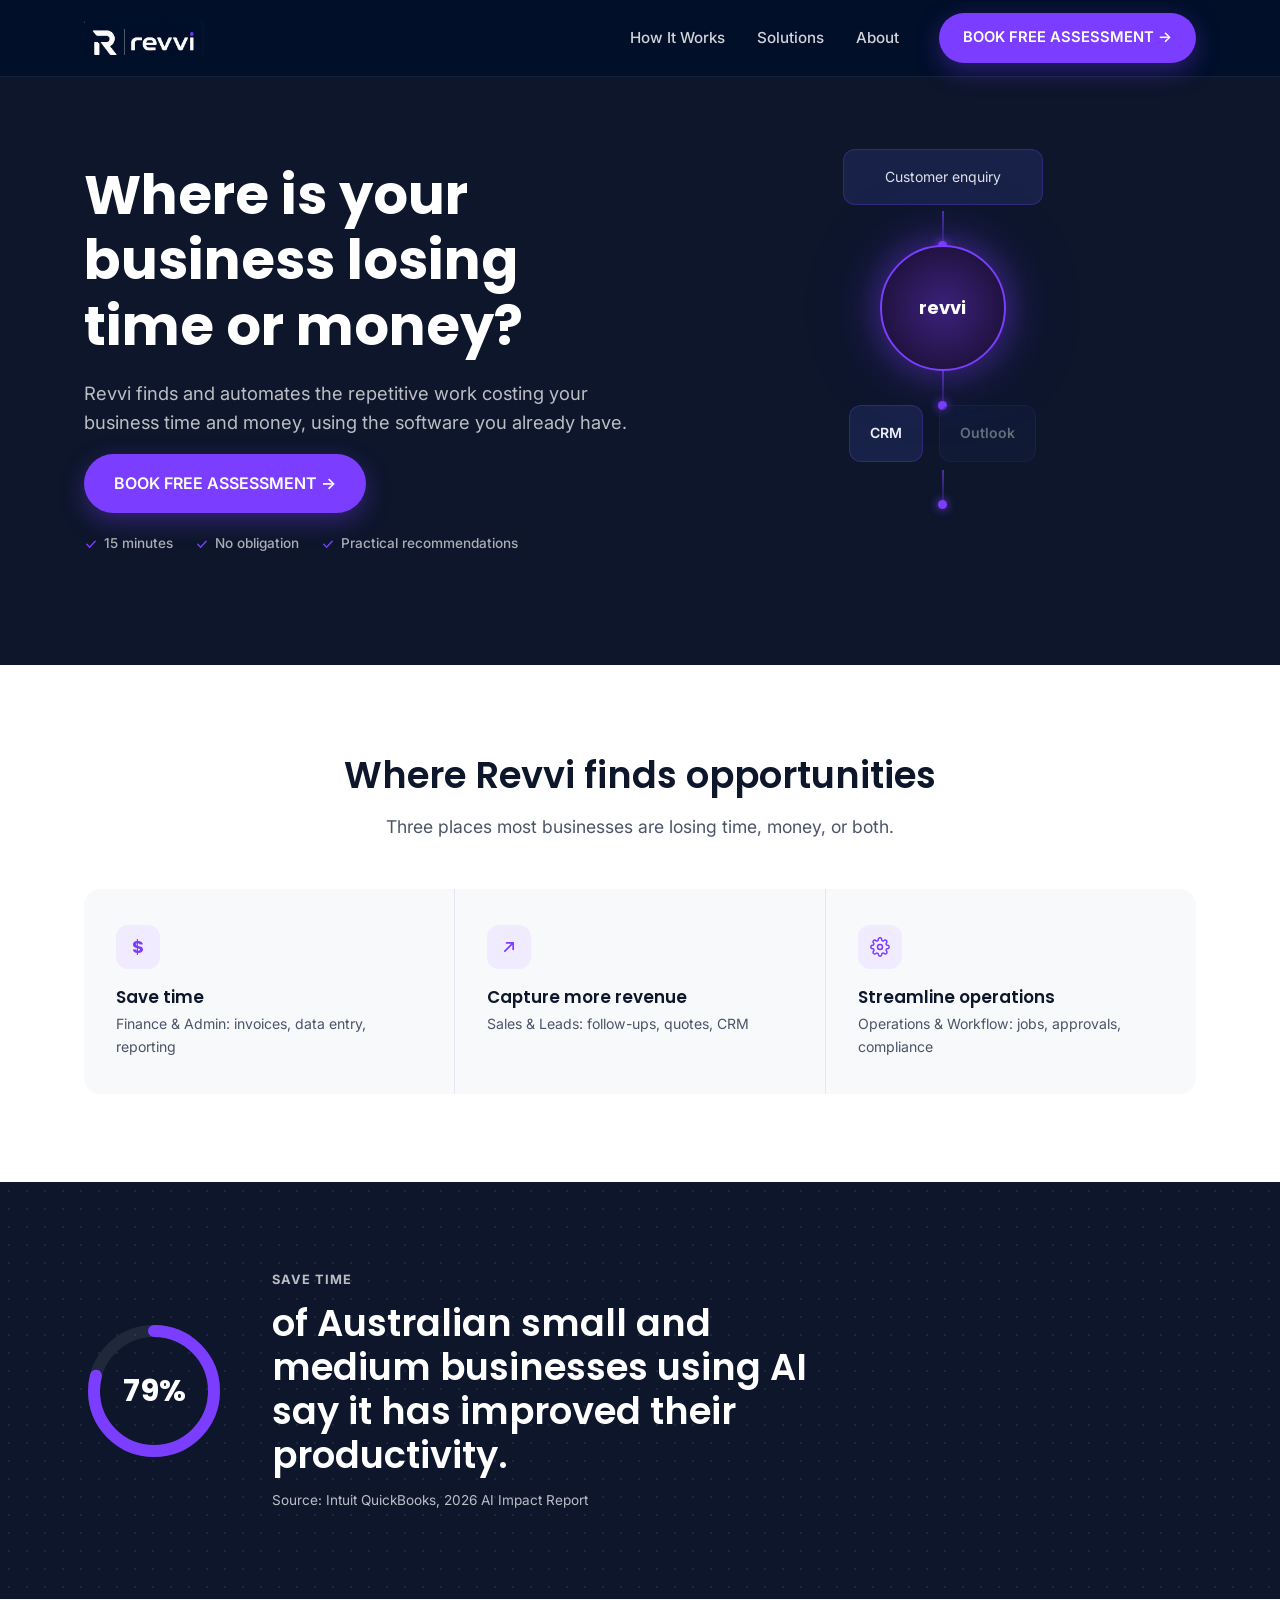
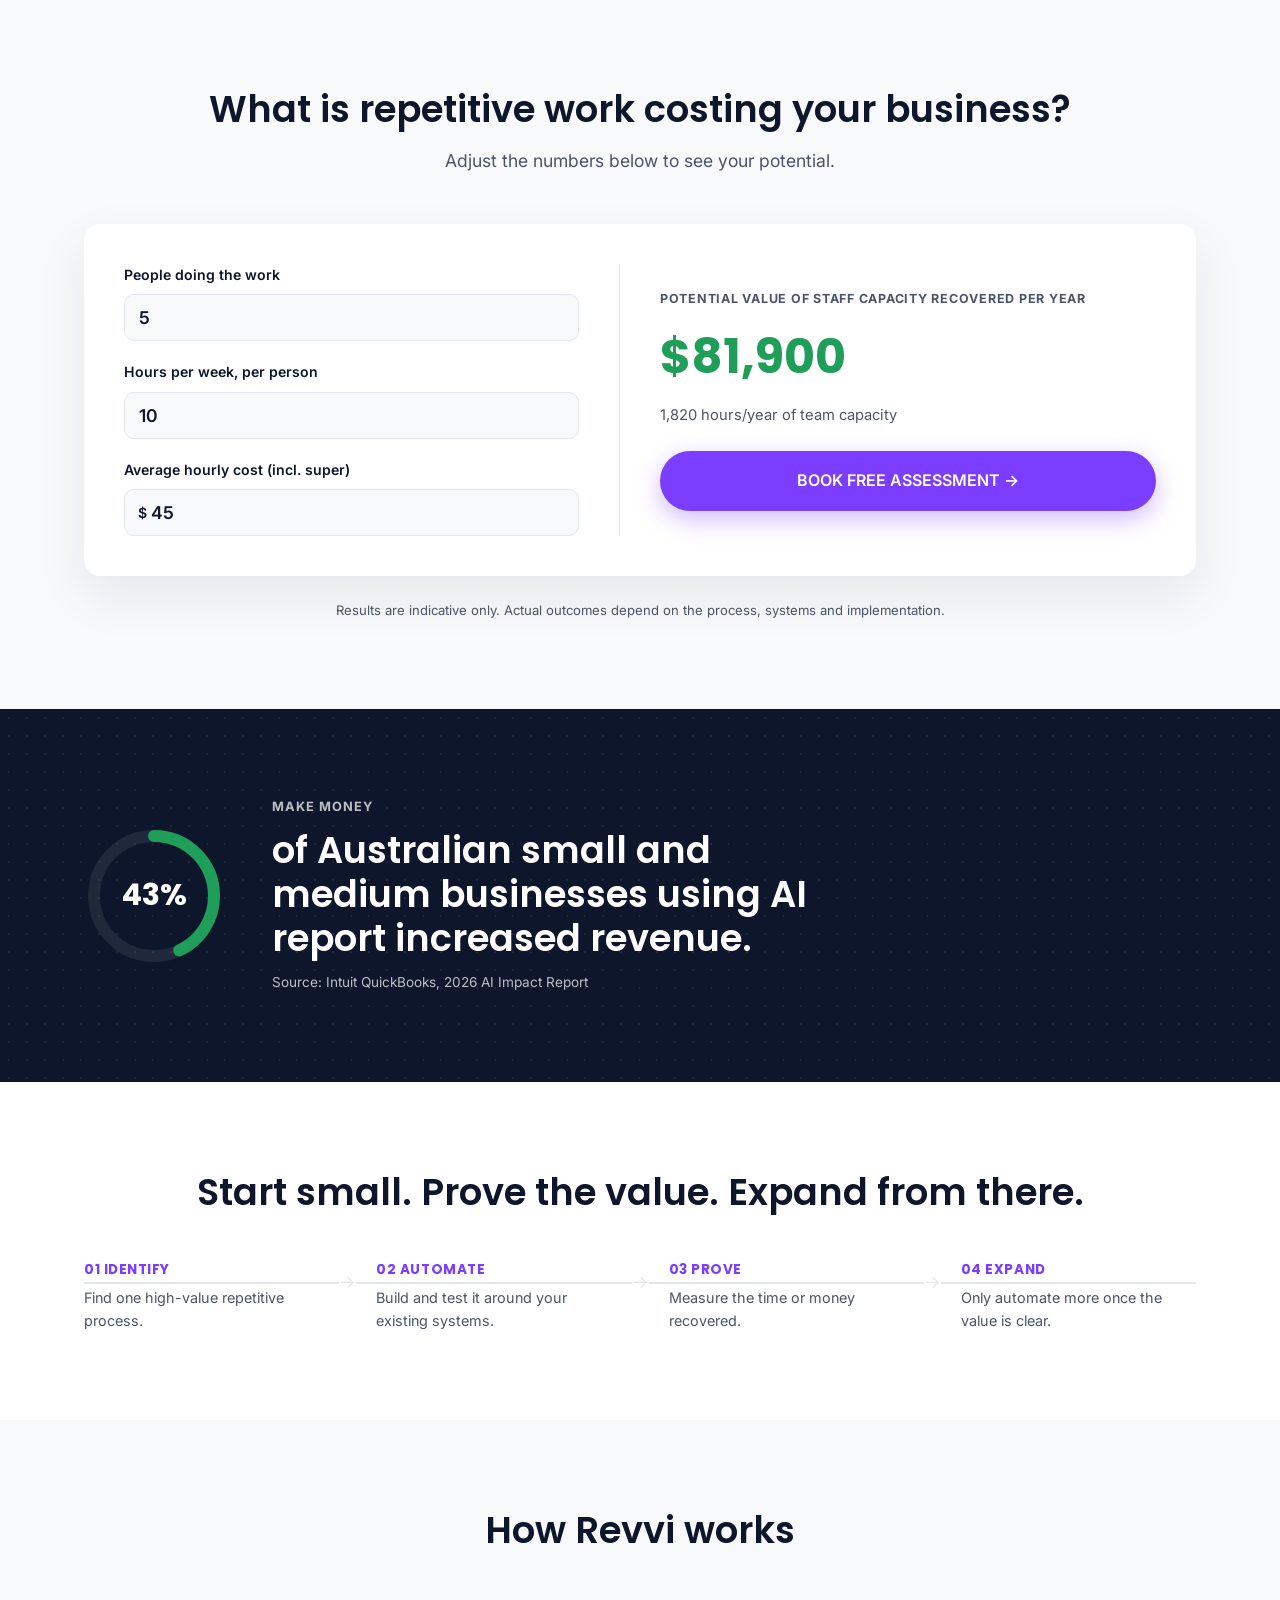
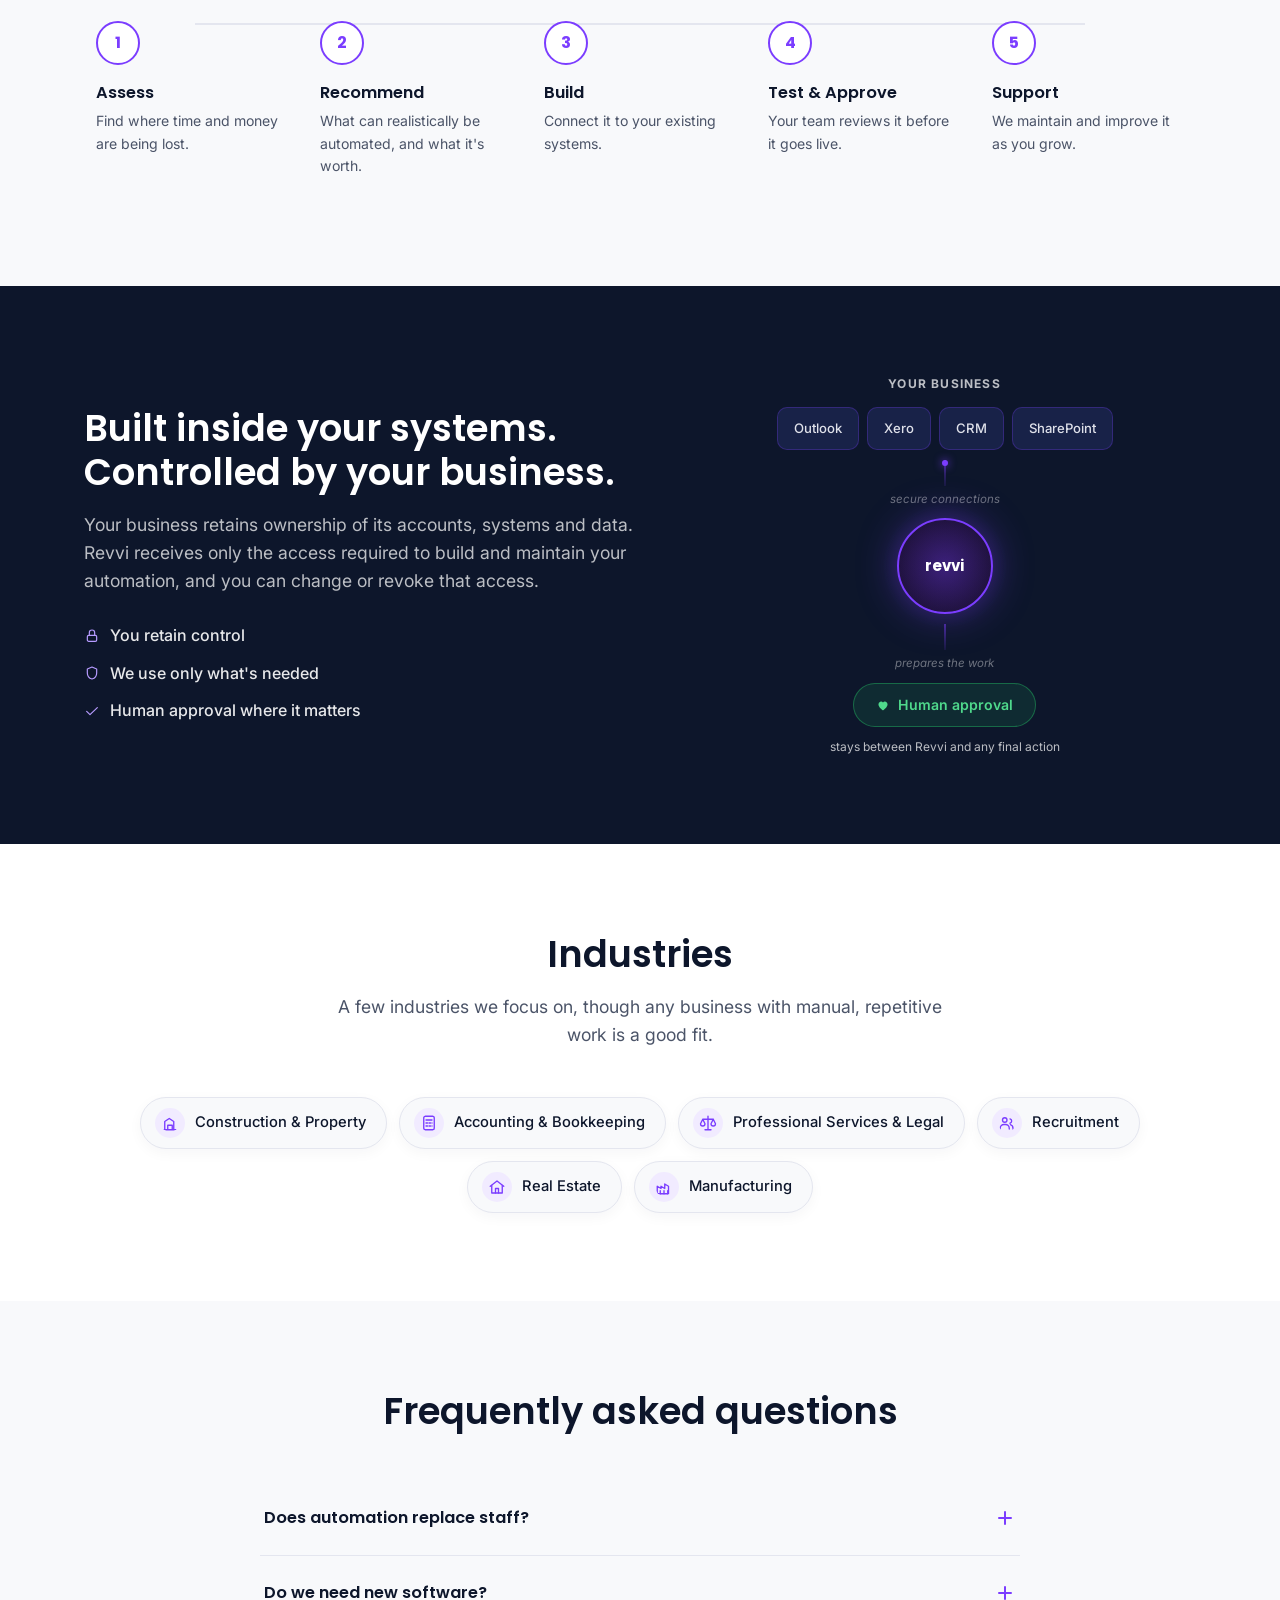
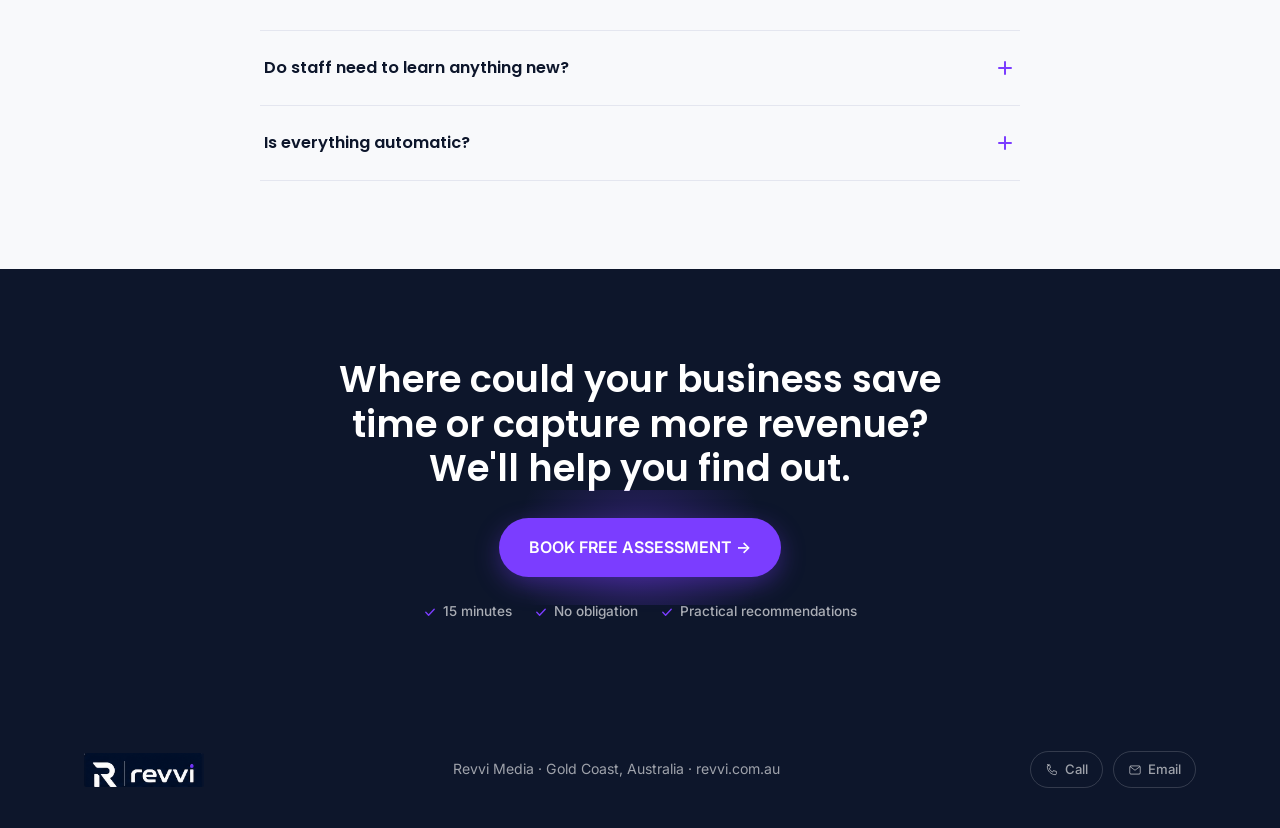
==== index.html @ f78f7e62 "Build Revvi marketing site: Home, How It Works, Solutions, About Establishes the shared design syste" ====
<!DOCTYPE html>
<html lang="en">
<head>
<meta charset="UTF-8">
<meta name="viewport" content="width=device-width, initial-scale=1.0">
<title>Revvi | Where is your business losing time or money?</title>
<meta name="description" content="Revvi finds and automates the repetitive work costing your business time and money, using the software you already have.">
<link rel="icon" type="image/png" href="assets/logo/revvi-icon-purple-on-white.png">
<link rel="preconnect" href="https://fonts.googleapis.com">
<link rel="preconnect" href="https://fonts.gstatic.com" crossorigin>
<link href="https://fonts.googleapis.com/css2?family=Poppins:wght@600;700&family=Inter:wght@400;500;600&display=swap" rel="stylesheet">
<link rel="stylesheet" href="styles.css">
<link rel="stylesheet" href="reveal.css">
</head>
<body>

<header class="site-header" id="siteNav">
  <div class="container">
    <a href="index.html" class="site-logo">
      <img src="assets/logo/revvi-logo-lockup-dark-bg.png" alt="Revvi">
    </a>
    <nav class="site-nav">
      <ul class="site-nav-links">
        <li><a href="how-it-works.html">How It Works</a></li>
        <li><a href="solutions.html">Solutions</a></li>
        <li><a href="about.html">About</a></li>
      </ul>
      <a href="free-assessment.html" class="btn btn-primary nav-cta">BOOK FREE ASSESSMENT &rarr;</a>
    </nav>
    <button class="nav-toggle" aria-label="Toggle menu" aria-expanded="false">
      <span></span>
      <span></span>
      <span></span>
    </button>
  </div>
</header>

<main>

  <!-- ============ 1. HERO ============ -->
  <section class="hero bg-navy">
    <div class="container hero-grid">
      <div class="hero-content">
        <h1>Where is your business losing time or money?</h1>
        <p class="hero-sub">Revvi finds and automates the repetitive work costing your business time and money, using the software you already have.</p>
        <a href="free-assessment.html" class="btn btn-primary">BOOK FREE ASSESSMENT &rarr;</a>
        <ul class="trust-row">
          <li><svg width="14" height="14" viewBox="0 0 20 20" fill="none" xmlns="http://www.w3.org/2000/svg"><path d="M4 10.5L8 14.5L16 6" stroke="currentColor" stroke-width="2" stroke-linecap="round" stroke-linejoin="round"/></svg> 15 minutes</li>
          <li><svg width="14" height="14" viewBox="0 0 20 20" fill="none" xmlns="http://www.w3.org/2000/svg"><path d="M4 10.5L8 14.5L16 6" stroke="currentColor" stroke-width="2" stroke-linecap="round" stroke-linejoin="round"/></svg> No obligation</li>
          <li><svg width="14" height="14" viewBox="0 0 20 20" fill="none" xmlns="http://www.w3.org/2000/svg"><path d="M4 10.5L8 14.5L16 6" stroke="currentColor" stroke-width="2" stroke-linecap="round" stroke-linejoin="round"/></svg> Practical recommendations</li>
        </ul>
      </div>
      <div class="hero-visual">
        <div class="diagram" id="diagram">
          <div class="node n-start" id="nodeStart"></div>
          <div class="line" id="line1"><div class="packet" id="packet1"></div></div>

          <div class="core" id="core">revvi</div>
          <div class="line" id="line2"><div class="packet" id="packet2"></div></div>

          <div class="systems">
            <div class="node" id="sys1"></div>
            <div class="node" id="sys2"></div>
          </div>
          <div class="line" id="line3"><div class="packet" id="packet3"></div></div>

          <div class="result" id="result"><span id="resultText"></span></div>
        </div>
      </div>
    </div>
  </section>

  <!-- ============ 2. WHERE REVVI FINDS OPPORTUNITIES ============
       FLAGGED DEVIATION (brief item 1): renamed from "Three Areas We Focus On",
       outcome-led headlines. Not yet confirmed by Mark. ============ -->
  <section class="opportunities bg-white">
    <div class="container">
      <div class="section-header center">
        <h2>Where Revvi finds opportunities</h2>
        <p class="section-sub">Three places most businesses are losing time, money, or both.</p>
      </div>
      <div class="opportunity-row">
        <div class="opportunity-item">
          <div class="opportunity-icon">$</div>
          <h3>Save time</h3>
          <p>Finance &amp; Admin: invoices, data entry, reporting</p>
        </div>
        <div class="opportunity-item">
          <div class="opportunity-icon">
            <svg width="20" height="20" viewBox="0 0 24 24" fill="none" xmlns="http://www.w3.org/2000/svg"><path d="M7 17L17 7M17 7H9M17 7V15" stroke="currentColor" stroke-width="2" stroke-linecap="round" stroke-linejoin="round"/></svg>
          </div>
          <h3>Capture more revenue</h3>
          <p>Sales &amp; Leads: follow-ups, quotes, CRM</p>
        </div>
        <div class="opportunity-item">
          <div class="opportunity-icon">
            <svg width="20" height="20" viewBox="0 0 24 24" fill="none" xmlns="http://www.w3.org/2000/svg"><circle cx="12" cy="12" r="3" stroke="currentColor" stroke-width="1.8"/><path d="M19.4 15a1.65 1.65 0 00.33 1.82l.06.06a2 2 0 11-2.83 2.83l-.06-.06a1.65 1.65 0 00-1.82-.33 1.65 1.65 0 00-1 1.51V21a2 2 0 01-4 0v-.09A1.65 1.65 0 009 19.4a1.65 1.65 0 00-1.82.33l-.06.06a2 2 0 11-2.83-2.83l.06-.06A1.65 1.65 0 004.68 15a1.65 1.65 0 00-1.51-1H3a2 2 0 010-4h.09A1.65 1.65 0 004.6 9a1.65 1.65 0 00-.33-1.82l-.06-.06a2 2 0 112.83-2.83l.06.06A1.65 1.65 0 009 4.6a1.65 1.65 0 001-1.51V3a2 2 0 014 0v.09a1.65 1.65 0 001 1.51 1.65 1.65 0 001.82-.33l.06-.06a2 2 0 112.83 2.83l-.06.06A1.65 1.65 0 0019.4 9a1.65 1.65 0 001.51 1H21a2 2 0 010 4h-.09a1.65 1.65 0 00-1.51 1z" stroke="currentColor" stroke-width="1.8" stroke-linecap="round" stroke-linejoin="round"/></svg>
          </div>
          <h3>Streamline operations</h3>
          <p>Operations &amp; Workflow: jobs, approvals, compliance</p>
        </div>
      </div>
    </div>
  </section>

  <!-- ============ 3. STAT 1 — SAVE TIME ============ -->
  <section class="stat-section bg-navy">
    <div class="container stat-grid">
      <div class="stat-ring-wrap" data-ring-target="79" data-ring-offset="79.17">
        <svg class="stat-ring" width="140" height="140" viewBox="0 0 140 140">
          <circle cx="70" cy="70" r="60" fill="none" stroke="rgba(255,255,255,0.08)" stroke-width="12"/>
          <circle class="stat-ring-fill stat-ring-purple" cx="70" cy="70" r="60" fill="none" stroke-width="12" stroke-linecap="round" stroke-dasharray="376.99" stroke-dashoffset="376.99" transform="rotate(-90 70 70)"/>
        </svg>
        <span class="stat-ring-value">0%</span>
      </div>
      <div class="stat-copy">
        <p class="stat-label stat-label-purple">Save time</p>
        <h2>of Australian small and medium businesses using AI say it has improved their productivity.</h2>
        <p class="stat-source">Source: Intuit QuickBooks, 2026 AI Impact Report</p>
      </div>
    </div>
  </section>

  <!-- ============ 4. SAVINGS CALCULATOR ============ -->
  <section class="calculator bg-grey" id="calculator">
    <div class="container">
      <div class="section-header center">
        <h2>What is repetitive work costing your business?</h2>
        <p class="section-sub">Adjust the numbers below to see your potential.</p>
      </div>
      <div class="calculator-card">
        <div class="calc-inputs">
          <label for="calc-people">People doing the work
            <input type="number" id="calc-people" value="5" min="0" step="1">
          </label>
          <label for="calc-hours">Hours per week, per person
            <input type="number" id="calc-hours" value="10" min="0" step="1">
          </label>
          <label for="calc-rate">Average hourly cost (incl. super)
            <span class="calc-input-prefix">
              <span class="calc-prefix-symbol">$</span>
              <input type="number" id="calc-rate" value="45" min="0" step="1">
            </span>
          </label>
        </div>
        <div class="calc-results">
          <p class="calc-results-label">Potential value of staff capacity recovered per year</p>
          <p class="calc-results-value" id="calc-annual">$81,900</p>
          <p class="calc-results-sub"><span id="calc-hours-year">1,820</span> hours/year of team capacity</p>
          <a href="free-assessment.html" class="btn btn-primary">BOOK FREE ASSESSMENT &rarr;</a>
        </div>
      </div>
      <p class="calc-disclaimer">Results are indicative only. Actual outcomes depend on the process, systems and implementation.</p>
    </div>
  </section>

  <!-- ============ 5. STAT 2 — MAKE MONEY ============ -->
  <section class="stat-section bg-navy">
    <div class="container stat-grid">
      <div class="stat-ring-wrap" data-ring-target="43" data-ring-offset="214.88">
        <svg class="stat-ring" width="140" height="140" viewBox="0 0 140 140">
          <circle cx="70" cy="70" r="60" fill="none" stroke="rgba(255,255,255,0.08)" stroke-width="12"/>
          <circle class="stat-ring-fill stat-ring-green" cx="70" cy="70" r="60" fill="none" stroke-width="12" stroke-linecap="round" stroke-dasharray="376.99" stroke-dashoffset="376.99" transform="rotate(-90 70 70)"/>
        </svg>
        <span class="stat-ring-value">0%</span>
      </div>
      <div class="stat-copy">
        <p class="stat-label stat-label-green">Make money</p>
        <h2>of Australian small and medium businesses using AI report increased revenue.</h2>
        <p class="stat-source">Source: Intuit QuickBooks, 2026 AI Impact Report</p>
      </div>
    </div>
  </section>

  <!-- ============ 7. START SMALL ============
       FLAGGED DEVIATION (brief item 2): 4-step Identify/Automate/Prove/Expand,
       replaces Mark's confirmed 3-step Start/Prove/Expand. Not yet confirmed. ============ -->
  <section class="start-small bg-white">
    <div class="container">
      <div class="section-header center">
        <h2>Start small. Prove the value. Expand from there.</h2>
      </div>
      <div class="start-steps reveal">
        <div class="start-step">
          <p class="start-step-label">01 Identify</p>
          <p class="start-step-desc">Find one high-value repetitive process.</p>
        </div>
        <div class="start-step-arrow" aria-hidden="true">&rarr;</div>
        <div class="start-step">
          <p class="start-step-label">02 Automate</p>
          <p class="start-step-desc">Build and test it around your existing systems.</p>
        </div>
        <div class="start-step-arrow" aria-hidden="true">&rarr;</div>
        <div class="start-step">
          <p class="start-step-label">03 Prove</p>
          <p class="start-step-desc">Measure the time or money recovered.</p>
        </div>
        <div class="start-step-arrow" aria-hidden="true">&rarr;</div>
        <div class="start-step">
          <p class="start-step-label">04 Expand</p>
          <p class="start-step-desc">Only automate more once the value is clear.</p>
        </div>
      </div>
      <!-- Photo placeholder: brief specifies /docs/team_final_v2.jpg (fixed 380x280px,
           object-fit: cover) but that file was not included in the assets provided.
           Omitted until supplied rather than substituting a placeholder image. -->
    </div>
  </section>

  <!-- ============ 8. HOW REVVI WORKS ============ -->
  <section class="process bg-grey">
    <div class="container">
      <div class="section-header center">
        <h2>How Revvi works</h2>
      </div>
      <ol class="timeline">
        <li class="timeline-step reveal" data-delay="1">
          <span class="timeline-num">1</span>
          <div class="timeline-step-content">
            <h3>Assess</h3>
            <p>Find where time and money are being lost.</p>
          </div>
        </li>
        <li class="timeline-step reveal" data-delay="2">
          <span class="timeline-num">2</span>
          <div class="timeline-step-content">
            <h3>Recommend</h3>
            <p>What can realistically be automated, and what it's worth.</p>
          </div>
        </li>
        <li class="timeline-step reveal" data-delay="3">
          <span class="timeline-num">3</span>
          <div class="timeline-step-content">
            <h3>Build</h3>
            <p>Connect it to your existing systems.</p>
          </div>
        </li>
        <li class="timeline-step reveal" data-delay="4">
          <span class="timeline-num">4</span>
          <div class="timeline-step-content">
            <h3>Test &amp; Approve</h3>
            <p>Your team reviews it before it goes live.</p>
          </div>
        </li>
        <li class="timeline-step reveal" data-delay="5">
          <span class="timeline-num">5</span>
          <div class="timeline-step-content">
            <h3>Support</h3>
            <p>We maintain and improve it as you grow.</p>
          </div>
        </li>
      </ol>
    </div>
  </section>

  <!-- ============ 9. SECURITY & CONTROL ============
       FLAGGED DEVIATION (brief item 3): moved to position 9 of 12. Mark had
       explicitly asked for this higher up the page. Not yet confirmed. ============ -->
  <section class="security bg-navy">
    <div class="container security-layout">
      <div class="security-copy">
        <h2>Built inside your systems. Controlled by your business.</h2>
        <p class="section-sub">Your business retains ownership of its accounts, systems and data. Revvi receives only the access required to build and maintain your automation, and you can change or revoke that access.</p>
        <ul class="trust-points">
          <li>
            <svg width="16" height="16" viewBox="0 0 24 24" fill="none" xmlns="http://www.w3.org/2000/svg"><rect x="5" y="11" width="14" height="9" rx="2" stroke="currentColor" stroke-width="1.8"/><path d="M8 11V7a4 4 0 018 0v4" stroke="currentColor" stroke-width="1.8" stroke-linecap="round"/></svg>
            You retain control
          </li>
          <li>
            <svg width="16" height="16" viewBox="0 0 24 24" fill="none" xmlns="http://www.w3.org/2000/svg"><path d="M12 3l7 3v6c0 4.5-3 8-7 9-4-1-7-4.5-7-9V6l7-3z" stroke="currentColor" stroke-width="1.8" stroke-linejoin="round"/></svg>
            We use only what's needed
          </li>
          <li>
            <svg width="16" height="16" viewBox="0 0 24 24" fill="none" xmlns="http://www.w3.org/2000/svg"><path d="M4 12.5l5 5L20 7" stroke="currentColor" stroke-width="1.8" stroke-linecap="round" stroke-linejoin="round"/></svg>
            Human approval where it matters
          </li>
        </ul>
      </div>
      <div class="security-diagram">
        <p class="security-diagram-label">Your business</p>
        <div class="security-nodes">
          <div class="security-node">Outlook</div>
          <div class="security-node">Xero</div>
          <div class="security-node">CRM</div>
          <div class="security-node">SharePoint</div>
        </div>
        <div class="security-connector">
          <span class="security-connector-line security-connector-line-pulse"></span>
          <span class="security-connector-caption">secure connections</span>
        </div>
        <div class="security-core">revvi</div>
        <div class="security-connector">
          <span class="security-connector-line"></span>
          <span class="security-connector-caption">prepares the work</span>
        </div>
        <div class="security-approval">
          <svg width="14" height="14" viewBox="0 0 20 20" fill="none" xmlns="http://www.w3.org/2000/svg"><path d="M10 17.5s-6.5-4.06-6.5-8.75A3.75 3.75 0 0110 6.4a3.75 3.75 0 016.5 2.35c0 4.69-6.5 8.75-6.5 8.75z" fill="currentColor"/></svg>
          Human approval
        </div>
        <p class="security-diagram-caption">stays between Revvi and any final action</p>
      </div>
    </div>
  </section>

  <!-- ============ 10. INDUSTRIES ============ -->
  <section class="industries bg-white">
    <div class="container">
      <div class="section-header center">
        <h2>Industries</h2>
        <p class="section-sub">A few industries we focus on, though any business with manual, repetitive work is a good fit.</p>
      </div>
      <div class="industry-list">
        <span class="industry-chip">
          <svg class="industry-chip-icon" width="16" height="16" viewBox="0 0 24 24" fill="none" xmlns="http://www.w3.org/2000/svg"><path d="M3 21h18M5 21V10l6-4 6 4v11M9 21v-6h6v6" stroke="currentColor" stroke-width="1.8" stroke-linecap="round" stroke-linejoin="round"/></svg>
          Construction &amp; Property
        </span>
        <span class="industry-chip">
          <svg class="industry-chip-icon" width="16" height="16" viewBox="0 0 24 24" fill="none" xmlns="http://www.w3.org/2000/svg"><rect x="5" y="3" width="14" height="18" rx="2" stroke="currentColor" stroke-width="1.8"/><path d="M8 8h8M8 12h2M12 12h2M16 12h0M8 16h2M12 16h2M16 16h0" stroke="currentColor" stroke-width="1.8" stroke-linecap="round"/></svg>
          Accounting &amp; Bookkeeping
        </span>
        <span class="industry-chip">
          <svg class="industry-chip-icon" width="16" height="16" viewBox="0 0 24 24" fill="none" xmlns="http://www.w3.org/2000/svg"><path d="M12 3v18M5 7l-3 6a3 3 0 006 0l-3-6zM19 7l-3 6a3 3 0 006 0l-3-6zM5 7h14M8 21h8" stroke="currentColor" stroke-width="1.8" stroke-linecap="round" stroke-linejoin="round"/></svg>
          Professional Services &amp; Legal
        </span>
        <span class="industry-chip">
          <svg class="industry-chip-icon" width="16" height="16" viewBox="0 0 24 24" fill="none" xmlns="http://www.w3.org/2000/svg"><circle cx="9" cy="8" r="3" stroke="currentColor" stroke-width="1.8"/><path d="M3 20v-1a5 5 0 015-5h2a5 5 0 015 5v1M16 6.5a3 3 0 010 5.8M20 20v-1a5 5 0 00-3.5-4.8" stroke="currentColor" stroke-width="1.8" stroke-linecap="round"/></svg>
          Recruitment
        </span>
        <span class="industry-chip">
          <svg class="industry-chip-icon" width="16" height="16" viewBox="0 0 24 24" fill="none" xmlns="http://www.w3.org/2000/svg"><path d="M3 11l9-7 9 7" stroke="currentColor" stroke-width="1.8" stroke-linecap="round" stroke-linejoin="round"/><path d="M5 10v10h14V10" stroke="currentColor" stroke-width="1.8" stroke-linecap="round" stroke-linejoin="round"/><path d="M10 20v-6h4v6" stroke="currentColor" stroke-width="1.8" stroke-linecap="round" stroke-linejoin="round"/></svg>
          Real Estate
        </span>
        <span class="industry-chip">
          <svg class="industry-chip-icon" width="16" height="16" viewBox="0 0 24 24" fill="none" xmlns="http://www.w3.org/2000/svg"><path d="M3 21V11l5 3V11l5 3V8l5 3v10H3z" stroke="currentColor" stroke-width="1.8" stroke-linejoin="round"/><path d="M7 21v-4M12 21v-4M17 21v-4" stroke="currentColor" stroke-width="1.8" stroke-linecap="round"/></svg>
          Manufacturing
        </span>
      </div>
    </div>
  </section>

  <!-- ============ 11. FAQ ============ -->
  <section class="faq bg-grey">
    <div class="container">
      <div class="section-header center">
        <h2>Frequently asked questions</h2>
      </div>
      <div class="faq-list">
        <details class="faq-item" name="faq">
          <summary>Does automation replace staff?
            <span class="faq-icon">
              <svg width="16" height="16" viewBox="0 0 16 16" fill="none" xmlns="http://www.w3.org/2000/svg"><path d="M8 2v12M2 8h12" stroke="currentColor" stroke-width="2" stroke-linecap="round"/></svg>
            </span>
          </summary>
          <p>No. It removes repetitive work so your team can focus on higher-value tasks.</p>
        </details>
        <details class="faq-item" name="faq">
          <summary>Do we need new software?
            <span class="faq-icon">
              <svg width="16" height="16" viewBox="0 0 16 16" fill="none" xmlns="http://www.w3.org/2000/svg"><path d="M8 2v12M2 8h12" stroke="currentColor" stroke-width="2" stroke-linecap="round"/></svg>
            </span>
          </summary>
          <p>Not necessarily. Revvi is designed to work with the systems you already use wherever practical.</p>
        </details>
        <details class="faq-item" name="faq">
          <summary>Do staff need to learn anything new?
            <span class="faq-icon">
              <svg width="16" height="16" viewBox="0 0 16 16" fill="none" xmlns="http://www.w3.org/2000/svg"><path d="M8 2v12M2 8h12" stroke="currentColor" stroke-width="2" stroke-linecap="round"/></svg>
            </span>
          </summary>
          <p>Most automations run in the background. Your team can keep using their existing systems and simply review and approve work where required.</p>
        </details>
        <details class="faq-item" name="faq">
          <summary>Is everything automatic?
            <span class="faq-icon">
              <svg width="16" height="16" viewBox="0 0 16 16" fill="none" xmlns="http://www.w3.org/2000/svg"><path d="M8 2v12M2 8h12" stroke="currentColor" stroke-width="2" stroke-linecap="round"/></svg>
            </span>
          </summary>
          <p>Only if you want it to be. Many clients choose a review-and-approve workflow for anything important.</p>
        </details>
      </div>
    </div>
  </section>

  <!-- ============ 12. FINAL CTA ============
       FLAGGED DEVIATION (brief item 4): single-CTA-only, no form. This is the
       second reversal on this question. Not yet confirmed. ============ -->
  <section class="final-cta bg-navy">
    <div class="container">
      <h2>Where could your business save time or capture more revenue? We'll help you find out.</h2>
      <a href="free-assessment.html" class="btn btn-primary">BOOK FREE ASSESSMENT &rarr;</a>
      <ul class="trust-row center">
        <li><svg width="14" height="14" viewBox="0 0 20 20" fill="none" xmlns="http://www.w3.org/2000/svg"><path d="M4 10.5L8 14.5L16 6" stroke="currentColor" stroke-width="2" stroke-linecap="round" stroke-linejoin="round"/></svg> 15 minutes</li>
        <li><svg width="14" height="14" viewBox="0 0 20 20" fill="none" xmlns="http://www.w3.org/2000/svg"><path d="M4 10.5L8 14.5L16 6" stroke="currentColor" stroke-width="2" stroke-linecap="round" stroke-linejoin="round"/></svg> No obligation</li>
        <li><svg width="14" height="14" viewBox="0 0 20 20" fill="none" xmlns="http://www.w3.org/2000/svg"><path d="M4 10.5L8 14.5L16 6" stroke="currentColor" stroke-width="2" stroke-linecap="round" stroke-linejoin="round"/></svg> Practical recommendations</li>
      </ul>
    </div>
  </section>

</main>

<footer class="site-footer bg-navy">
  <div class="container">
    <a href="index.html" class="site-logo">
      <img src="assets/logo/revvi-logo-lockup-dark-bg.png" alt="Revvi">
    </a>
    <p>Revvi Media · Gold Coast, Australia · revvi.com.au</p>
    <div class="footer-contact">
      <a href="tel:0400000000" class="footer-contact-link">
        <svg width="14" height="14" viewBox="0 0 24 24" fill="none" xmlns="http://www.w3.org/2000/svg"><path d="M4.5 3h3.5l1.5 5-2.5 1.5a13 13 0 006 6l1.5-2.5 5 1.5v3.5a2 2 0 01-2 2C10.5 20 4 13.5 4 6.5a2 2 0 012-2z" stroke="currentColor" stroke-width="1.6" stroke-linecap="round" stroke-linejoin="round"/></svg>
        Call
      </a>
      <a href="mailto:hello@revvi.com.au" class="footer-contact-link">
        <svg width="14" height="14" viewBox="0 0 24 24" fill="none" xmlns="http://www.w3.org/2000/svg"><rect x="3" y="5" width="18" height="14" rx="2" stroke="currentColor" stroke-width="1.6"/><path d="M4 6.5l8 6 8-6" stroke="currentColor" stroke-width="1.6" stroke-linecap="round" stroke-linejoin="round"/></svg>
        Email
      </a>
    </div>
  </div>
</footer>

<script src="script.js"></script>
<script>
  var stories = [
    { start: "Customer enquiry", sys1: "CRM", sys2: "Outlook", end: "Follow-up ready" },
    { start: "Supplier invoice", sys1: "Xero", sys2: "Approver", end: "Ready for approval" },
    { start: "New job", sys1: "CRM", sys2: "Project system", end: "Team notified" }
  ];

  var storyIndex = 0;
  var cycleTimers = [];

  var el = {
    start: document.getElementById('nodeStart'),
    core: document.getElementById('core'),
    sys1: document.getElementById('sys1'),
    sys2: document.getElementById('sys2'),
    result: document.getElementById('result'),
    resultText: document.getElementById('resultText'),
    line1: document.getElementById('line1'),
    line2: document.getElementById('line2'),
    line3: document.getElementById('line3'),
    packet1: document.getElementById('packet1'),
    packet2: document.getElementById('packet2'),
    packet3: document.getElementById('packet3')
  };

  function clearTimers() {
    cycleTimers.forEach(function(t) { clearTimeout(t); });
    cycleTimers = [];
  }

  function schedule(fn, delay) {
    cycleTimers.push(setTimeout(fn, delay));
  }

  function resetDiagram() {
    [el.start, el.sys1, el.sys2, el.result].forEach(function(n) { n.classList.remove('show'); });
    el.sys1.classList.remove('dim');
    el.sys2.classList.remove('dim');
    el.core.classList.remove('pulse');
    el.line1.classList.remove('active');
    el.line2.classList.remove('active');
    el.line3.classList.remove('active');
    el.packet1.classList.remove('travel');
    el.packet2.classList.remove('travel');
    el.packet3.classList.remove('travel');
  }

  function runStory() {
    var s = stories[storyIndex];
    resetDiagram();

    el.start.textContent = s.start;
    el.sys1.textContent = s.sys1;
    el.sys2.textContent = s.sys2;
    el.resultText.textContent = '✓ ' + s.end;

    schedule(function() {
      el.start.classList.add('show');
    }, 100);

    schedule(function() {
      el.line1.classList.add('active');
      el.packet1.classList.add('travel');
    }, 500);

    schedule(function() {
      el.core.classList.add('pulse');
    }, 1000);

    schedule(function() {
      el.core.classList.remove('pulse');
      el.line2.classList.add('active');
      el.packet2.classList.add('travel');
    }, 1400);

    schedule(function() {
      el.sys1.classList.add('show');
    }, 1900);

    schedule(function() {
      el.sys2.classList.add('show', 'dim');
    }, 2300);

    schedule(function() {
      el.line3.classList.add('active');
      el.packet3.classList.add('travel');
    }, 2700);

    schedule(function() {
      el.result.classList.add('show');
    }, 3100);

    schedule(function() {
      storyIndex = (storyIndex + 1) % stories.length;
      runStory();
    }, 6000);
  }

  runStory();
</script>
<script src="reveal.js" defer></script>
</body>
</html>
---- styles.css ----
/* ==========================================================================
   Revvi — shared stylesheet (base for every page)
   ========================================================================== */

:root {
  --navy: #0D162B;
  --navy-soft: #16213d;
  --purple: #7B3DFF;
  --purple-dark: #6529e6;
  --purple-light: #B69BFF;
  --green: #1F9E5A;
  --green-light: #4FD98C;
  --navy-card: #182248;
  --navy-card-border: rgba(123, 61, 255, 0.27);
  --off-white: #F8F9FB;
  --lavender: #F1EBFF;
  --white: #FFFFFF;
  --ink: #0D162B;
  --ink-soft: #4B5468;
  --border-soft: #E4E6EF;

  --font-heading: 'Poppins', sans-serif;
  --font-body: 'Inter', sans-serif;

  --container-width: 1160px;
  --radius: 16px;
  --radius-sm: 10px;
}

* {
  box-sizing: border-box;
}

html {
  scroll-behavior: smooth;
}

body {
  margin: 0;
  font-family: var(--font-body);
  color: var(--ink);
  background: var(--white);
  line-height: 1.6;
  -webkit-font-smoothing: antialiased;
}

img {
  max-width: 100%;
  display: block;
}

h1, h2, h3, h4 {
  font-family: var(--font-heading);
  color: var(--ink);
  line-height: 1.2;
  margin: 0 0 16px;
  font-weight: 600;
}

h1 { font-size: clamp(2.1rem, 4.5vw, 3.4rem); font-weight: 700; }
h2 { font-size: clamp(1.7rem, 3vw, 2.3rem); }
h3 { font-size: 1.15rem; }

p {
  margin: 0 0 16px;
  color: var(--ink-soft);
}

a {
  color: inherit;
  text-decoration: none;
}

ul, ol {
  margin: 0;
  padding: 0;
  list-style: none;
}

.container {
  width: 100%;
  max-width: var(--container-width);
  margin: 0 auto;
  padding: 0 24px;
}

section {
  padding: 88px 0;
}

.section-sub {
  font-size: 1.1rem;
  max-width: 620px;
}

.section-header {
  margin-bottom: 48px;
}

.section-header.center {
  text-align: center;
  margin-left: auto;
  margin-right: auto;
}

.section-header.center .section-sub {
  margin-left: auto;
  margin-right: auto;
}

/* Section background helpers */
.bg-navy { background: var(--navy); color: var(--white); }
.bg-navy h1, .bg-navy h2, .bg-navy h3 { color: var(--white); }
.bg-navy p { color: rgba(255,255,255,0.72); }

.bg-white { background: var(--white); }
.bg-grey { background: var(--off-white); }
.bg-lavender { background: var(--lavender); }

/* Inline checkmark trust row (hero + final CTA) */
.trust-row {
  display: flex;
  flex-wrap: wrap;
  gap: 8px 22px;
  margin-top: 20px;
}

.trust-row.center {
  justify-content: center;
  margin-top: 24px;
}

.trust-row li {
  display: flex;
  align-items: center;
  gap: 6px;
  font-size: 0.85rem;
  font-weight: 500;
  color: rgba(255,255,255,0.65);
}

.trust-row svg {
  flex-shrink: 0;
  color: var(--purple);
}

/* ==========================================================================
   Buttons
   ========================================================================== */

.btn {
  display: inline-flex;
  align-items: center;
  justify-content: center;
  gap: 8px;
  font-family: var(--font-body);
  font-weight: 600;
  font-size: 1rem;
  padding: 15px 28px;
  border-radius: 999px;
  border: 2px solid transparent;
  cursor: pointer;
  transition: transform 0.2s ease, box-shadow 0.2s ease, background 0.2s ease, border-color 0.2s ease;
  white-space: nowrap;
}

.btn-primary {
  background: var(--purple);
  color: var(--white);
  box-shadow: 0 8px 24px rgba(123, 61, 255, 0.35);
}

.btn-primary:hover {
  background: var(--purple-dark);
  transform: translateY(-1px);
  box-shadow: 0 10px 28px rgba(123, 61, 255, 0.45);
}

/* ==========================================================================
   Site header / nav
   ========================================================================== */

.site-header {
  position: sticky;
  top: 0;
  z-index: 100;
  /* Matches the exact fill colour baked into revvi-logo-lockup-dark-bg.png
     (not --navy) so the logo's card edge doesn't show a seam against the header. */
  background: #010F29;
  border-bottom: 1px solid rgba(255,255,255,0.08);
}

.site-header .container {
  display: flex;
  align-items: center;
  justify-content: space-between;
  height: 76px;
}

.site-logo {
  position: relative;
  display: inline-flex;
}

.site-logo img {
  height: 34px;
  width: auto;
}

/* The "R | revvi" divider is drawn here in CSS rather than baked into the PNG:
   at this element's small rendered size, the source line was only ~1px wide
   at native resolution, and downscaling it ~3.4x produced a blurred/doubled
   line. A CSS line stays crisp at any scale or DPI. */
.site-logo::after {
  content: '';
  position: absolute;
  left: 33.6%;
  top: 24%;
  bottom: 1%;
  width: 1px;
  background: rgba(255, 255, 255, 0.3);
}

.site-nav {
  display: flex;
  align-items: center;
  gap: 40px;
}

.site-nav-links {
  display: flex;
  align-items: center;
  gap: 32px;
}

.site-nav-links a {
  font-size: 0.95rem;
  font-weight: 500;
  color: rgba(255,255,255,0.82);
  transition: color 0.2s ease;
}

.site-nav-links a:hover,
.site-nav-links a.is-active {
  color: var(--white);
}

.nav-cta {
  padding: 11px 22px;
  font-size: 0.92rem;
}

.nav-toggle {
  display: none;
  flex-direction: column;
  justify-content: center;
  gap: 5px;
  width: 40px;
  height: 40px;
  background: transparent;
  border: none;
  cursor: pointer;
  padding: 0;
}

.nav-toggle span {
  display: block;
  width: 22px;
  height: 2px;
  background: var(--white);
  transition: transform 0.2s ease, opacity 0.2s ease;
}

/* ==========================================================================
   1. Hero
   ========================================================================== */

.hero {
  padding: 72px 0 96px;
  overflow: hidden;
}

.hero-grid {
  display: grid;
  grid-template-columns: 1.1fr 1fr;
  gap: 48px;
  align-items: center;
}

.hero-content {
  min-width: 0;
}

.hero-content h1 {
  margin-bottom: 20px;
}

.hero-sub {
  font-size: 1.15rem;
  max-width: 560px;
}

.hero-visual {
  position: relative;
  min-height: 340px;
  min-width: 0;
  border-radius: var(--radius);
}

/* Hero animation diagram (Sales/Finance/Operations rotating workflow) */
.diagram {
  position: relative;
  min-height: 420px;
}

.node {
  border-radius: 12px;
  background: var(--navy-card);
  border: 1.5px solid var(--navy-card-border);
  padding: 16px 26px;
  text-align: center;
  font-size: 14px;
  color: #dfe1ea;
  opacity: 0;
  transform: translateY(-6px);
  transition: opacity 0.5s ease, transform 0.5s ease;
}

.node.show {
  opacity: 1;
  transform: translateY(0);
}

.node.dim {
  opacity: 0.4;
}

.n-start {
  width: 200px;
  margin: 0 auto 6px;
  position: relative;
  z-index: 2;
}

.line {
  width: 2px;
  height: 34px;
  margin: 0 auto;
  position: relative;
  background: linear-gradient(180deg, transparent, transparent);
  transition: background 0.3s ease;
}

.line.active {
  background: linear-gradient(180deg, rgba(123, 61, 255, 0.6), rgba(123, 61, 255, 0.13));
}

.packet {
  width: 9px;
  height: 9px;
  border-radius: 50%;
  background: var(--purple);
  box-shadow: 0 0 10px var(--purple);
  position: absolute;
  left: -3.5px;
  top: -10px;
  opacity: 0;
}

.packet.travel {
  animation: travelDown 0.5s ease forwards;
}

@keyframes travelDown {
  0% { opacity: 1; top: -10px; }
  100% { opacity: 1; top: calc(100% - 4px); }
}

.core {
  width: 126px;
  height: 126px;
  border-radius: 50%;
  background: radial-gradient(circle, #2A1856 0%, #1B1035 70%);
  border: 2.5px solid var(--purple);
  box-shadow: 0 0 44px rgba(123, 61, 255, 0.4), 0 0 90px rgba(123, 61, 255, 0.15);
  margin: 0 auto;
  display: flex;
  align-items: center;
  justify-content: center;
  position: relative;
  z-index: 2;
  font-family: var(--font-heading);
  font-weight: 700;
  color: #fff;
  font-size: 18px;
  transition: box-shadow 0.4s ease, transform 0.4s ease;
}

.core.pulse {
  box-shadow: 0 0 65px rgba(123, 61, 255, 0.6), 0 0 130px rgba(123, 61, 255, 0.25);
  transform: scale(1.03);
}

/* Ambient breathing glow, independent of the packet-arrival .pulse state above
   (a ::before layer so it never fights the JS-toggled box-shadow on .core itself) */
.core::before {
  content: '';
  position: absolute;
  inset: -22px;
  border-radius: 50%;
  background: radial-gradient(circle, rgba(123, 61, 255, 0.55) 0%, rgba(123, 61, 255, 0) 72%);
  opacity: 0.4;
  z-index: -1;
  pointer-events: none;
  animation: heroGlowBreathe 3s ease-in-out infinite;
}

@keyframes heroGlowBreathe {
  0%, 100% { opacity: 0.4; }
  50% { opacity: 0.6; }
}

@media (prefers-reduced-motion: reduce) {
  .core::before,
  .security-core::before {
    animation: none;
    opacity: 0.5;
  }
}

.systems {
  display: flex;
  justify-content: center;
  gap: 16px;
  margin-bottom: 8px;
}

.systems .node {
  padding: 16px 20px;
  width: auto;
  margin: 0;
  font-weight: 600;
  color: #eef0f8;
}

.result {
  border-radius: 12px;
  background: rgba(31, 158, 90, 0.16);
  border: 1.5px solid rgba(31, 158, 90, 0.55);
  padding: 16px 24px;
  text-align: center;
  margin: 0 auto;
  width: 210px;
  opacity: 0;
  transform: scale(0.9);
  transition: opacity 0.5s ease, transform 0.5s ease;
}

.result.show {
  opacity: 1;
  transform: scale(1);
}

.result span {
  font-size: 14px;
  color: var(--green-light);
  font-weight: 600;
}

/* ==========================================================================
   2. Where Revvi finds opportunities
   ========================================================================== */

.opportunity-row {
  display: flex;
  background: var(--off-white);
  border-radius: var(--radius);
  overflow: hidden;
}

.opportunity-item {
  flex: 1;
  min-width: 0;
  padding: 36px 32px;
  border-left: 1px solid var(--border-soft);
}

.opportunity-item:first-child {
  border-left: none;
}

.opportunity-icon {
  width: 44px;
  height: 44px;
  border-radius: 12px;
  background: var(--lavender);
  color: var(--purple);
  display: flex;
  align-items: center;
  justify-content: center;
  margin-bottom: 18px;
  font-family: var(--font-heading);
  font-weight: 700;
  font-size: 1.1rem;
  transition: transform 0.2s ease, box-shadow 0.2s ease;
}

.opportunity-item:hover .opportunity-icon {
  transform: translateY(-3px);
  box-shadow: 0 8px 18px rgba(123, 61, 255, 0.25);
}

.opportunity-item h3 {
  font-size: 1.05rem;
  margin-bottom: 6px;
}

.opportunity-item p {
  font-size: 0.88rem;
  margin: 0;
}

/* ==========================================================================
   3 & 5. Stat sections
   ========================================================================== */

.stat-section {
  position: relative;
  background-image: radial-gradient(rgba(255,255,255,0.07) 1px, transparent 1px);
  background-size: 18px 18px;
}

.stat-grid {
  display: flex;
  align-items: center;
  gap: 48px;
}

.stat-ring-wrap {
  position: relative;
  flex-shrink: 0;
  width: 140px;
  height: 140px;
  display: flex;
  align-items: center;
  justify-content: center;
}

.stat-ring {
  position: absolute;
  top: 0;
  left: 0;
}

.stat-ring-fill {
  transition: stroke-dashoffset 1s ease-out;
}

.stat-ring-purple { stroke: var(--purple); }
.stat-ring-green { stroke: var(--green); }

.stat-ring-value {
  position: relative;
  font-family: var(--font-heading);
  font-weight: 700;
  font-size: 1.9rem;
  color: var(--white);
}

.stat-copy {
  max-width: 600px;
  min-width: 0;
}

.stat-label {
  font-family: var(--font-body);
  font-weight: 700;
  font-size: 0.8rem;
  letter-spacing: 0.08em;
  text-transform: uppercase;
  margin-bottom: 10px;
}

.stat-label-purple { color: var(--purple-light); }
.stat-label-green { color: var(--green-light); }

.stat-copy h2 {
  margin-bottom: 12px;
}

.stat-source {
  font-size: 0.85rem;
  color: rgba(255,255,255,0.5);
  margin: 0;
}

/* ==========================================================================
   4. Savings calculator
   ========================================================================== */

.calculator-card {
  display: grid;
  grid-template-columns: 1fr 1fr;
  gap: 40px;
  background: var(--white);
  border-radius: var(--radius);
  padding: 40px;
  box-shadow: 0 20px 50px rgba(13, 22, 43, 0.08);
}

.calc-inputs {
  display: flex;
  flex-direction: column;
  gap: 20px;
  min-width: 0;
  padding-right: 40px;
  border-right: 1px solid var(--border-soft);
}

.calc-inputs label {
  display: flex;
  flex-direction: column;
  gap: 8px;
  font-size: 0.88rem;
  font-weight: 600;
  color: var(--ink);
}

.calc-inputs input {
  font-family: var(--font-body);
  font-size: 1.1rem;
  font-weight: 600;
  padding: 12px 14px;
  border-radius: var(--radius-sm);
  border: 1.5px solid var(--border-soft);
  color: var(--ink);
  background: var(--off-white);
  width: 100%;
}

.calc-input-prefix {
  position: relative;
  display: block;
}

.calc-prefix-symbol {
  position: absolute;
  left: 14px;
  top: 50%;
  transform: translateY(-50%);
  font-weight: 600;
  color: var(--ink);
  pointer-events: none;
}

.calc-input-prefix input {
  padding-left: 26px;
}

.calc-inputs input:focus {
  outline: none;
  border-color: var(--purple);
  background: var(--white);
}

.calc-results {
  display: flex;
  flex-direction: column;
  justify-content: center;
  min-width: 0;
}

.calc-results-label {
  font-size: 0.78rem;
  font-weight: 700;
  letter-spacing: 0.06em;
  text-transform: uppercase;
  color: var(--ink-soft);
  margin-bottom: 10px;
}

.calc-results-value {
  font-family: var(--font-heading);
  font-weight: 700;
  font-size: clamp(2.2rem, 4vw, 3rem);
  color: var(--green);
  margin: 0 0 8px;
}

.calc-results-sub {
  font-size: 0.92rem;
  color: var(--ink-soft);
  margin-bottom: 24px;
}

.calc-disclaimer {
  font-size: 0.82rem;
  color: var(--ink-soft);
  text-align: center;
  margin: 24px 0 0;
}

/* ==========================================================================
   7. Start small
   ========================================================================== */

.start-steps {
  position: relative;
  display: flex;
  align-items: flex-start;
  gap: 20px;
}

.start-steps::before {
  content: '';
  position: absolute;
  top: 20px;
  left: 0;
  right: 0;
  height: 2px;
  background: var(--border-soft);
  transform: scaleX(0);
  transform-origin: left;
  transition: transform 0.6s ease-out;
  z-index: 0;
}

.start-steps.visible::before {
  transform: scaleX(1);
}

@media (prefers-reduced-motion: reduce) {
  .start-steps::before {
    transform: scaleX(1);
    transition: none;
  }
}

.start-step {
  position: relative;
  z-index: 1;
  flex: 1;
  min-width: 0;
}

.start-step-label {
  font-family: var(--font-heading);
  font-weight: 700;
  font-size: 0.85rem;
  line-height: 1.2;
  letter-spacing: 0.04em;
  text-transform: uppercase;
  color: var(--purple);
  margin: 0 0 8px;
}

.start-step-desc {
  font-size: 0.9rem;
  margin: 0;
}

.start-step-arrow {
  position: relative;
  z-index: 1;
  flex-shrink: 0;
  color: var(--border-soft);
  font-size: 1.1rem;
  line-height: 1;
  padding-top: 11px;
  background: var(--white);
}

/* ==========================================================================
   8. How Revvi works
   ========================================================================== */

.timeline {
  display: grid;
  grid-template-columns: repeat(5, 1fr);
  gap: 8px;
  position: relative;
}

.timeline::before {
  content: '';
  position: absolute;
  top: 22px;
  left: 10%;
  right: 10%;
  height: 2px;
  background: var(--border-soft);
  z-index: 0;
}

.timeline-step {
  position: relative;
  z-index: 1;
  padding: 20px 12px;
  border-radius: var(--radius);
  transition: background 0.2s ease, box-shadow 0.2s ease, transform 0.2s ease;
}

.timeline-num {
  display: flex;
  align-items: center;
  justify-content: center;
  width: 44px;
  height: 44px;
  flex-shrink: 0;
  border-radius: 50%;
  background: var(--white);
  border: 2px solid var(--purple);
  color: var(--purple);
  font-family: var(--font-heading);
  font-weight: 700;
  margin-bottom: 18px;
  transition: background 0.2s ease, color 0.2s ease, box-shadow 0.2s ease;
}

/* One-time glow as each step activates during the sequential scroll reveal */
.timeline-step.reveal.visible .timeline-num {
  animation: timelineNumGlow 0.8s ease-out;
}

@keyframes timelineNumGlow {
  0% { box-shadow: 0 0 0 0 rgba(123, 61, 255, 0); }
  40% { box-shadow: 0 0 0 8px rgba(123, 61, 255, 0.25); }
  100% { box-shadow: 0 0 0 0 rgba(123, 61, 255, 0); }
}

@media (prefers-reduced-motion: reduce) {
  .timeline-step.reveal.visible .timeline-num {
    animation: none;
  }
}

.timeline-step h3 {
  font-size: 1.02rem;
  margin-bottom: 8px;
}

.timeline-step p {
  font-size: 0.88rem;
  margin: 0;
}

.timeline-step:hover,
.timeline-step.is-active {
  background: var(--white);
  box-shadow: 0 20px 44px rgba(13, 22, 43, 0.12);
  transform: translateY(-6px);
}

.timeline-step:hover .timeline-num,
.timeline-step.is-active .timeline-num {
  background: var(--purple);
  color: var(--white);
  box-shadow: 0 0 0 6px rgba(123, 61, 255, 0.15);
}

/* ==========================================================================
   9. Security & control
   ========================================================================== */

.security-layout {
  display: grid;
  grid-template-columns: 1.1fr 1fr;
  gap: 56px;
  align-items: center;
}

.security-copy {
  min-width: 0;
}

.trust-points {
  display: flex;
  flex-direction: column;
  gap: 12px;
  margin-top: 28px;
}

.trust-points li {
  display: flex;
  align-items: center;
  gap: 10px;
  font-weight: 500;
  color: rgba(255,255,255,0.9);
}

.trust-points svg {
  flex-shrink: 0;
  color: var(--purple-light);
}

.security-diagram {
  min-width: 0;
  text-align: center;
}

.security-diagram-label {
  font-size: 0.75rem;
  font-weight: 700;
  letter-spacing: 0.1em;
  text-transform: uppercase;
  color: rgba(255,255,255,0.45);
  margin-bottom: 14px;
}

.security-nodes {
  display: flex;
  justify-content: center;
  gap: 8px;
  flex-wrap: wrap;
}

.security-node {
  background: var(--navy-card);
  border: 1.5px solid var(--navy-card-border);
  border-radius: 10px;
  padding: 10px 16px;
  font-size: 0.82rem;
  font-weight: 500;
  color: #dfe1ea;
}

.security-connector {
  display: flex;
  flex-direction: column;
  align-items: center;
  gap: 4px;
  padding: 10px 0;
}

.security-connector-line {
  position: relative;
  width: 2px;
  height: 26px;
  background: linear-gradient(180deg, rgba(123, 61, 255, 0.5), rgba(123, 61, 255, 0.1));
}

/* Data flows from the 4 system nodes toward Revvi, never the reverse, and never
   toward the Human approval badge below (that connector stays static, on purpose). */
.security-connector-line-pulse::after {
  content: '';
  position: absolute;
  left: 50%;
  top: 0;
  width: 6px;
  height: 6px;
  border-radius: 50%;
  background: var(--purple);
  box-shadow: 0 0 8px var(--purple);
  transform: translateX(-50%);
  animation: securityPulseDown 2.2s ease-in-out infinite;
}

@keyframes securityPulseDown {
  0% { top: 0%; opacity: 0; }
  15% { opacity: 1; }
  85% { opacity: 1; }
  100% { top: 100%; opacity: 0; }
}

@media (prefers-reduced-motion: reduce) {
  .security-connector-line-pulse::after {
    animation: none;
    opacity: 0;
  }
}

.security-connector-caption {
  font-size: 0.72rem;
  font-style: italic;
  color: rgba(255,255,255,0.4);
}

.security-core {
  width: 96px;
  height: 96px;
  border-radius: 50%;
  background: radial-gradient(circle, #2A1856 0%, #1B1035 70%);
  border: 2.5px solid var(--purple);
  box-shadow: 0 0 40px rgba(123, 61, 255, 0.4);
  margin: 0 auto;
  display: flex;
  align-items: center;
  justify-content: center;
  font-family: var(--font-heading);
  font-weight: 700;
  color: #fff;
  font-size: 15px;
  position: relative;
  z-index: 2;
}

/* Same breathing-glow technique as the hero's .core::before, scaled down to
   this node's smaller size, so the Revvi node reads consistently wherever
   it appears on the site. */
.security-core::before {
  content: '';
  position: absolute;
  inset: -16px;
  border-radius: 50%;
  background: radial-gradient(circle, rgba(123, 61, 255, 0.55) 0%, rgba(123, 61, 255, 0) 72%);
  opacity: 0.4;
  z-index: -1;
  pointer-events: none;
  animation: heroGlowBreathe 3s ease-in-out infinite;
}

.security-approval {
  display: inline-flex;
  align-items: center;
  gap: 8px;
  background: rgba(31, 158, 90, 0.16);
  border: 1.5px solid rgba(31, 158, 90, 0.55);
  border-radius: 999px;
  padding: 10px 22px;
  font-weight: 600;
  font-size: 0.88rem;
  color: var(--green-light);
}

.security-diagram-caption {
  font-size: 0.75rem;
  color: rgba(255,255,255,0.4);
  margin: 10px 0 0;
}

/* ==========================================================================
   10. Industries
   ========================================================================== */

.industry-list {
  display: flex;
  flex-wrap: wrap;
  justify-content: center;
  gap: 12px;
  margin-top: 32px;
}

.industry-chip {
  display: flex;
  align-items: center;
  gap: 10px;
  padding: 10px 20px 10px 14px;
  border-radius: 999px;
  background: var(--off-white);
  border: 1px solid var(--border-soft);
  box-shadow: 0 4px 14px rgba(13, 22, 43, 0.04);
  font-size: 0.92rem;
  font-weight: 500;
  transition: border-color 0.2s ease, background 0.2s ease;
}

.industry-chip:hover {
  border-color: var(--purple);
  background: var(--lavender);
}

.industry-chip-icon {
  flex-shrink: 0;
  width: 30px;
  height: 30px;
  padding: 6px;
  border-radius: 50%;
  background: var(--lavender);
  color: var(--purple);
}

/* ==========================================================================
   11. FAQ accordion
   ========================================================================== */

.faq-list {
  max-width: 760px;
  margin: 0 auto;
}

.faq-item {
  border-bottom: 1px solid var(--border-soft);
  padding: 8px 0;
}

.faq-item summary {
  display: flex;
  align-items: center;
  justify-content: space-between;
  gap: 16px;
  padding: 16px 4px;
  cursor: pointer;
  font-family: var(--font-heading);
  font-weight: 600;
  font-size: 1.02rem;
  color: var(--ink);
  list-style: none;
}

.faq-item summary::-webkit-details-marker {
  display: none;
}

.faq-icon {
  flex-shrink: 0;
  width: 22px;
  height: 22px;
  display: flex;
  align-items: center;
  justify-content: center;
  color: var(--purple);
  transition: transform 0.2s ease;
}

.faq-item[open] .faq-icon {
  transform: rotate(45deg);
}

.faq-item p {
  padding: 0 4px 16px;
  margin: 0;
  font-size: 0.95rem;
}

/* ==========================================================================
   12. Final CTA
   ========================================================================== */

.final-cta {
  /* The button glow below bleeds 30px past its own edges; on mobile the
     button is full-width, so the glow can extend past the viewport.
     Clip it here rather than shrinking the glow itself. */
  overflow-x: hidden;
}

.final-cta .container {
  max-width: 680px;
  text-align: center;
}

.final-cta h2 {
  margin-bottom: 28px;
}

.final-cta .btn-primary {
  position: relative;
  z-index: 1;
}

.final-cta .btn-primary::before {
  content: '';
  position: absolute;
  inset: -30px;
  z-index: -1;
  border-radius: 999px;
  background: radial-gradient(circle, rgba(123, 61, 255, 0.55) 0%, rgba(123, 61, 255, 0) 70%);
  opacity: 0.5;
  animation: finalCtaGlow 4.5s ease-in-out infinite;
}

@keyframes finalCtaGlow {
  0%, 100% { opacity: 0.35; transform: scale(0.96); }
  50% { opacity: 0.6; transform: scale(1.06); }
}

@media (prefers-reduced-motion: reduce) {
  .final-cta .btn-primary::before {
    animation: none;
    opacity: 0.45;
  }
}

/* ==========================================================================
   Footer
   ========================================================================== */

.site-footer {
  padding: 40px 0;
}

.site-footer .container {
  display: flex;
  align-items: center;
  justify-content: space-between;
  flex-wrap: wrap;
  gap: 12px;
}

.site-footer p {
  margin: 0;
  font-size: 0.88rem;
  color: rgba(255,255,255,0.6);
}

.footer-contact {
  display: flex;
  align-items: center;
  gap: 10px;
}

.footer-contact-link {
  display: inline-flex;
  align-items: center;
  gap: 6px;
  padding: 7px 14px;
  border-radius: 999px;
  border: 1px solid rgba(255,255,255,0.16);
  font-size: 0.82rem;
  font-weight: 500;
  color: rgba(255,255,255,0.6);
  transition: border-color 0.2s ease, color 0.2s ease;
}

.footer-contact-link svg {
  flex-shrink: 0;
}

.footer-contact-link:hover {
  border-color: rgba(255,255,255,0.35);
  color: rgba(255,255,255,0.85);
}

/* ==========================================================================
   How It Works page: page hero + examples grid
   ========================================================================== */

.hiw-hero {
  padding: 88px 0;
  text-align: center;
}

.hiw-hero .container {
  max-width: 680px;
}

.hiw-hero .hero-sub {
  margin: 0 auto 28px;
}

/* ==========================================================================
   Before / After (invoice example) — standalone component.
   Reuses .node / .core / .line / .packet / .result for visual consistency
   with the hero diagram, but is driven by its own script and its own
   layout classes below, not the hero's runStory().
   ========================================================================== */

.ba-stage {
  position: relative;
  min-height: 560px;
}

.ba-before,
.ba-after {
  position: absolute;
  inset: 0;
  display: flex;
  flex-direction: column;
  align-items: center;
  justify-content: center;
  opacity: 0;
  transition: opacity 0.6s ease-out, transform 0.6s ease-out;
  pointer-events: none;
}

.ba-before.show {
  opacity: 1;
}

.ba-before.collapsing {
  opacity: 0;
  transform: scale(0.85);
  transition: opacity 1.6s ease-out, transform 1.6s ease-out;
}

.ba-after {
  transform: scale(0.94);
}

.ba-after.show {
  opacity: 1;
  transform: scale(1);
}

.ba-label {
  font-size: 0.78rem;
  font-weight: 700;
  letter-spacing: 0.08em;
  text-transform: uppercase;
  color: rgba(255,255,255,0.4);
  margin: 0 0 20px;
}

.ba-label-after {
  color: var(--green-light);
}

.ba-before-steps {
  display: flex;
  flex-direction: column;
  align-items: center;
}

.ba-step {
  width: 100%;
  max-width: 300px;
  margin: 0 auto;
  font-size: 13px;
  padding: 12px 20px;
}

/* Slightly lower opacity than a fully "shown" node, so the manual steps
   read as muted/tedious next to the vivid purple + green automated flow. */
.ba-step.show {
  opacity: 0.72;
}

.ba-step-line {
  width: 2px;
  height: 16px;
  margin: 2px auto;
  background: rgba(255,255,255,0.18);
  opacity: 0;
  transition: opacity 0.4s ease;
}

.ba-step-line.show {
  opacity: 1;
}

.ba-after-flow {
  display: flex;
  flex-direction: row;
  align-items: center;
  gap: 0;
}

.ba-after-flow .node {
  flex-shrink: 0;
}

.ba-after-flow .core {
  flex-shrink: 0;
  margin: 0 6px;
}

.ba-after-flow .result {
  width: auto;
  flex-shrink: 0;
  margin: 0;
}

.ba-after-flow .line {
  width: 34px;
  height: 2px;
  margin: 0;
  background: linear-gradient(90deg, rgba(123, 61, 255, 0.5), rgba(123, 61, 255, 0.13));
}

.ba-after-flow .line.active {
  background: linear-gradient(90deg, rgba(123, 61, 255, 0.6), rgba(123, 61, 255, 0.13));
}

.ba-after-flow .packet {
  top: 50%;
  left: -3.5px;
  transform: translateY(-50%);
}

.ba-after-flow .packet.travel {
  animation: travelRight 0.5s ease forwards;
}

@keyframes travelRight {
  0% { opacity: 1; left: -3.5px; }
  100% { opacity: 1; left: calc(100% - 4px); }
}

.ba-static {
  display: none;
  grid-template-columns: 1fr 1fr;
  gap: 40px;
}

.ba-static-col ol {
  list-style: decimal;
  padding-left: 20px;
}

.ba-static-col li {
  color: rgba(255,255,255,0.72);
  padding: 4px 0;
}

@media (prefers-reduced-motion: reduce) {
  .ba-stage {
    display: none;
  }

  .ba-static {
    display: grid;
  }
}

.example-grid {
  display: grid;
  grid-template-columns: repeat(4, 1fr);
  gap: 20px;
}

.example-card {
  display: flex;
  flex-direction: column;
  align-items: center;
  text-align: center;
  background: var(--off-white);
  border: 1px solid var(--border-soft);
  border-radius: var(--radius);
  padding: 28px 20px;
}

.example-card h3 {
  font-size: 1rem;
  margin: 0 0 8px;
}

.example-card p {
  font-size: 0.88rem;
  margin: 0;
}

/* Compact single-paragraph + flow-line section, deliberately simpler
   than Home's 4-step Start Small component */
.one-process {
  text-align: center;
}

.one-process .container {
  max-width: 640px;
}

.one-process p {
  margin: 0 auto 36px;
}

.one-process-flow {
  display: flex;
  align-items: center;
  justify-content: center;
  flex-wrap: wrap;
  gap: 10px;
}

.one-process-node {
  font-family: var(--font-heading);
  font-weight: 600;
  font-size: 0.95rem;
  color: var(--purple);
  padding: 10px 18px;
  border: 1.5px solid var(--purple);
  border-radius: 999px;
  background: var(--white);
}

.one-process-arrow {
  color: var(--border-soft);
  font-size: 1.1rem;
  flex-shrink: 0;
}

/* ==========================================================================
   Solutions page
   ========================================================================== */

.solutions-hero {
  padding: 96px 0 72px;
  text-align: center;
}

.solutions-hero .container {
  max-width: 720px;
}

.solutions-hero .hero-sub {
  margin: 0 auto 12px;
}

.solutions-disclaimer {
  font-size: 0.85rem;
  color: rgba(255,255,255,0.45);
  margin: 0;
}

.pillar-section h2 {
  margin-bottom: 8px;
}

.pillar-tagline {
  font-size: 1.05rem;
  max-width: 560px;
  margin-bottom: 24px;
}

.pillar-pills {
  display: flex;
  flex-wrap: wrap;
  gap: 10px;
  margin-bottom: 36px;
}

.pillar-pill {
  font-size: 0.85rem;
  font-weight: 500;
  padding: 8px 16px;
  border-radius: 999px;
  background: var(--lavender);
  color: var(--purple-dark);
}

.workflow-bar {
  background: var(--navy);
  border-radius: var(--radius);
  padding: 44px 32px;
  margin-bottom: 36px;
}

.workflow-flow {
  display: flex;
  align-items: center;
  justify-content: center;
  flex-wrap: wrap;
  gap: 0;
}

/* Reuses .node/.core/.line/.packet/.result from the hero diagram, driven by
   the same JS-toggled .show/.pulse/.active/.travel classes (see the
   runWorkflow() script at the bottom of solutions.html), just laid out
   horizontally instead of vertically. */
.workflow-flow .node,
.workflow-flow .result {
  flex-shrink: 0;
}

.workflow-flow .core {
  flex-shrink: 0;
  margin: 0 6px;
}

.workflow-flow .result {
  width: auto;
  margin: 0;
}

.workflow-flow .line {
  width: 34px;
  height: 2px;
  margin: 0;
  background: linear-gradient(90deg, rgba(123, 61, 255, 0.5), rgba(123, 61, 255, 0.13));
}

.workflow-flow .line.active {
  background: linear-gradient(90deg, rgba(123, 61, 255, 0.6), rgba(123, 61, 255, 0.13));
}

.workflow-flow .packet {
  top: 50%;
  left: -3.5px;
  transform: translateY(-50%);
}

.workflow-flow .packet.travel {
  animation: travelRight 0.5s ease forwards;
}

.workflow-group {
  display: flex;
  flex-direction: column;
  gap: 10px;
  flex-shrink: 0;
}

.workflow-group-item {
  border-radius: 12px;
  background: var(--navy-card);
  border: 1.5px solid var(--navy-card-border);
  padding: 12px 20px;
  text-align: center;
  font-size: 13px;
  color: #dfe1ea;
  white-space: nowrap;
  opacity: 0;
  transform: translateX(-6px);
  transition: opacity 0.5s ease, transform 0.5s ease;
}

.workflow-group-item.show {
  opacity: 1;
  transform: translateX(0);
}

@media (prefers-reduced-motion: reduce) {
  .workflow-group-item {
    transition: none;
  }
}

.pillar-bullets {
  display: flex;
  flex-direction: column;
  gap: 10px;
  max-width: 560px;
}

.pillar-bullets li {
  display: flex;
  align-items: flex-start;
  gap: 10px;
  font-size: 0.95rem;
  color: var(--ink-soft);
}

.pillar-bullets svg {
  flex-shrink: 0;
  color: var(--green);
  margin-top: 3px;
}

.tool-pills {
  display: flex;
  flex-wrap: wrap;
  justify-content: center;
  gap: 12px;
  margin-top: 32px;
}

.tool-pill {
  padding: 10px 20px;
  border-radius: 999px;
  background: var(--white);
  border: 1px solid var(--border-soft);
  font-size: 0.92rem;
  font-weight: 500;
}

.tools-note {
  text-align: center;
  margin: 24px 0 0;
  font-size: 0.9rem;
}

.value-row {
  display: flex;
  gap: 24px;
  margin-top: 8px;
}

.value-item {
  flex: 1;
  text-align: center;
  padding: 28px 20px;
  border-radius: var(--radius);
  background: var(--navy-card);
  border: 1px solid var(--navy-card-border);
}

.value-label {
  font-family: var(--font-heading);
  font-weight: 700;
  font-size: 1.15rem;
  margin: 0 0 8px;
}

.value-label-purple { color: var(--purple-light); }
.value-label-green { color: var(--green-light); }

.value-caption {
  font-size: 0.9rem;
  margin: 0;
}

.value-tags {
  display: flex;
  flex-wrap: wrap;
  justify-content: center;
  gap: 10px;
  margin-top: 32px;
}

.value-tag {
  font-size: 0.82rem;
  font-weight: 500;
  padding: 8px 16px;
  border-radius: 999px;
  background: rgba(255,255,255,0.06);
  color: rgba(255,255,255,0.75);
  border: 1px solid rgba(255,255,255,0.12);
}

.built-around-layout {
  max-width: 640px;
  text-align: center;
  margin: 0 auto;
}

.built-around-layout p {
  margin: 0 auto;
}

/* ==========================================================================
   About page
   ========================================================================== */

.about-hero {
  padding: 96px 0 72px;
  text-align: center;
}

.about-hero .container {
  max-width: 720px;
}

.about-hero .hero-sub {
  margin: 0 auto;
}

.founder {
  text-align: center;
}

.founder .container {
  max-width: 640px;
}

.founder-label {
  font-size: 0.8rem;
  font-weight: 700;
  letter-spacing: 0.08em;
  text-transform: uppercase;
  color: var(--purple);
  margin: 0 0 12px;
}

.founder h2 {
  margin-bottom: 20px;
}

.approach-cards {
  display: flex;
  gap: 24px;
}

.approach-card {
  flex: 1;
  background: var(--white);
  border-radius: var(--radius);
  padding: 36px 32px;
  box-shadow: 0 8px 28px rgba(13, 22, 43, 0.06);
}

.approach-label {
  font-size: 0.78rem;
  font-weight: 700;
  letter-spacing: 0.08em;
  text-transform: uppercase;
  margin: 0 0 14px;
}

.approach-label-purple { color: var(--purple); }
.approach-label-green { color: var(--green); }

.approach-card h3 {
  font-size: 1.25rem;
  margin-bottom: 14px;
}

.approach-card p {
  margin: 0;
}

.about-features {
  display: grid;
  grid-template-columns: repeat(4, 1fr);
  gap: 28px;
  text-align: center;
}

.about-feature-icon {
  width: 48px;
  height: 48px;
  margin: 0 auto 16px;
  border-radius: 12px;
  background: var(--lavender);
  color: var(--purple);
  display: flex;
  align-items: center;
  justify-content: center;
}

.about-feature h3 {
  font-size: 1rem;
  margin-bottom: 8px;
}

.about-feature p {
  font-size: 0.88rem;
  margin: 0;
}

.security-trust-points {
  display: flex;
  flex-direction: column;
  gap: 10px;
  margin-top: 24px;
  padding: 0;
}

.security-trust-points li {
  display: flex;
  align-items: center;
  gap: 10px;
  font-size: 0.92rem;
  color: rgba(255,255,255,0.75);
}

.security-trust-points svg {
  flex-shrink: 0;
  color: var(--purple-light);
}

/* About's security visual: a vertical 3-step chain (Revvi -> pending -> approved),
   reusing the Home security diagram's node/connector/approval primitives rather
   than introducing new ones. */
.about-security-visual {
  display: flex;
  flex-direction: column;
  align-items: center;
  text-align: center;
}

.about-security-visual .security-node {
  margin: 0;
}

/* Sequential reveal (revvi pulse -> pending -> approved), gated by the
   IntersectionObserver script at the bottom of about.html. Scoped to this
   component only so Home's static security-node/security-approval usage
   is unaffected. */
.about-security-visual .security-core {
  transition: box-shadow 0.4s ease, transform 0.4s ease;
}

.about-security-visual .security-core.pulse {
  box-shadow: 0 0 60px rgba(123, 61, 255, 0.6);
  transform: scale(1.05);
}

.about-security-visual .security-node,
.about-security-visual .security-approval {
  opacity: 0;
  transform: translateY(8px);
  transition: opacity 0.6s ease, transform 0.6s ease;
}

.about-security-visual .security-node.show,
.about-security-visual .security-approval.show {
  opacity: 1;
  transform: translateY(0);
}

@media (prefers-reduced-motion: reduce) {
  .about-security-visual .security-core,
  .about-security-visual .security-node,
  .about-security-visual .security-approval {
    transition: none;
  }
}

.technical-capability .tool-pills {
  justify-content: flex-start;
}

.technical-capability .tools-note {
  text-align: left;
}

/* ==========================================================================
   Responsive
   Breakpoints per brief: 860px (tablet), 480px (phone), 340px (small phone).
   Multi-column sections get an explicit stacking rule here rather than
   relying on flex-wrap alone.
   ========================================================================== */

@media (max-width: 860px) {
  section {
    padding: 64px 0;
  }

  .site-nav-links,
  .nav-cta {
    display: none;
  }

  .nav-toggle {
    display: flex;
  }

  .site-header.is-open .site-nav {
    position: fixed;
    top: 76px;
    left: 0;
    right: 0;
    bottom: 0;
    background: var(--navy);
    flex-direction: column;
    align-items: stretch;
    padding: 32px 24px;
    gap: 28px;
    overflow-y: auto;
  }

  .site-header.is-open .site-nav-links {
    display: flex;
    flex-direction: column;
    align-items: flex-start;
    gap: 24px;
  }

  .site-header.is-open .site-nav-links a {
    font-size: 1.1rem;
  }

  .site-header.is-open .nav-cta {
    display: inline-flex;
  }

  .nav-toggle.is-active span:nth-child(1) {
    transform: translateY(7px) rotate(45deg);
  }

  .nav-toggle.is-active span:nth-child(2) {
    opacity: 0;
  }

  .nav-toggle.is-active span:nth-child(3) {
    transform: translateY(-7px) rotate(-45deg);
  }

  /* Hero: text first, diagram below (explicit order, not source-order reliant) */
  .hero-grid {
    grid-template-columns: 1fr;
  }

  .hero-content {
    order: 1;
  }

  .hero-visual {
    order: 2;
    min-height: 220px;
  }

  .diagram {
    min-height: 380px;
    margin-top: 30px;
  }

  .core {
    width: 104px;
    height: 104px;
    font-size: 16px;
  }

  .n-start {
    width: 170px;
  }

  .result {
    width: 180px;
  }

  /* Opportunities */
  .opportunity-row {
    flex-direction: column;
  }

  .opportunity-item {
    border-left: none;
    border-top: 1px solid var(--border-soft);
  }

  .opportunity-item:first-child {
    border-top: none;
  }

  /* Stats: ring centered above text */
  .stat-grid {
    flex-direction: column;
    align-items: center;
    text-align: center;
  }

  /* Calculator */
  .calculator-card {
    grid-template-columns: 1fr;
    gap: 28px;
    padding: 28px;
  }

  .calc-inputs {
    padding-right: 0;
    padding-bottom: 28px;
    border-right: none;
    border-bottom: 1px solid var(--border-soft);
  }

  .calc-results {
    text-align: center;
    align-items: center;
  }

  /* Start small */
  .start-steps {
    flex-direction: column;
    gap: 28px;
  }

  .start-step-arrow {
    display: none;
  }

  /* How Revvi works: vertical list with a vertical connecting line
     (not the horizontal desktop layout, and not hidden) */
  .timeline {
    display: flex;
    flex-direction: column;
    grid-template-columns: none;
    gap: 28px;
  }

  .timeline::before {
    top: 22px;
    bottom: 22px;
    left: 22px;
    right: auto;
    width: 2px;
    height: auto;
  }

  .timeline-step {
    display: flex;
    flex-direction: row;
    align-items: flex-start;
    gap: 16px;
    text-align: left;
    padding: 4px;
  }

  .timeline-num {
    margin-bottom: 0;
  }

  .timeline-step.is-active {
    transform: none;
  }

  /* Security: text first, diagram below */
  .security-layout {
    grid-template-columns: 1fr;
  }

  .security-diagram {
    margin-top: 8px;
  }

  /* Footer */
  .site-footer .container {
    flex-direction: column;
    text-align: center;
  }

  /* How It Works: examples grid to 2 columns */
  .example-grid {
    grid-template-columns: repeat(2, 1fr);
  }

  .one-process-flow {
    flex-direction: column;
  }

  .one-process-arrow {
    transform: rotate(90deg);
  }

  /* Before / After: after-flow drops to the same vertical pattern as
     the before-list, instead of a horizontal row */
  .ba-stage {
    min-height: 620px;
  }

  .ba-after-flow {
    flex-direction: column;
  }

  .ba-after-flow .core {
    margin: 6px 0;
  }

  .ba-after-flow .line {
    width: 2px;
    height: 26px;
  }

  .ba-after-flow .packet {
    top: -10px;
    left: 50%;
    transform: translateX(-50%);
  }

  .ba-after-flow .packet.travel {
    animation: travelDown 0.5s ease forwards;
  }

  .ba-static {
    grid-template-columns: 1fr;
    gap: 28px;
  }

  /* Solutions: workflow diagrams drop to vertical, matching the
     before/after horizontal-to-vertical pattern above */
  .workflow-flow {
    flex-direction: column;
  }

  .workflow-flow .core {
    margin: 6px 0;
  }

  .workflow-flow .line {
    width: 2px;
    height: 26px;
  }

  .workflow-flow .packet {
    top: -10px;
    left: 50%;
    transform: translateX(-50%);
  }

  .workflow-flow .packet.travel {
    animation: travelDown 0.5s ease forwards;
  }

  .workflow-group-item.show {
    transform: none;
  }

  .value-row {
    flex-direction: column;
  }

  /* About: two-column cards and 4-column features stack */
  .approach-cards {
    flex-direction: column;
  }

  .about-features {
    grid-template-columns: repeat(2, 1fr);
  }

  .about-security-flow {
    margin-top: 8px;
  }
}

@media (max-width: 480px) {
  .btn {
    width: 100%;
    white-space: normal;
    text-align: center;
  }

  .site-header.is-open .nav-cta {
    width: 100%;
  }

  .diagram {
    min-height: 300px;
  }

  .n-start {
    width: 150px;
    padding: 9px 14px;
  }

  .node {
    font-size: 12px;
    padding: 9px 14px;
  }

  .core {
    width: 76px;
    height: 76px;
    font-size: 13px;
  }

  .systems {
    flex-direction: column;
    align-items: center;
    gap: 7px;
  }

  .systems .node {
    padding: 9px 11px;
    font-size: 12px;
  }

  .result {
    width: 160px;
    padding: 9px 14px;
  }

  .result span {
    font-size: 12px;
  }

  .line {
    height: 20px;
  }

  .stat-ring-wrap {
    width: 110px;
    height: 110px;
  }

  .stat-ring {
    width: 110px;
    height: 110px;
  }

  .stat-ring-value {
    font-size: 1.5rem;
  }

  .stat-copy h2 {
    font-size: 1.4rem;
  }

  .security-nodes {
    flex-direction: column;
    align-items: center;
  }

  /* How It Works: examples grid to 1 column */
  .example-grid {
    grid-template-columns: 1fr;
  }

  .workflow-bar {
    padding: 28px 16px;
  }

  .workflow-group-item {
    font-size: 12px;
    padding: 9px 14px;
  }

  .about-features {
    grid-template-columns: 1fr;
  }

  .technical-capability .tool-pills {
    justify-content: center;
  }

  .technical-capability .tools-note {
    text-align: center;
  }
}

@media (max-width: 340px) {
  .calculator-card {
    padding: 20px;
  }
}
---- reveal.css ----
/* ============================================
   Revvi — Scroll Reveal CSS
   ============================================ */

.reveal {
  opacity: 0;
  transform: translateY(28px);
  transition: opacity 0.7s cubic-bezier(0.16, 1, 0.3, 1),
              transform 0.7s cubic-bezier(0.16, 1, 0.3, 1);
  transition-delay: calc(var(--reveal-delay, 0) * 100ms);
}

.reveal.visible {
  opacity: 1;
  transform: translateY(0);
}

/* Subtler variant for large elements (full sections) —
   less vertical travel so big blocks don't feel like they're
   "dropping in" */
.reveal-fade {
  opacity: 0;
  transition: opacity 0.8s ease;
  transition-delay: calc(var(--reveal-delay, 0) * 100ms);
}
.reveal-fade.visible {
  opacity: 1;
}

/* Nav bar: transparent-over-hero → solid once scrolled.
   Add class="nav" + id="siteNav" to your existing nav element;
   this only adds a background/shadow transition, doesn't change
   your existing layout. */
#siteNav {
  transition: background-color 0.3s ease, box-shadow 0.3s ease;
}
#siteNav.scrolled {
  background-color: #0D162B;
  box-shadow: 0 4px 20px rgba(0, 0, 0, 0.25);
}

/* Respect visitors who've asked for reduced motion at the OS level */
@media (prefers-reduced-motion: reduce) {
  .reveal,
  .reveal-fade {
    opacity: 1;
    transform: none;
    transition: none;
  }
}
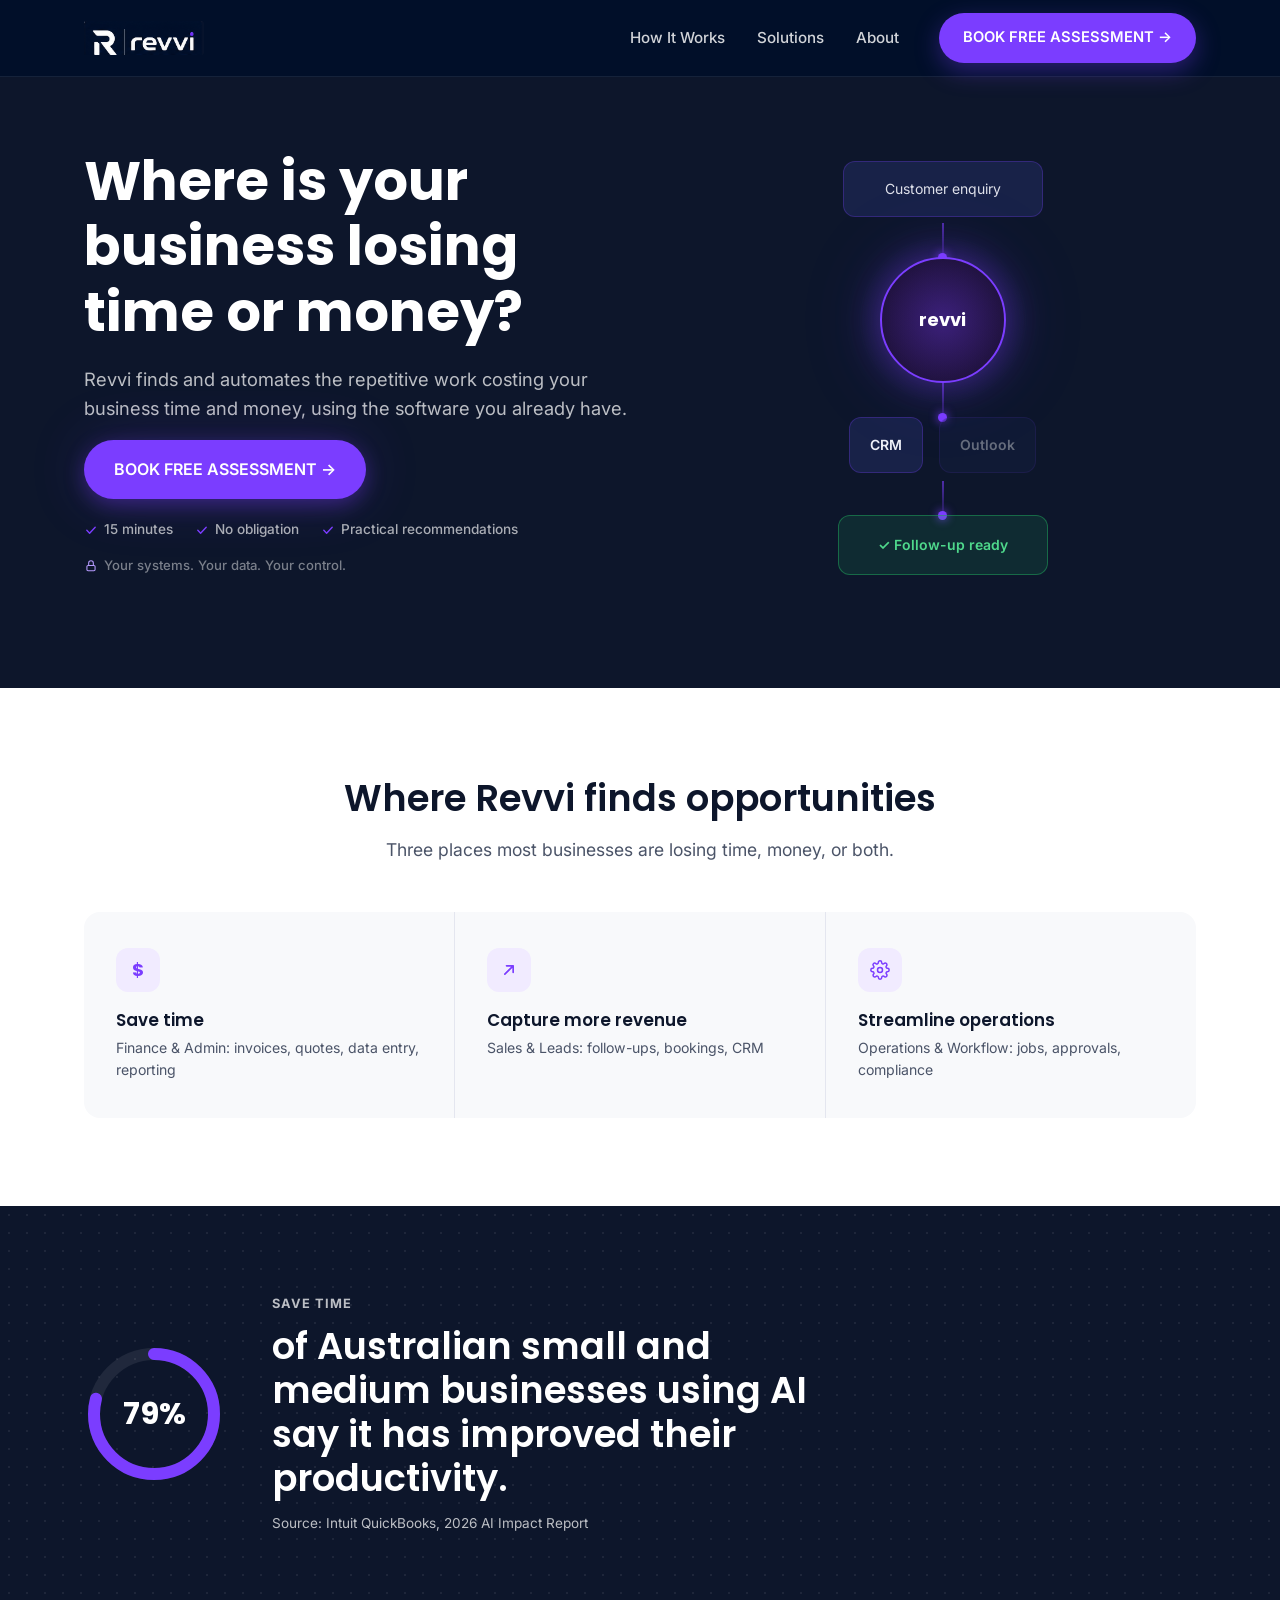
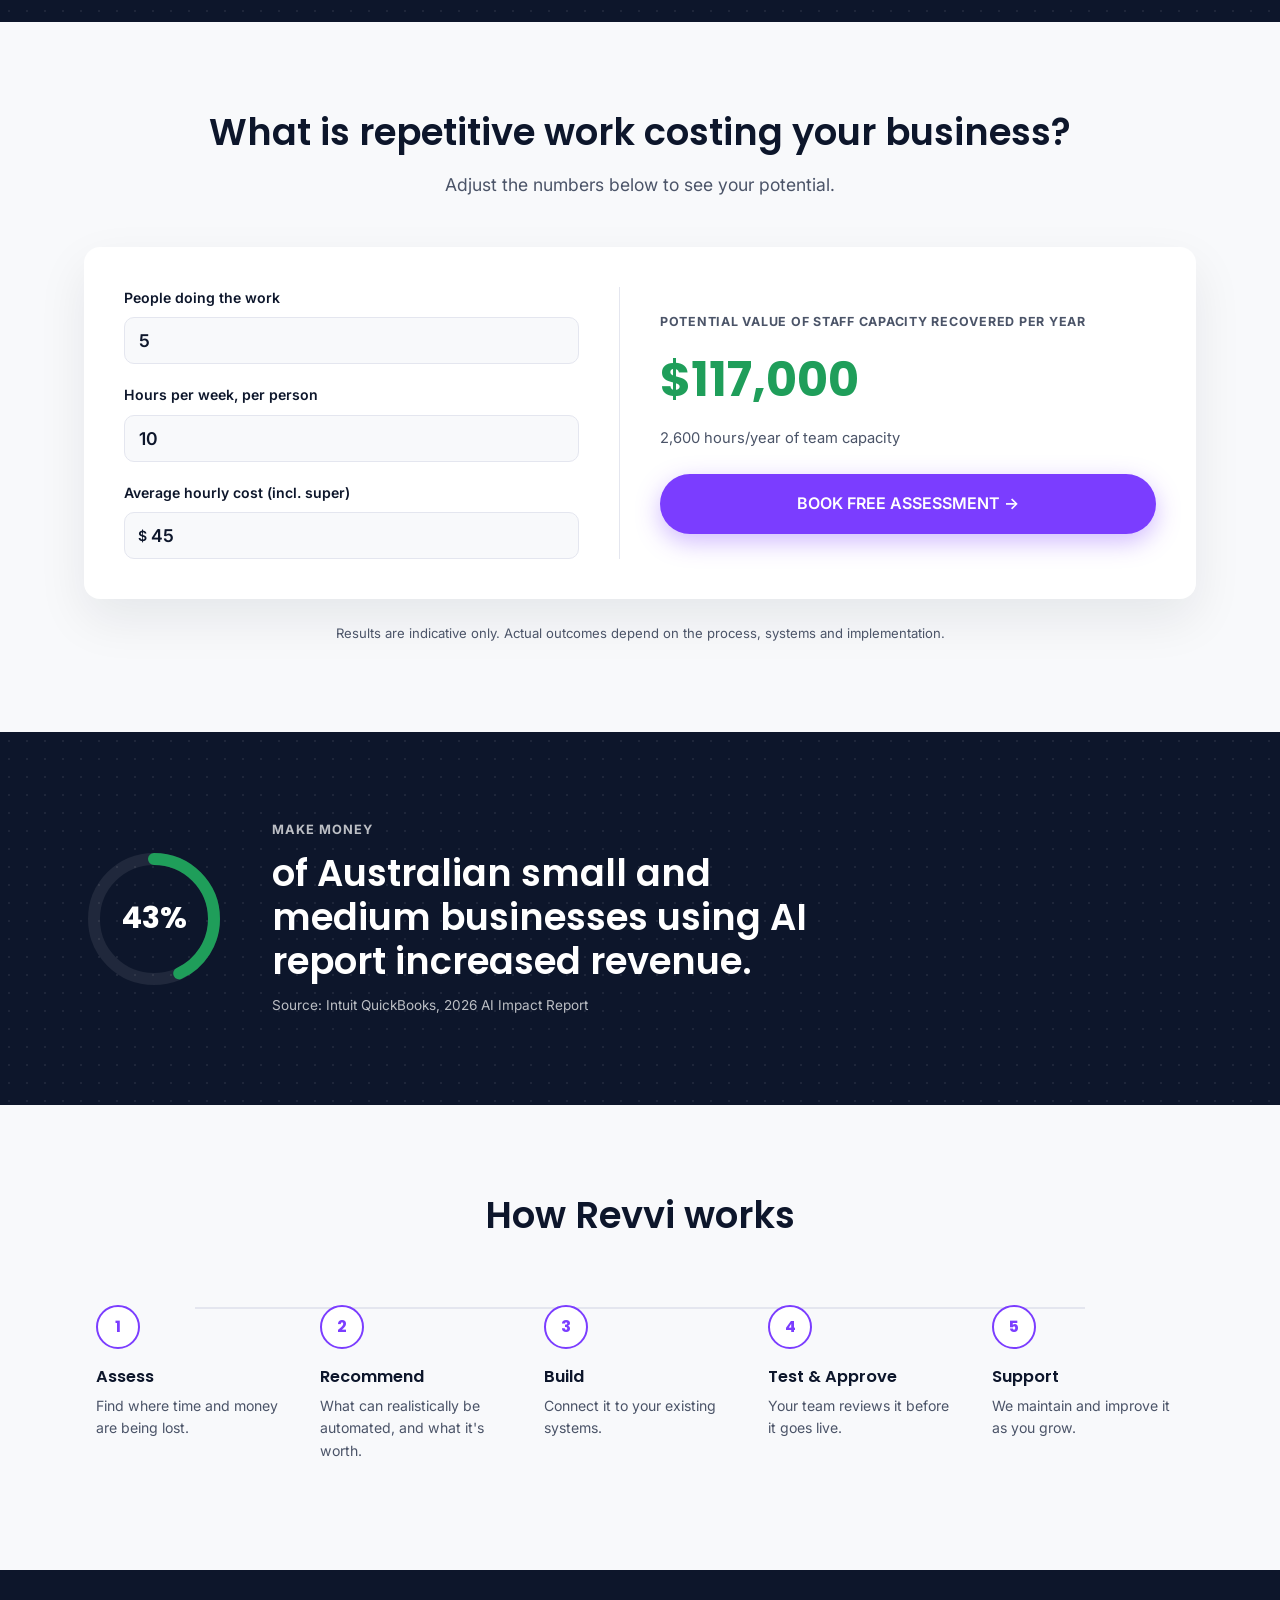
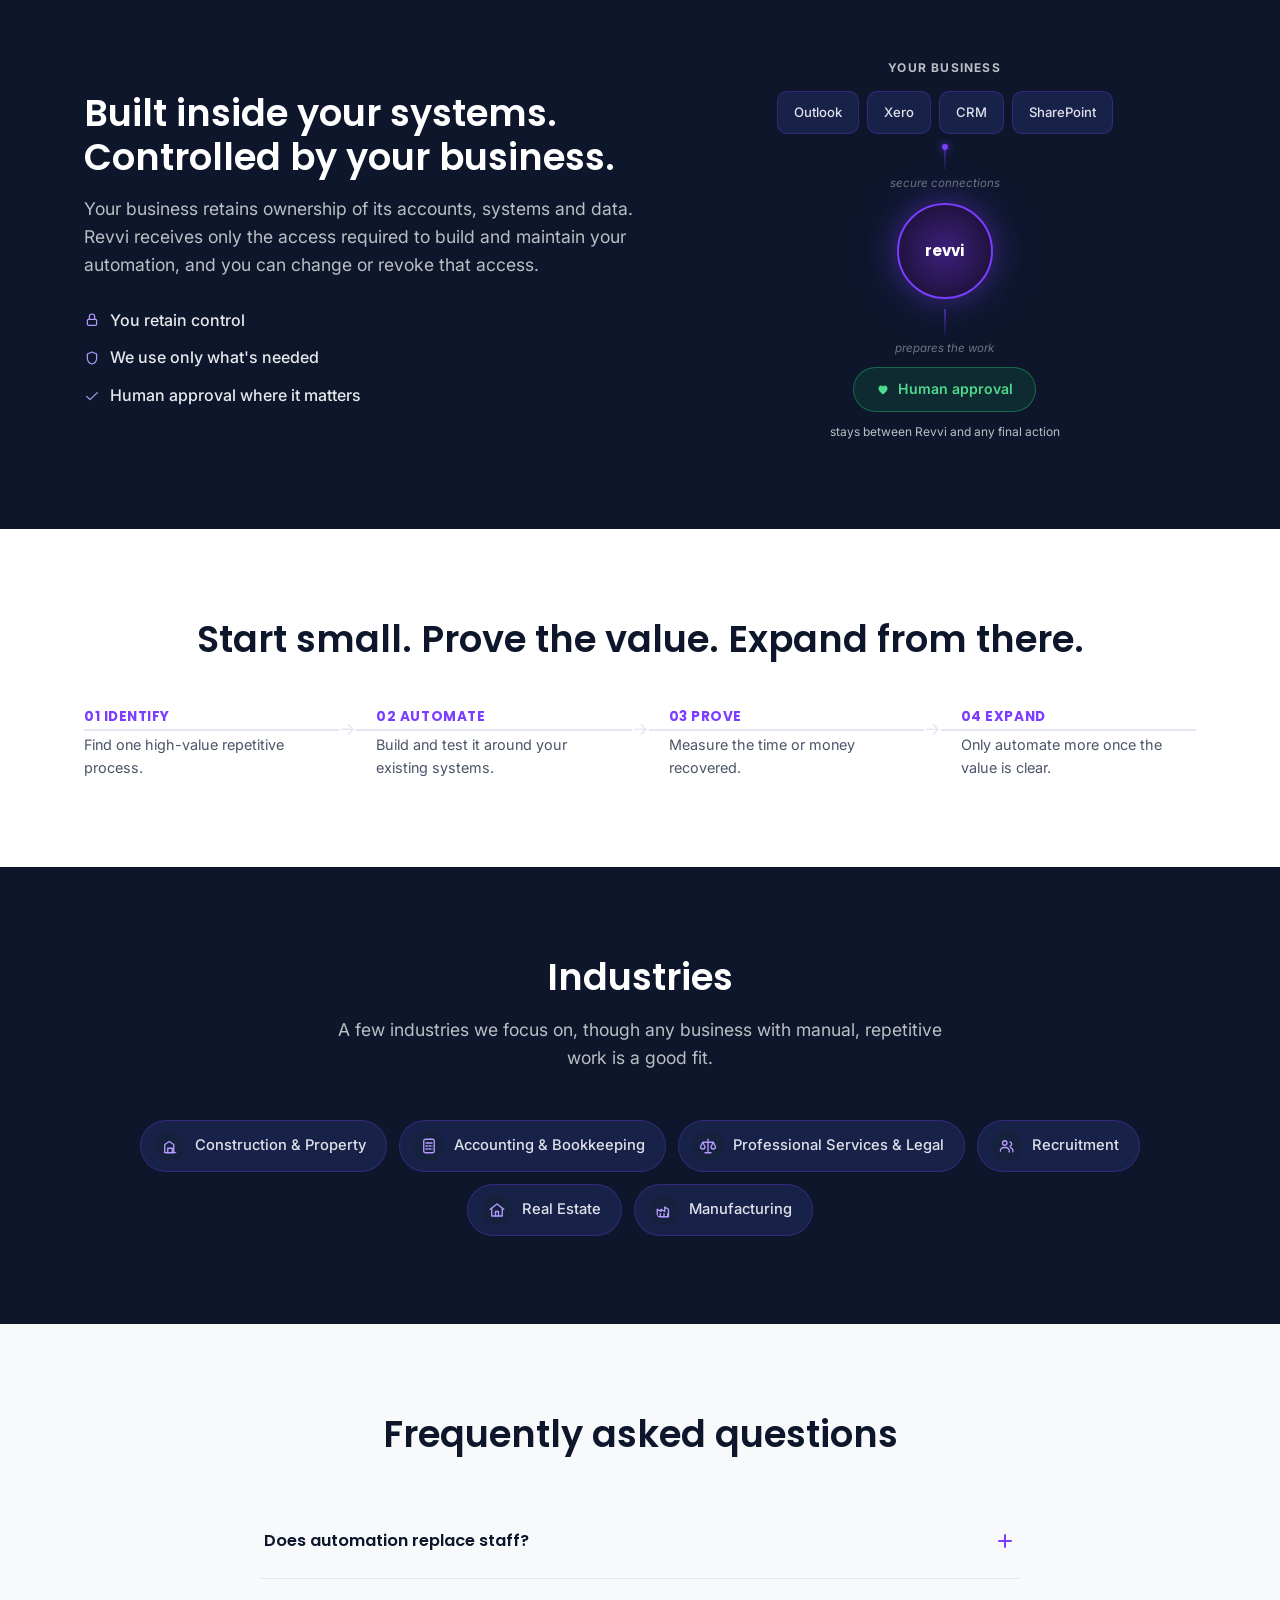
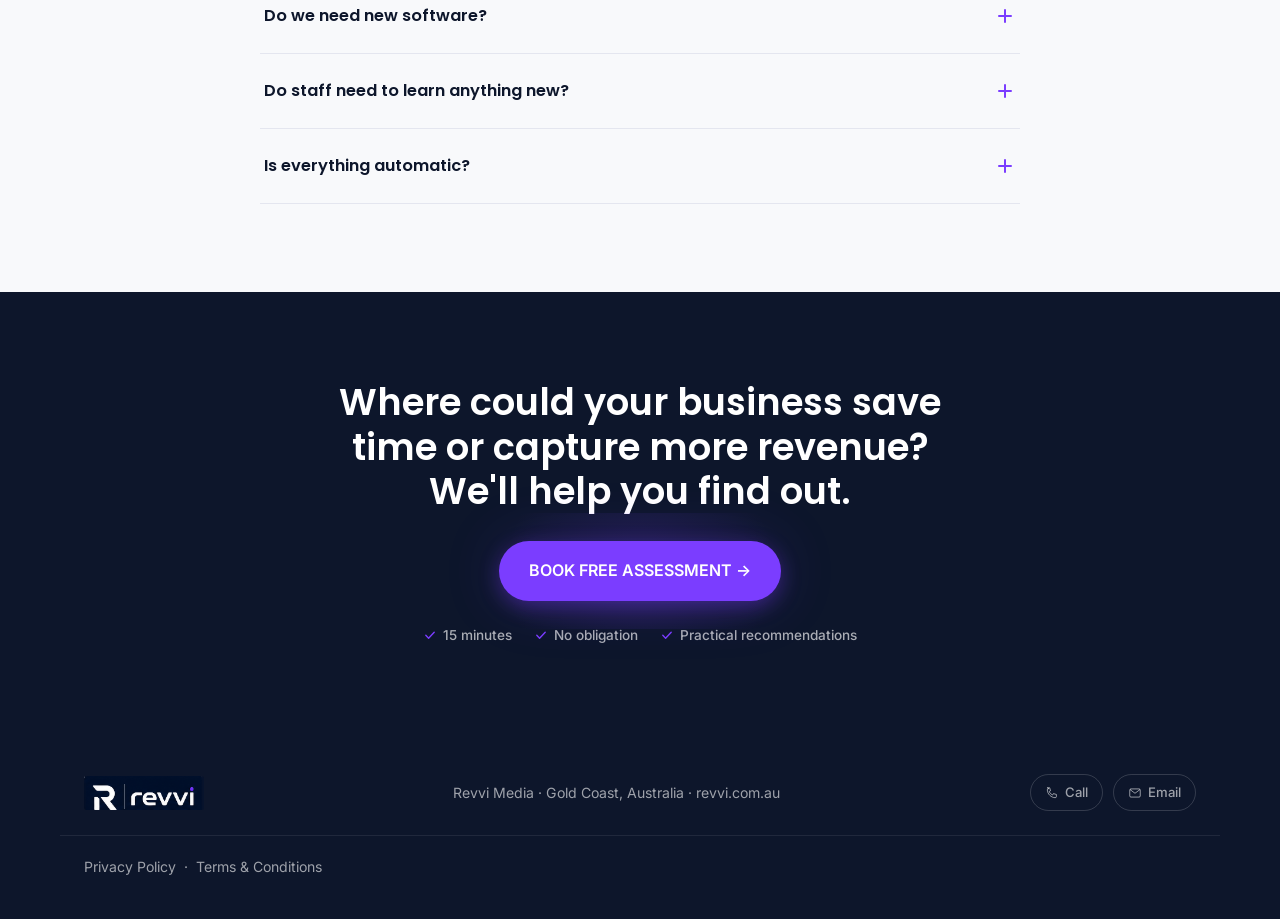
==== commit 1ae16a93: "Add Free Assessment, Privacy Policy, Terms pages; fix calculator/sessionStorage sync bug and hero re" ====
--- a/index.html
+++ b/index.html
@@ -49,6 +49,10 @@
           <li><svg width="14" height="14" viewBox="0 0 20 20" fill="none" xmlns="http://www.w3.org/2000/svg"><path d="M4 10.5L8 14.5L16 6" stroke="currentColor" stroke-width="2" stroke-linecap="round" stroke-linejoin="round"/></svg> No obligation</li>
           <li><svg width="14" height="14" viewBox="0 0 20 20" fill="none" xmlns="http://www.w3.org/2000/svg"><path d="M4 10.5L8 14.5L16 6" stroke="currentColor" stroke-width="2" stroke-linecap="round" stroke-linejoin="round"/></svg> Practical recommendations</li>
         </ul>
+        <p class="hero-reassurance">
+          <svg width="14" height="14" viewBox="0 0 24 24" fill="none" xmlns="http://www.w3.org/2000/svg"><rect x="5" y="11" width="14" height="9" rx="2" stroke="currentColor" stroke-width="1.8"/><path d="M8 11V7a4 4 0 018 0v4" stroke="currentColor" stroke-width="1.8" stroke-linecap="round"/></svg>
+          Your systems. Your data. Your control.
+        </p>
       </div>
       <div class="hero-visual">
         <div class="diagram" id="diagram">
@@ -83,14 +87,14 @@
         <div class="opportunity-item">
           <div class="opportunity-icon">$</div>
           <h3>Save time</h3>
-          <p>Finance &amp; Admin: invoices, data entry, reporting</p>
+          <p>Finance &amp; Admin: invoices, quotes, data entry, reporting</p>
         </div>
         <div class="opportunity-item">
           <div class="opportunity-icon">
             <svg width="20" height="20" viewBox="0 0 24 24" fill="none" xmlns="http://www.w3.org/2000/svg"><path d="M7 17L17 7M17 7H9M17 7V15" stroke="currentColor" stroke-width="2" stroke-linecap="round" stroke-linejoin="round"/></svg>
           </div>
           <h3>Capture more revenue</h3>
-          <p>Sales &amp; Leads: follow-ups, quotes, CRM</p>
+          <p>Sales &amp; Leads: follow-ups, bookings, CRM</p>
         </div>
         <div class="opportunity-item">
           <div class="opportunity-icon">
@@ -145,8 +149,8 @@
         </div>
         <div class="calc-results">
           <p class="calc-results-label">Potential value of staff capacity recovered per year</p>
-          <p class="calc-results-value" id="calc-annual">$81,900</p>
-          <p class="calc-results-sub"><span id="calc-hours-year">1,820</span> hours/year of team capacity</p>
+          <p class="calc-results-value" id="calc-annual">$117,000</p>
+          <p class="calc-results-sub"><span id="calc-hours-year">2,600</span> hours/year of team capacity</p>
           <a href="free-assessment.html" class="btn btn-primary">BOOK FREE ASSESSMENT &rarr;</a>
         </div>
       </div>
@@ -172,42 +176,7 @@
     </div>
   </section>
 
-  <!-- ============ 7. START SMALL ============
-       FLAGGED DEVIATION (brief item 2): 4-step Identify/Automate/Prove/Expand,
-       replaces Mark's confirmed 3-step Start/Prove/Expand. Not yet confirmed. ============ -->
-  <section class="start-small bg-white">
-    <div class="container">
-      <div class="section-header center">
-        <h2>Start small. Prove the value. Expand from there.</h2>
-      </div>
-      <div class="start-steps reveal">
-        <div class="start-step">
-          <p class="start-step-label">01 Identify</p>
-          <p class="start-step-desc">Find one high-value repetitive process.</p>
-        </div>
-        <div class="start-step-arrow" aria-hidden="true">&rarr;</div>
-        <div class="start-step">
-          <p class="start-step-label">02 Automate</p>
-          <p class="start-step-desc">Build and test it around your existing systems.</p>
-        </div>
-        <div class="start-step-arrow" aria-hidden="true">&rarr;</div>
-        <div class="start-step">
-          <p class="start-step-label">03 Prove</p>
-          <p class="start-step-desc">Measure the time or money recovered.</p>
-        </div>
-        <div class="start-step-arrow" aria-hidden="true">&rarr;</div>
-        <div class="start-step">
-          <p class="start-step-label">04 Expand</p>
-          <p class="start-step-desc">Only automate more once the value is clear.</p>
-        </div>
-      </div>
-      <!-- Photo placeholder: brief specifies /docs/team_final_v2.jpg (fixed 380x280px,
-           object-fit: cover) but that file was not included in the assets provided.
-           Omitted until supplied rather than substituting a placeholder image. -->
-    </div>
-  </section>
-
-  <!-- ============ 8. HOW REVVI WORKS ============ -->
+  <!-- ============ 6. HOW REVVI WORKS ============ -->
   <section class="process bg-grey">
     <div class="container">
       <div class="section-header center">
@@ -253,9 +222,11 @@
     </div>
   </section>
 
-  <!-- ============ 9. SECURITY & CONTROL ============
-       FLAGGED DEVIATION (brief item 3): moved to position 9 of 12. Mark had
-       explicitly asked for this higher up the page. Not yet confirmed. ============ -->
+  <!-- ============ 7. SECURITY & CONTROL ============
+       Back in its original position (after "How Revvi works", before
+       Industries) per Mark's follow-up feedback. The hero's short
+       reassurance line ("Your systems. Your data. Your control.") stays
+       put and continues to cover the early-reassurance need on its own. ============ -->
   <section class="security bg-navy">
     <div class="container security-layout">
       <div class="security-copy">
@@ -302,8 +273,43 @@
     </div>
   </section>
 
-  <!-- ============ 10. INDUSTRIES ============ -->
-  <section class="industries bg-white">
+  <!-- ============ 8. START SMALL ============
+       FLAGGED DEVIATION (brief item 2): 4-step Identify/Automate/Prove/Expand,
+       replaces Mark's confirmed 3-step Start/Prove/Expand. Not yet confirmed. ============ -->
+  <section class="start-small bg-white">
+    <div class="container">
+      <div class="section-header center">
+        <h2>Start small. Prove the value. Expand from there.</h2>
+      </div>
+      <div class="start-steps reveal">
+        <div class="start-step">
+          <p class="start-step-label">01 Identify</p>
+          <p class="start-step-desc">Find one high-value repetitive process.</p>
+        </div>
+        <div class="start-step-arrow" aria-hidden="true">&rarr;</div>
+        <div class="start-step">
+          <p class="start-step-label">02 Automate</p>
+          <p class="start-step-desc">Build and test it around your existing systems.</p>
+        </div>
+        <div class="start-step-arrow" aria-hidden="true">&rarr;</div>
+        <div class="start-step">
+          <p class="start-step-label">03 Prove</p>
+          <p class="start-step-desc">Measure the time or money recovered.</p>
+        </div>
+        <div class="start-step-arrow" aria-hidden="true">&rarr;</div>
+        <div class="start-step">
+          <p class="start-step-label">04 Expand</p>
+          <p class="start-step-desc">Only automate more once the value is clear.</p>
+        </div>
+      </div>
+      <!-- Photo placeholder: brief specifies /docs/team_final_v2.jpg (fixed 380x280px,
+           object-fit: cover) but that file was not included in the assets provided.
+           Omitted until supplied rather than substituting a placeholder image. -->
+    </div>
+  </section>
+
+  <!-- ============ 9. INDUSTRIES ============ -->
+  <section class="industries bg-navy">
     <div class="container">
       <div class="section-header center">
         <h2>Industries</h2>
@@ -338,7 +344,7 @@
     </div>
   </section>
 
-  <!-- ============ 11. FAQ ============ -->
+  <!-- ============ 10. FAQ ============ -->
   <section class="faq bg-grey">
     <div class="container">
       <div class="section-header center">
@@ -381,7 +387,7 @@
     </div>
   </section>
 
-  <!-- ============ 12. FINAL CTA ============
+  <!-- ============ 11. FINAL CTA ============
        FLAGGED DEVIATION (brief item 4): single-CTA-only, no form. This is the
        second reversal on this question. Not yet confirmed. ============ -->
   <section class="final-cta bg-navy">
@@ -415,6 +421,13 @@
       </a>
     </div>
   </div>
+  <div class="container footer-legal-row">
+    <p class="footer-legal">
+      <a href="privacy-policy.html">Privacy Policy</a>
+      <span aria-hidden="true">&middot;</span>
+      <a href="terms.html">Terms &amp; Conditions</a>
+    </p>
+  </div>
 </footer>
 
 <script src="script.js"></script>
@@ -474,6 +487,19 @@
     el.sys2.textContent = s.sys2;
     el.resultText.textContent = '✓ ' + s.end;
 
+    if (prefersReducedMotion) {
+      // Show the finished state directly: no timed sequence, no packet
+      // travel/pulse (pure motion effects), and no recurring story cycle.
+      el.start.classList.add('show');
+      el.line1.classList.add('active');
+      el.line2.classList.add('active');
+      el.line3.classList.add('active');
+      el.sys1.classList.add('show');
+      el.sys2.classList.add('show', 'dim');
+      el.result.classList.add('show');
+      return;
+    }
+
     schedule(function() {
       el.start.classList.add('show');
     }, 100);
--- a/styles.css
+++ b/styles.css
@@ -144,6 +144,59 @@
   color: var(--purple);
 }
 
+/* Small reassurance line under the hero's trust row, muted so it doesn't
+   compete with the headline/CTA, with a lock icon tying it to the
+   Security & Control section further down the page. */
+.hero .hero-reassurance {
+  display: flex;
+  align-items: center;
+  gap: 6px;
+  margin-top: 14px;
+  font-size: 0.82rem;
+  font-weight: 500;
+  /* Beats .bg-navy p's rgba(255,255,255,0.72) on specificity so this
+     actually reads as more muted than regular hero body text. */
+  color: rgba(255,255,255,0.45);
+}
+
+.hero-reassurance svg {
+  flex-shrink: 0;
+  color: var(--purple-light);
+}
+
+/* Compact, reusable version of the same reassurance-line treatment for
+   other pages (How It Works, Solutions) — not a full section, just a
+   small centred line. Defaults to muted-on-light since it's more often
+   dropped between light sections; .bg-navy scoping below flips it to the
+   muted-on-dark treatment when it sits inside a dark section instead. */
+.section-trust-line {
+  display: flex;
+  align-items: center;
+  justify-content: center;
+  gap: 6px;
+  margin: 0 0 12px;
+  font-size: 0.82rem;
+  font-weight: 500;
+  color: var(--ink-soft);
+}
+
+.section-trust-line svg {
+  flex-shrink: 0;
+  color: var(--purple);
+}
+
+.bg-navy .section-trust-line {
+  color: rgba(255,255,255,0.45);
+}
+
+.bg-navy .section-trust-line svg {
+  color: var(--purple-light);
+}
+
+.trust-line-band {
+  padding: 28px 0;
+}
+
 /* ==========================================================================
    Buttons
    ========================================================================== */
@@ -174,6 +227,27 @@
   background: var(--purple-dark);
   transform: translateY(-1px);
   box-shadow: 0 10px 28px rgba(123, 61, 255, 0.45);
+}
+
+.btn:disabled {
+  opacity: 0.65;
+  cursor: not-allowed;
+  transform: none;
+}
+
+/* On dark (navy) sections the button's own colour already reads as vivid
+   against the background, so the base shadow above looks like a separate
+   bright halo rather than a glow the button is sitting in. Softer, cooler
+   (true button purple, not a hotter pink-purple) and more spread out so it
+   fades into the navy instead of stopping at a hard edge. Scoped via
+   .bg-navy so it applies automatically anywhere this button appears on a
+   dark section (hero, final CTA) without touching each instance. */
+.bg-navy .btn-primary {
+  box-shadow: 0 6px 20px rgba(123, 61, 255, 0.35), 0 0 60px rgba(123, 61, 255, 0.18);
+}
+
+.bg-navy .btn-primary:hover {
+  box-shadow: 0 8px 24px rgba(123, 61, 255, 0.4), 0 0 70px rgba(123, 61, 255, 0.22);
 }
 
 /* ==========================================================================
@@ -1040,15 +1114,18 @@
   margin-top: 32px;
 }
 
+/* Dark-card pill, matching the node/workflow-group-item component used
+   for the hero diagram and Solutions' workflow diagrams elsewhere on the
+   site, rather than a bespoke light-card style. */
 .industry-chip {
   display: flex;
   align-items: center;
   gap: 10px;
   padding: 10px 20px 10px 14px;
   border-radius: 999px;
-  background: var(--off-white);
-  border: 1px solid var(--border-soft);
-  box-shadow: 0 4px 14px rgba(13, 22, 43, 0.04);
+  background: var(--navy-card);
+  border: 1px solid var(--navy-card-border);
+  color: #dfe1ea;
   font-size: 0.92rem;
   font-weight: 500;
   transition: border-color 0.2s ease, background 0.2s ease;
@@ -1056,7 +1133,7 @@
 
 .industry-chip:hover {
   border-color: var(--purple);
-  background: var(--lavender);
+  background: var(--navy-soft);
 }
 
 .industry-chip-icon {
@@ -1065,8 +1142,8 @@
   height: 30px;
   padding: 6px;
   border-radius: 50%;
-  background: var(--lavender);
-  color: var(--purple);
+  background: var(--navy-soft);
+  color: var(--purple-light);
 }
 
 /* ==========================================================================
@@ -1153,20 +1230,23 @@
   inset: -30px;
   z-index: -1;
   border-radius: 999px;
-  background: radial-gradient(circle, rgba(123, 61, 255, 0.55) 0%, rgba(123, 61, 255, 0) 70%);
-  opacity: 0.5;
+  /* Softer + a further-out fade (75% vs the old 70%) so this ambient pulse
+     matches the calmer .bg-navy .btn-primary shadow above rather than
+     reading as its own separate bright halo on top of it. */
+  background: radial-gradient(circle, rgba(123, 61, 255, 0.35) 0%, rgba(123, 61, 255, 0) 75%);
+  opacity: 0.4;
   animation: finalCtaGlow 4.5s ease-in-out infinite;
 }
 
 @keyframes finalCtaGlow {
-  0%, 100% { opacity: 0.35; transform: scale(0.96); }
-  50% { opacity: 0.6; transform: scale(1.06); }
+  0%, 100% { opacity: 0.22; transform: scale(0.96); }
+  50% { opacity: 0.4; transform: scale(1.04); }
 }
 
 @media (prefers-reduced-motion: reduce) {
   .final-cta .btn-primary::before {
     animation: none;
-    opacity: 0.45;
+    opacity: 0.3;
   }
 }
 
@@ -1218,6 +1298,62 @@
 .footer-contact-link:hover {
   border-color: rgba(255,255,255,0.35);
   color: rgba(255,255,255,0.85);
+}
+
+.footer-legal-row {
+  display: flex;
+  justify-content: center;
+  margin-top: 24px;
+  padding-top: 20px;
+  border-top: 1px solid rgba(255,255,255,0.08);
+}
+
+.footer-legal {
+  display: flex;
+  align-items: center;
+  gap: 8px;
+  margin: 0;
+  font-size: 0.8rem;
+  color: rgba(255,255,255,0.4);
+}
+
+.footer-legal a {
+  color: inherit;
+  transition: color 0.2s ease;
+}
+
+.footer-legal a:hover {
+  color: rgba(255,255,255,0.8);
+}
+
+/* ==========================================================================
+   Legal pages (Privacy Policy, Terms & Conditions): single-column shell,
+   headings + placeholder body copy only, no marketing-page section rhythm.
+   ========================================================================== */
+
+.legal-page {
+  padding: 96px 0 88px;
+}
+
+.legal-page .container {
+  max-width: 760px;
+}
+
+.legal-page h1 {
+  margin-bottom: 40px;
+}
+
+.legal-page h2 {
+  font-size: 1.25rem;
+  margin: 40px 0 12px;
+}
+
+.legal-page h2:first-of-type {
+  margin-top: 0;
+}
+
+.legal-page p {
+  margin: 0;
 }
 
 /* ==========================================================================
@@ -1883,6 +2019,293 @@
 }
 
 /* ==========================================================================
+   Free Assessment (multi-step form)
+   ========================================================================== */
+
+/* Small text label replacing the nav CTA on this page (we're already here),
+   mirrors .nav-cta's own show/hide behaviour at the mobile breakpoint. */
+.nav-page-label {
+  font-size: 0.85rem;
+  font-weight: 600;
+  color: rgba(255,255,255,0.55);
+  padding: 11px 4px;
+}
+
+.assessment-hero {
+  padding: 96px 0 72px;
+  text-align: center;
+}
+
+.assessment-hero .container {
+  max-width: 720px;
+}
+
+.assessment-hero .hero-sub {
+  margin: 0 auto;
+}
+
+.assessment-form-container {
+  max-width: 640px;
+}
+
+.progress-bar {
+  display: flex;
+  gap: 8px;
+  margin-bottom: 10px;
+}
+
+.progress-segment {
+  flex: 1;
+  height: 6px;
+  border-radius: 999px;
+  background: var(--border-soft);
+  transition: background 0.3s ease;
+}
+
+.progress-segment.is-active {
+  background: var(--purple);
+}
+
+.progress-label {
+  font-size: 0.82rem;
+  font-weight: 600;
+  color: var(--ink-soft);
+  margin: 0 0 28px;
+}
+
+.assessment-card {
+  background: var(--white);
+  border-radius: var(--radius);
+  padding: 40px;
+  box-shadow: 0 20px 50px rgba(13, 22, 43, 0.08);
+}
+
+.assessment-card h2 {
+  margin-bottom: 24px;
+}
+
+.form-step {
+  border: none;
+  margin: 0;
+  padding: 0;
+  display: none;
+}
+
+.form-step.is-active {
+  display: block;
+  animation: formStepIn 0.4s ease;
+}
+
+@keyframes formStepIn {
+  from { opacity: 0; transform: translateX(8px); }
+  to { opacity: 1; transform: translateX(0); }
+}
+
+@media (prefers-reduced-motion: reduce) {
+  .form-step.is-active {
+    animation: none;
+  }
+}
+
+.form-field {
+  display: flex;
+  flex-direction: column;
+  gap: 10px;
+  margin-bottom: 24px;
+}
+
+.form-label {
+  font-size: 0.92rem;
+  font-weight: 600;
+  color: var(--ink);
+}
+
+.form-input {
+  font-family: var(--font-body);
+  font-size: 1rem;
+  padding: 14px 16px;
+  border-radius: var(--radius-sm);
+  border: 1.5px solid var(--border-soft);
+  color: var(--ink);
+  background: var(--off-white);
+  width: 100%;
+}
+
+.form-input:focus {
+  outline: none;
+  border-color: var(--purple);
+  background: var(--white);
+}
+
+.form-group-label {
+  font-size: 0.78rem;
+  font-weight: 700;
+  letter-spacing: 0.06em;
+  text-transform: uppercase;
+  color: var(--ink-soft);
+  margin: 24px 0 10px;
+}
+
+.form-group-label:first-of-type {
+  margin-top: 0;
+}
+
+.radio-group,
+.checkbox-group {
+  display: flex;
+  flex-wrap: wrap;
+  gap: 10px;
+}
+
+.checkbox-group-standalone {
+  margin-top: 20px;
+  padding-top: 20px;
+  border-top: 1px solid var(--border-soft);
+}
+
+.radio-option input,
+.checkbox-option input {
+  position: absolute;
+  opacity: 0;
+  width: 1px;
+  height: 1px;
+  overflow: hidden;
+}
+
+.radio-option span,
+.checkbox-option span {
+  display: inline-flex;
+  align-items: center;
+  gap: 8px;
+  padding: 12px 18px;
+  border-radius: 999px;
+  border: 1.5px solid var(--border-soft);
+  background: var(--off-white);
+  font-size: 0.92rem;
+  font-weight: 500;
+  color: var(--ink);
+  cursor: pointer;
+  transition: border-color 0.2s ease, background 0.2s ease, color 0.2s ease;
+}
+
+.radio-option input:checked + span,
+.checkbox-option input:checked + span {
+  border-color: var(--purple);
+  background: var(--lavender);
+  color: var(--purple-dark);
+  font-weight: 600;
+}
+
+.radio-option input:focus-visible + span,
+.checkbox-option input:focus-visible + span {
+  outline: 2px solid var(--purple);
+  outline-offset: 2px;
+}
+
+/* Error colour is a deliberate one-off for form validation feedback, not
+   part of the brand palette (which has no "danger" colour defined). */
+.form-error {
+  display: none;
+  font-size: 0.82rem;
+  color: #D64545;
+  margin: 0;
+}
+
+.form-field.has-error .form-error {
+  display: block;
+}
+
+.form-field.has-error .form-input {
+  border-color: #D64545;
+}
+
+.form-error-group {
+  margin-top: 16px;
+}
+
+.form-error-group.is-visible {
+  display: block;
+}
+
+/* Honeypot: kept in the layout flow and readable to screen readers'
+   accessibility tree removed via aria-hidden, but positioned off-screen
+   so sighted visitors never see or tab to it. display:none/visibility:hidden
+   are avoided since some bots skip fields hidden that way. */
+.hp-field {
+  position: absolute;
+  left: -9999px;
+  width: 1px;
+  height: 1px;
+  overflow: hidden;
+}
+
+.form-submit-error {
+  display: none;
+  margin: 0 0 16px;
+  padding: 12px 16px;
+  border-radius: var(--radius-sm);
+  background: rgba(214, 69, 69, 0.08);
+  border: 1px solid rgba(214, 69, 69, 0.3);
+  color: #B93A3A;
+  font-size: 0.88rem;
+}
+
+.form-submit-error a {
+  color: inherit;
+  text-decoration: underline;
+}
+
+.form-submit-error.is-visible {
+  display: block;
+}
+
+.form-nav {
+  display: flex;
+  align-items: center;
+  justify-content: space-between;
+  gap: 16px;
+  margin-top: 32px;
+}
+
+.form-nav-single {
+  justify-content: flex-end;
+}
+
+.btn-secondary {
+  background: transparent;
+  color: var(--ink-soft);
+  border: 1.5px solid var(--border-soft);
+}
+
+.btn-secondary:hover {
+  border-color: var(--purple);
+  color: var(--purple);
+}
+
+.assessment-success {
+  text-align: center;
+}
+
+.assessment-success h2 {
+  margin-bottom: 12px;
+}
+
+.calendly-embed-placeholder {
+  margin-top: 24px;
+  padding: 60px 24px;
+  border-radius: var(--radius-sm);
+  border: 1.5px dashed var(--border-soft);
+  background: var(--off-white);
+}
+
+.calendly-placeholder-text {
+  margin: 0;
+  font-size: 0.9rem;
+  font-weight: 500;
+  color: var(--ink-soft);
+}
+
+/* ==========================================================================
    Responsive
    Breakpoints per brief: 860px (tablet), 480px (phone), 340px (small phone).
    Multi-column sections get an explicit stacking rule here rather than
@@ -1895,7 +2318,8 @@
   }
 
   .site-nav-links,
-  .nav-cta {
+  .nav-cta,
+  .nav-page-label {
     display: none;
   }
 
@@ -1932,6 +2356,11 @@
     display: inline-flex;
   }
 
+  .site-header.is-open .nav-page-label {
+    display: block;
+    padding: 0;
+  }
+
   .nav-toggle.is-active span:nth-child(1) {
     transform: translateY(7px) rotate(45deg);
   }
@@ -2274,10 +2703,31 @@
   .technical-capability .tools-note {
     text-align: center;
   }
+
+  /* Free assessment: buttons are full-width at this breakpoint (see .btn
+     above), so stack Back/Next instead of squeezing them side by side.
+     column-reverse keeps the primary action (Next/Submit) on top for
+     easier thumb reach. */
+  .assessment-card {
+    padding: 28px 20px;
+  }
+
+  .form-nav {
+    flex-direction: column-reverse;
+    gap: 12px;
+  }
+
+  .form-nav-single {
+    align-items: stretch;
+  }
 }
 
 @media (max-width: 340px) {
   .calculator-card {
     padding: 20px;
   }
-}
+
+  .assessment-card {
+    padding: 22px 16px;
+  }
+}
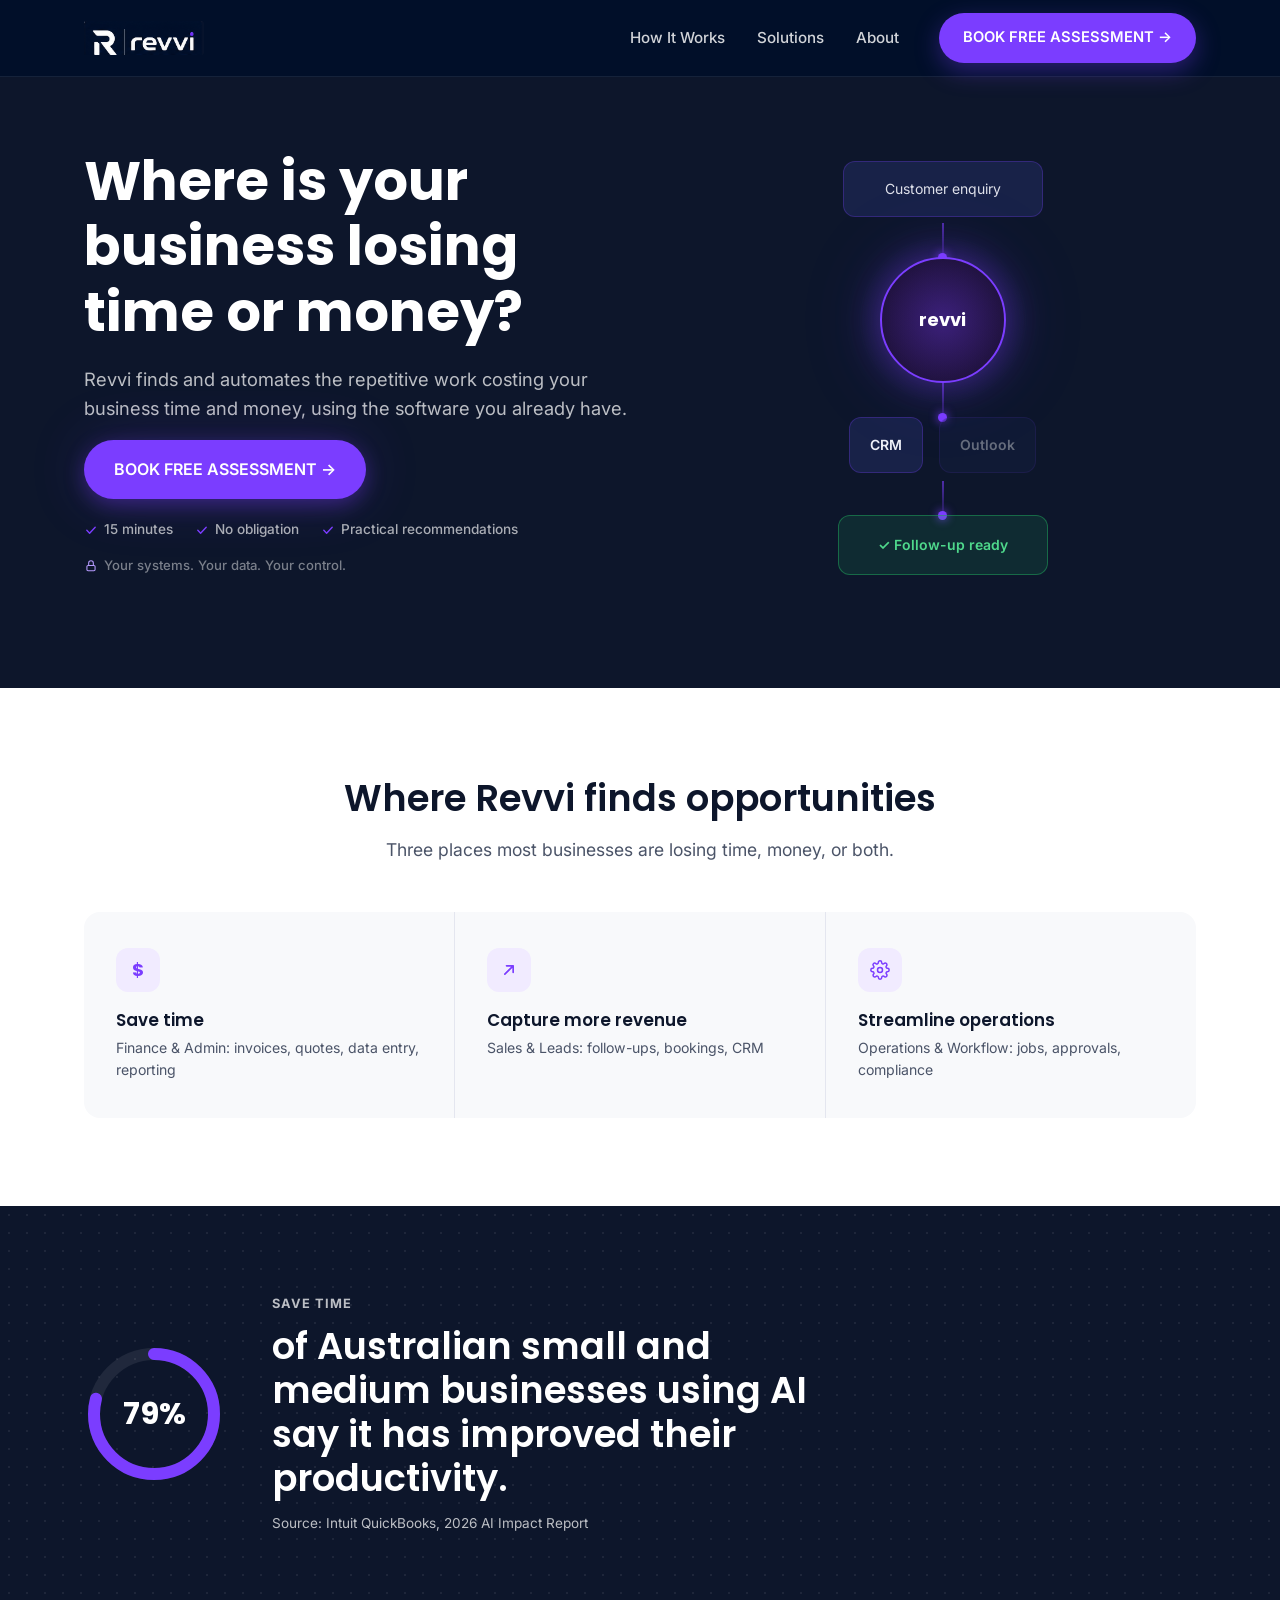
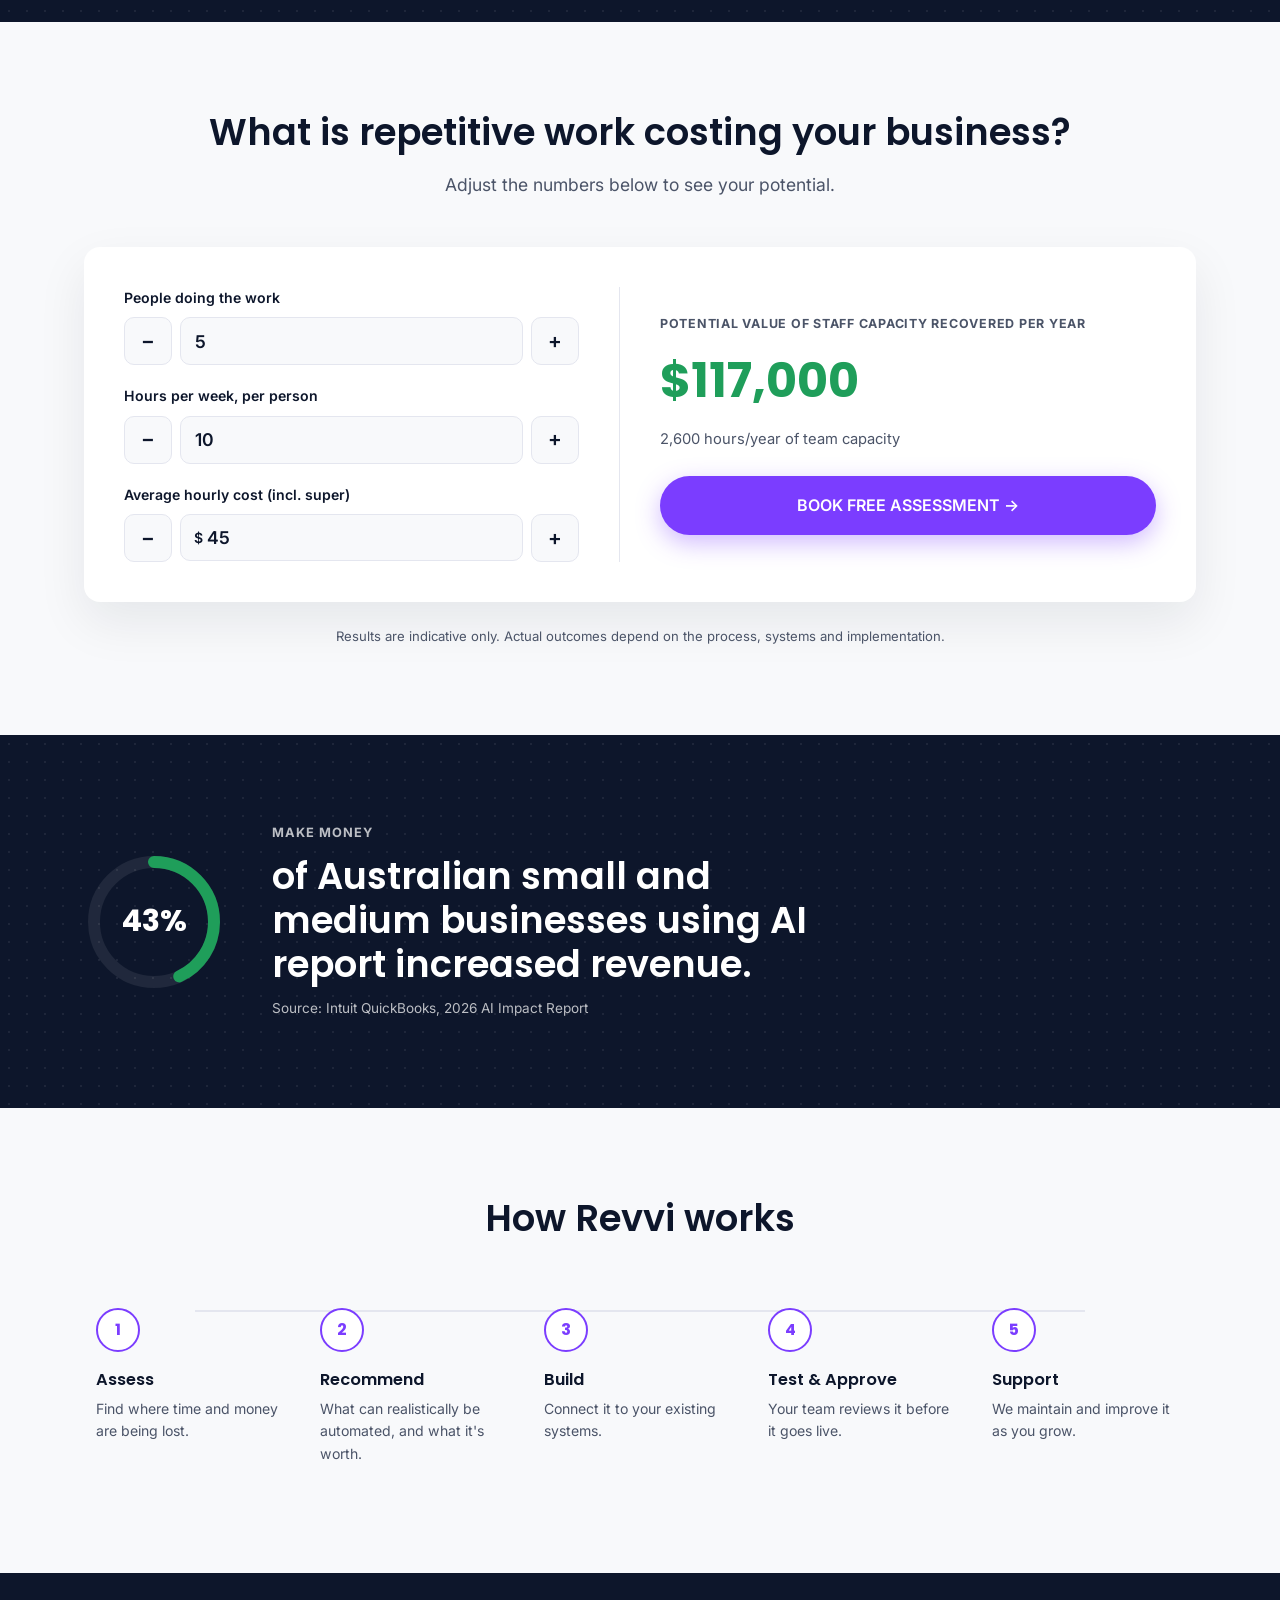
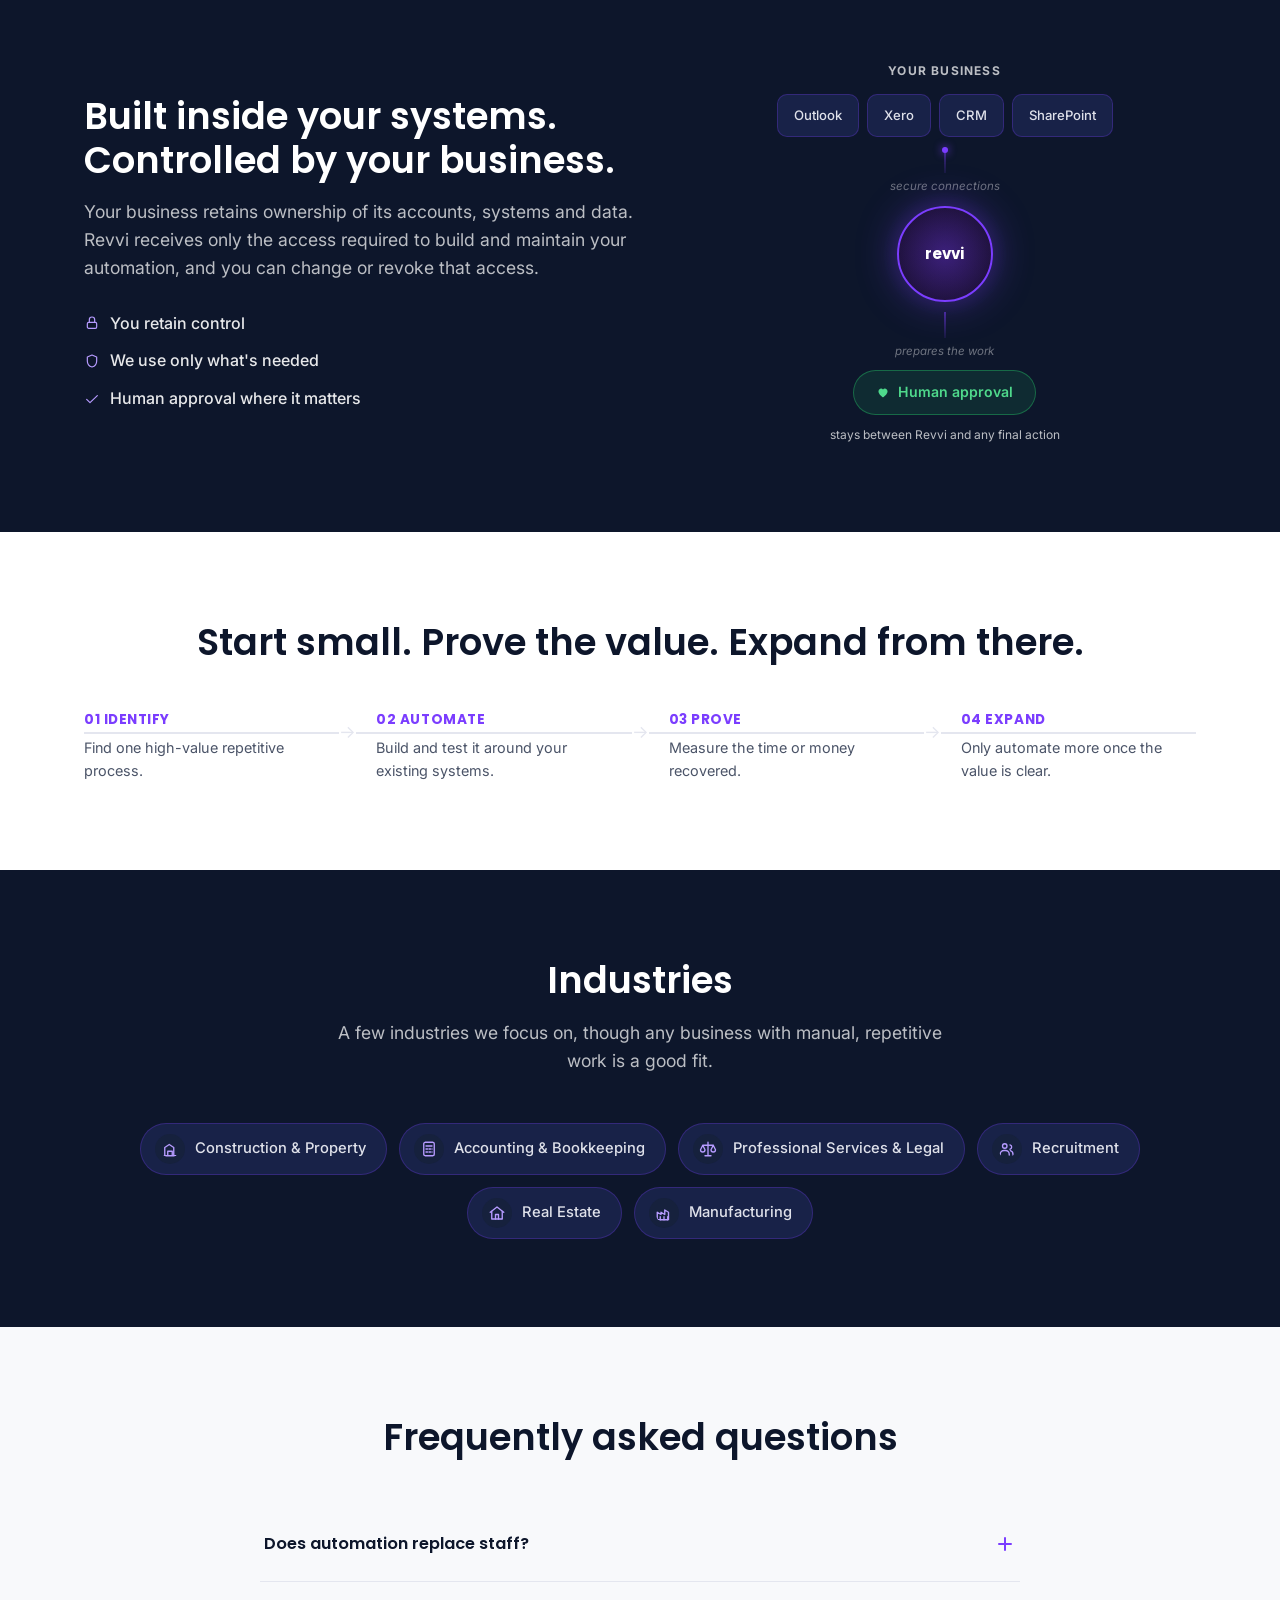
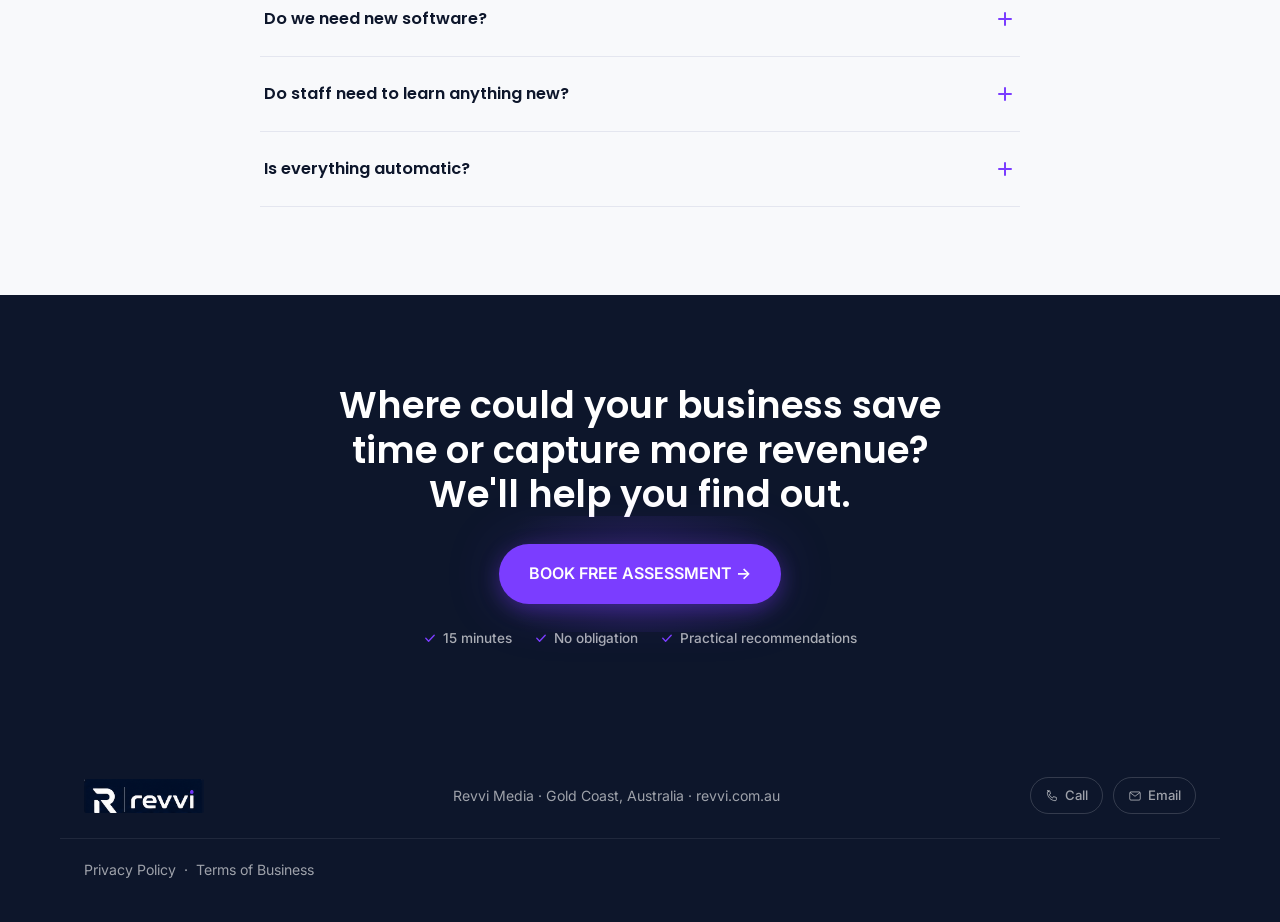
==== commit 2e59977e: "Real legal content, phone number, FAQ fix, calculator stepper buttons - Privacy Policy and Terms of " ====
--- a/index.html
+++ b/index.html
@@ -135,15 +135,27 @@
       <div class="calculator-card">
         <div class="calc-inputs">
           <label for="calc-people">People doing the work
-            <input type="number" id="calc-people" value="5" min="0" step="1">
+            <span class="calc-stepper">
+              <button type="button" class="calc-step" data-step-for="calc-people" data-step-dir="-1" aria-label="Decrease people doing the work">&minus;</button>
+              <input type="number" id="calc-people" value="5" min="0" step="1">
+              <button type="button" class="calc-step" data-step-for="calc-people" data-step-dir="1" aria-label="Increase people doing the work">+</button>
+            </span>
           </label>
           <label for="calc-hours">Hours per week, per person
-            <input type="number" id="calc-hours" value="10" min="0" step="1">
+            <span class="calc-stepper">
+              <button type="button" class="calc-step" data-step-for="calc-hours" data-step-dir="-1" aria-label="Decrease hours per week, per person">&minus;</button>
+              <input type="number" id="calc-hours" value="10" min="0" step="1">
+              <button type="button" class="calc-step" data-step-for="calc-hours" data-step-dir="1" aria-label="Increase hours per week, per person">+</button>
+            </span>
           </label>
           <label for="calc-rate">Average hourly cost (incl. super)
-            <span class="calc-input-prefix">
-              <span class="calc-prefix-symbol">$</span>
-              <input type="number" id="calc-rate" value="45" min="0" step="1">
+            <span class="calc-stepper">
+              <button type="button" class="calc-step" data-step-for="calc-rate" data-step-dir="-1" aria-label="Decrease average hourly cost">&minus;</button>
+              <span class="calc-input-prefix">
+                <span class="calc-prefix-symbol">$</span>
+                <input type="number" id="calc-rate" value="45" min="0" step="1">
+              </span>
+              <button type="button" class="calc-step" data-step-for="calc-rate" data-step-dir="1" aria-label="Increase average hourly cost">+</button>
             </span>
           </label>
         </div>
@@ -357,7 +369,7 @@
               <svg width="16" height="16" viewBox="0 0 16 16" fill="none" xmlns="http://www.w3.org/2000/svg"><path d="M8 2v12M2 8h12" stroke="currentColor" stroke-width="2" stroke-linecap="round"/></svg>
             </span>
           </summary>
-          <p>No. It removes repetitive work so your team can focus on higher-value tasks.</p>
+          <p>It removes repetitive work so your team can focus on higher-value tasks.</p>
         </details>
         <details class="faq-item" name="faq">
           <summary>Do we need new software?
@@ -411,7 +423,7 @@
     </a>
     <p>Revvi Media · Gold Coast, Australia · revvi.com.au</p>
     <div class="footer-contact">
-      <a href="tel:0400000000" class="footer-contact-link">
+      <a href="tel:0477204208" class="footer-contact-link">
         <svg width="14" height="14" viewBox="0 0 24 24" fill="none" xmlns="http://www.w3.org/2000/svg"><path d="M4.5 3h3.5l1.5 5-2.5 1.5a13 13 0 006 6l1.5-2.5 5 1.5v3.5a2 2 0 01-2 2C10.5 20 4 13.5 4 6.5a2 2 0 012-2z" stroke="currentColor" stroke-width="1.6" stroke-linecap="round" stroke-linejoin="round"/></svg>
         Call
       </a>
@@ -425,7 +437,7 @@
     <p class="footer-legal">
       <a href="privacy-policy.html">Privacy Policy</a>
       <span aria-hidden="true">&middot;</span>
-      <a href="terms.html">Terms &amp; Conditions</a>
+      <a href="terms.html">Terms of Business</a>
     </p>
   </div>
 </footer>
--- a/styles.css
+++ b/styles.css
@@ -712,6 +712,61 @@
   width: 100%;
 }
 
+/* Native number-input spinners render on desktop but not on mobile, so the
+   same field behaved differently depending on device. They're hidden here
+   and replaced with the explicit +/- buttons below, which behave identically
+   everywhere. Typing directly into the field still works as before. */
+.calc-inputs input[type="number"]::-webkit-outer-spin-button,
+.calc-inputs input[type="number"]::-webkit-inner-spin-button {
+  -webkit-appearance: none;
+  margin: 0;
+}
+
+.calc-inputs input[type="number"] {
+  -moz-appearance: textfield;
+  appearance: textfield;
+}
+
+.calc-stepper {
+  display: flex;
+  align-items: stretch;
+  gap: 8px;
+}
+
+.calc-stepper .calc-input-prefix,
+.calc-stepper input {
+  flex: 1;
+  min-width: 0;
+}
+
+.calc-step {
+  flex: 0 0 auto;
+  width: 48px;
+  min-height: 48px;
+  padding: 0;
+  border-radius: var(--radius-sm);
+  border: 1.5px solid var(--border-soft);
+  background: var(--off-white);
+  color: var(--ink);
+  font-family: var(--font-body);
+  font-size: 1.3rem;
+  font-weight: 600;
+  line-height: 1;
+  cursor: pointer;
+  transition: border-color 0.2s ease, background 0.2s ease, color 0.2s ease;
+}
+
+.calc-step:hover {
+  border-color: var(--purple);
+  background: var(--lavender);
+  color: var(--purple-dark);
+}
+
+.calc-step:focus-visible {
+  outline: 2px solid var(--purple);
+  outline-offset: 2px;
+}
+
 .calc-input-prefix {
   position: relative;
   display: block;
@@ -1340,20 +1395,49 @@
 }
 
 .legal-page h1 {
-  margin-bottom: 40px;
-}
-
+  font-size: clamp(1.55rem, 3.4vw, 2.2rem);
+  line-height: 1.25;
+  margin-bottom: 20px;
+}
+
+/* Business/brand lines sitting directly under the page title */
+.legal-meta {
+  margin: 0 0 4px;
+  font-size: 0.92rem;
+  font-weight: 600;
+  color: var(--ink);
+}
+
+.legal-intro {
+  margin: 24px 0 0;
+}
+
+/* Numbered section headings. Kept small with a hairline rule above so the
+   dense body copy stays the focus and each section is easy to scan. */
 .legal-page h2 {
-  font-size: 1.25rem;
-  margin: 40px 0 12px;
-}
-
-.legal-page h2:first-of-type {
-  margin-top: 0;
+  font-size: 1.02rem;
+  line-height: 1.35;
+  letter-spacing: 0.01em;
+  margin: 36px 0 12px;
+  padding-top: 26px;
+  border-top: 1px solid var(--border-soft);
 }
 
 .legal-page p {
-  margin: 0;
+  margin: 0 0 14px;
+}
+
+.legal-page p:last-child {
+  margin-bottom: 0;
+}
+
+.legal-contact {
+  padding: 14px 16px;
+  border-radius: var(--radius-sm);
+  background: var(--off-white);
+  border: 1px solid var(--border-soft);
+  font-weight: 500;
+  color: var(--ink);
 }
 
 /* ==========================================================================
@@ -2290,19 +2374,8 @@
   margin-bottom: 12px;
 }
 
-.calendly-embed-placeholder {
+.calendly-inline-widget {
   margin-top: 24px;
-  padding: 60px 24px;
-  border-radius: var(--radius-sm);
-  border: 1.5px dashed var(--border-soft);
-  background: var(--off-white);
-}
-
-.calendly-placeholder-text {
-  margin: 0;
-  font-size: 0.9rem;
-  font-weight: 500;
-  color: var(--ink-soft);
 }
 
 /* ==========================================================================
@@ -2315,6 +2388,11 @@
 @media (max-width: 860px) {
   section {
     padding: 64px 0;
+  }
+
+  /* .legal-page sets its own padding, so it needs its own reduction here */
+  .legal-page {
+    padding: 64px 0 56px;
   }
 
   .site-nav-links,
@@ -2720,6 +2798,14 @@
   .form-nav-single {
     align-items: stretch;
   }
+
+  /* Calendly's own embed snippet sets an inline min-width:320px on the
+     widget, which is wider than the space left once the container and
+     card padding are subtracted at this breakpoint, causing horizontal
+     overflow. The !important is necessary to beat that inline style. */
+  .calendly-inline-widget {
+    min-width: 0 !important;
+  }
 }
 
 @media (max-width: 340px) {
@@ -2727,6 +2813,13 @@
     padding: 20px;
   }
 
+  /* Still above the 44px touch-target minimum, but leaves more room for
+     the number itself at this width. */
+  .calc-step {
+    width: 44px;
+    min-height: 44px;
+  }
+
   .assessment-card {
     padding: 22px 16px;
   }
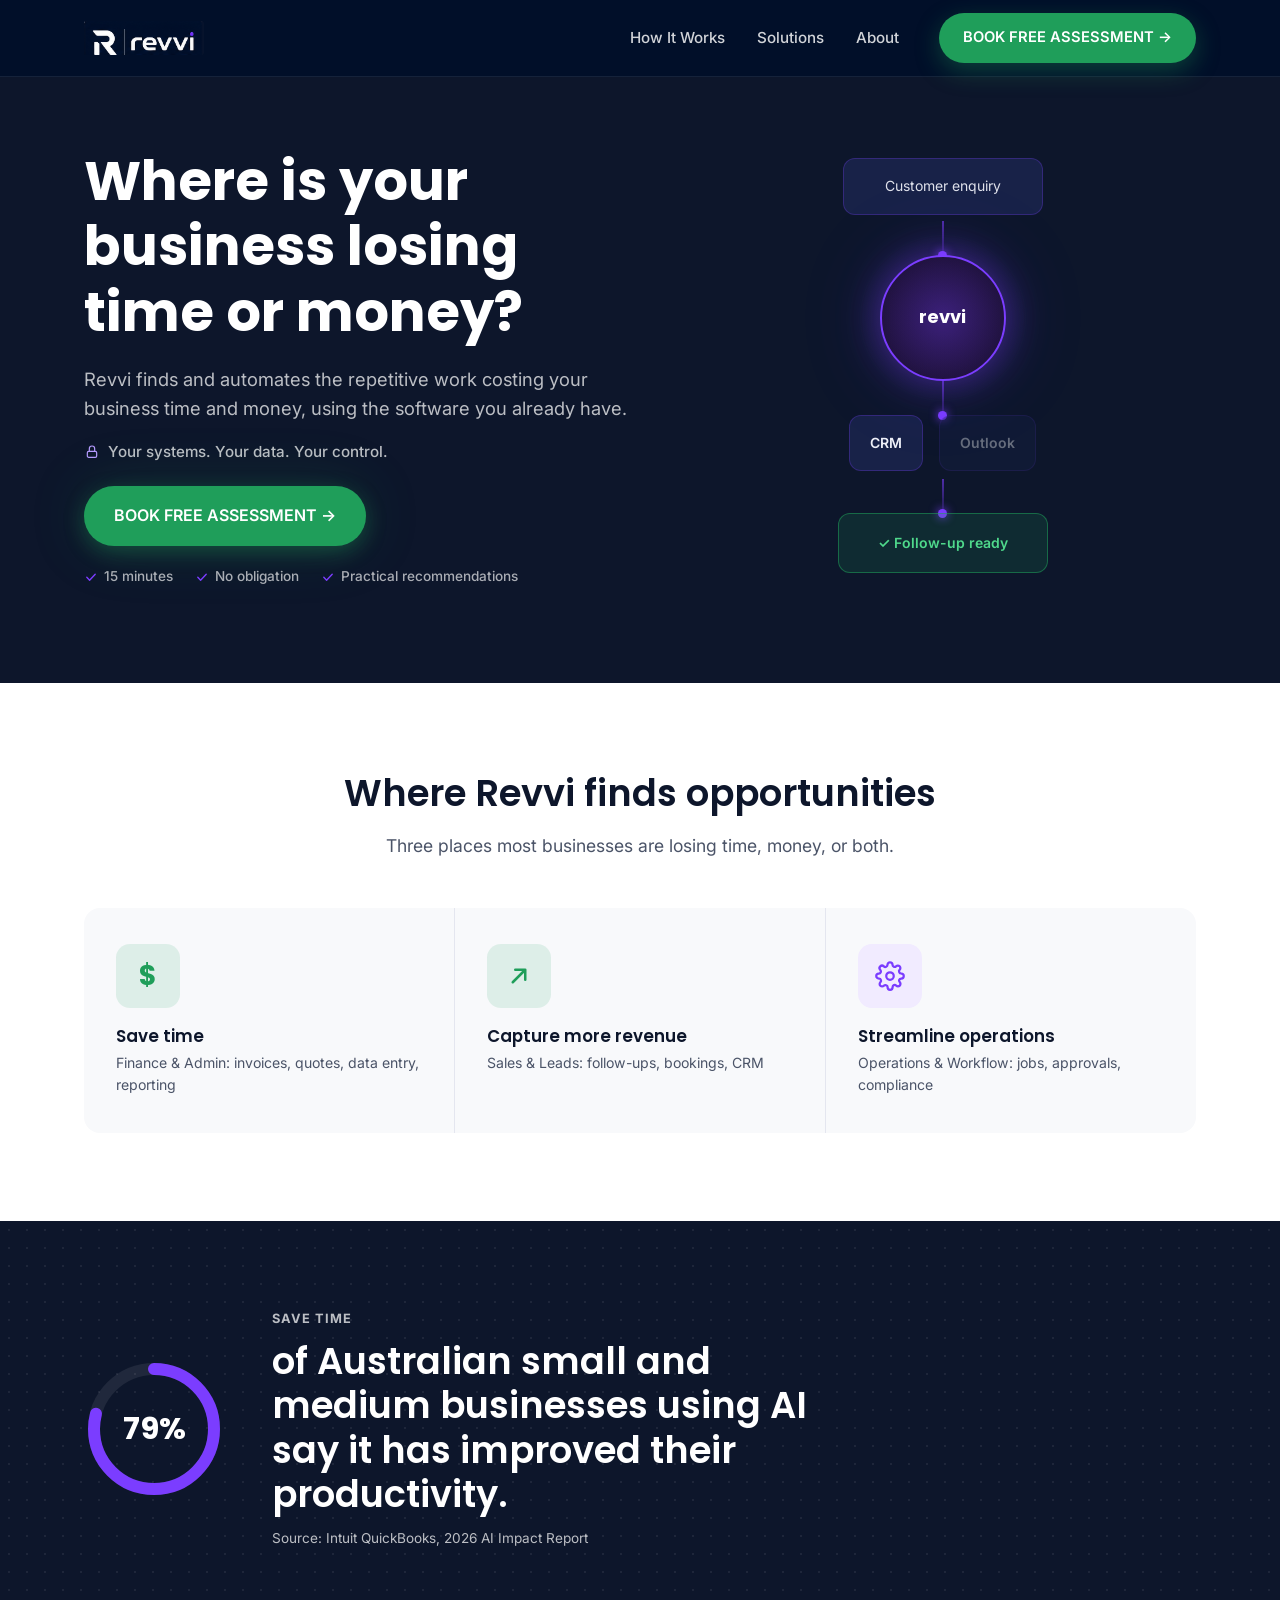
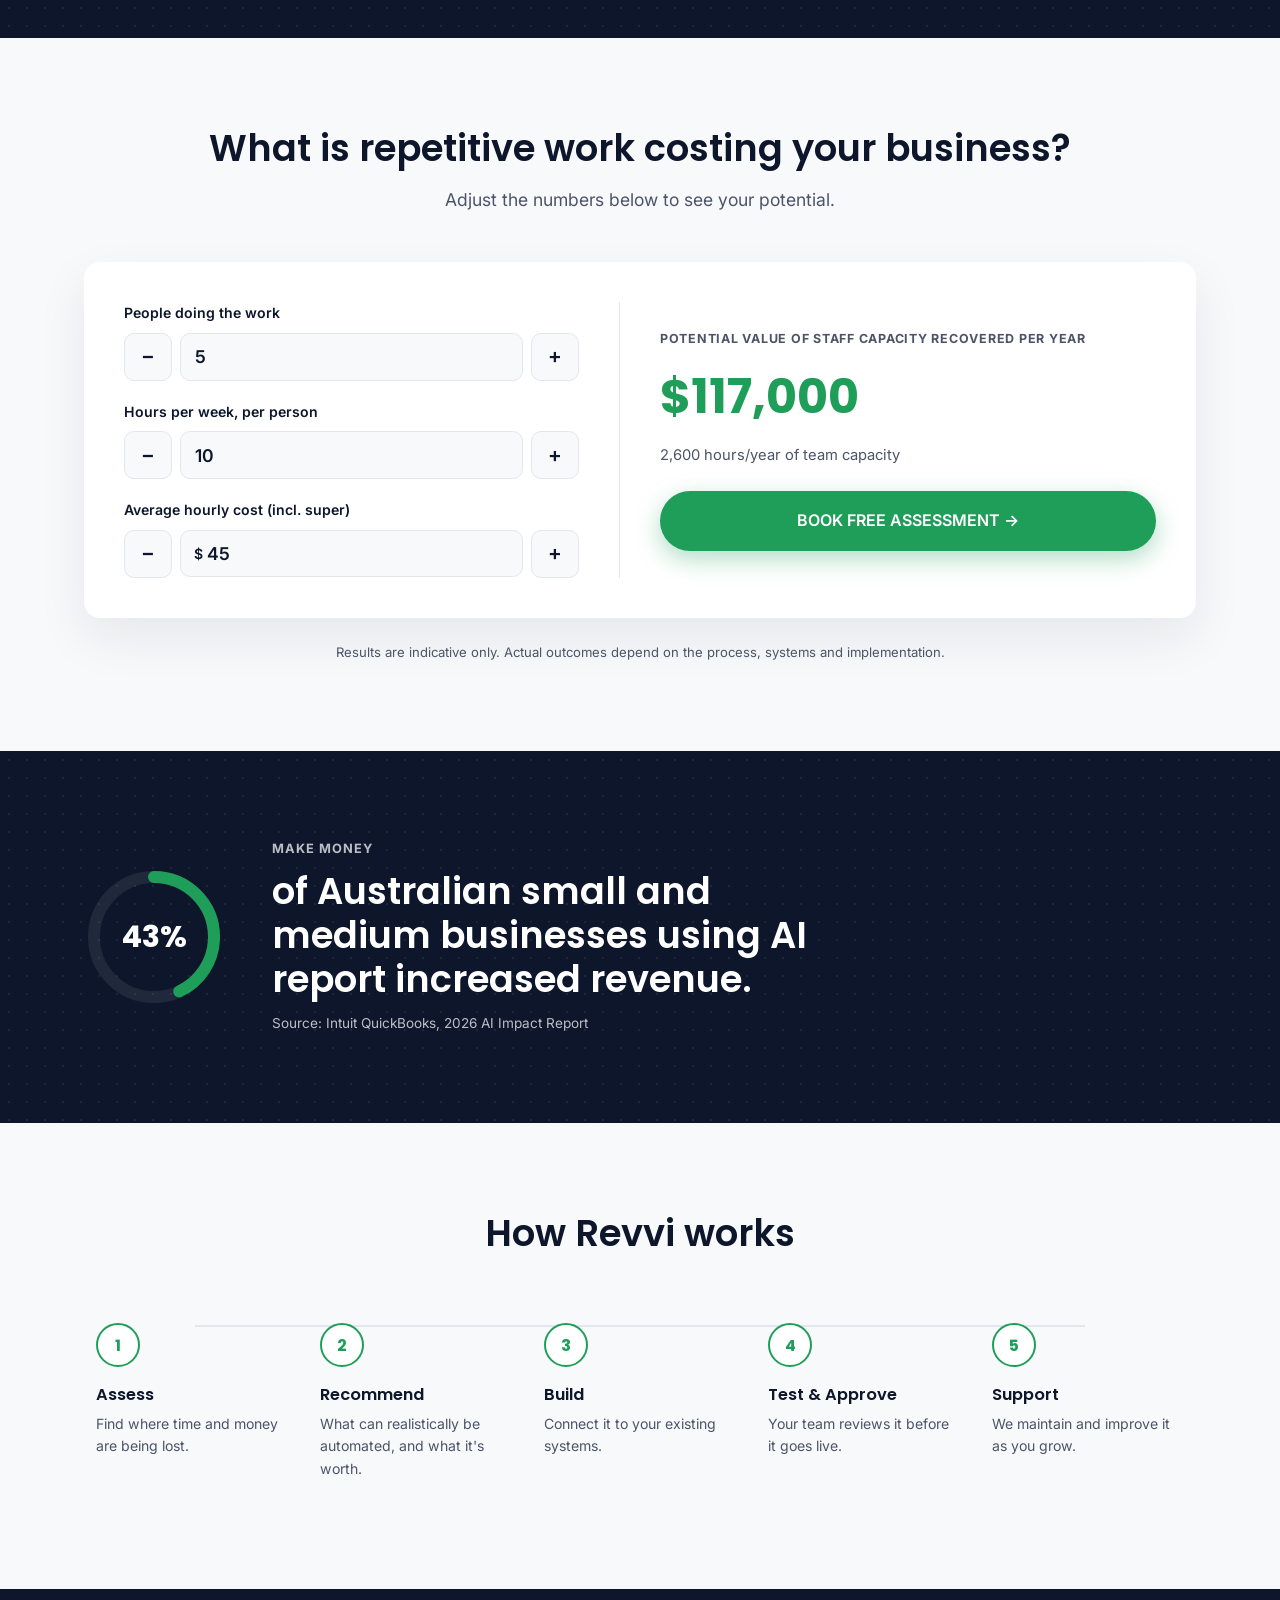
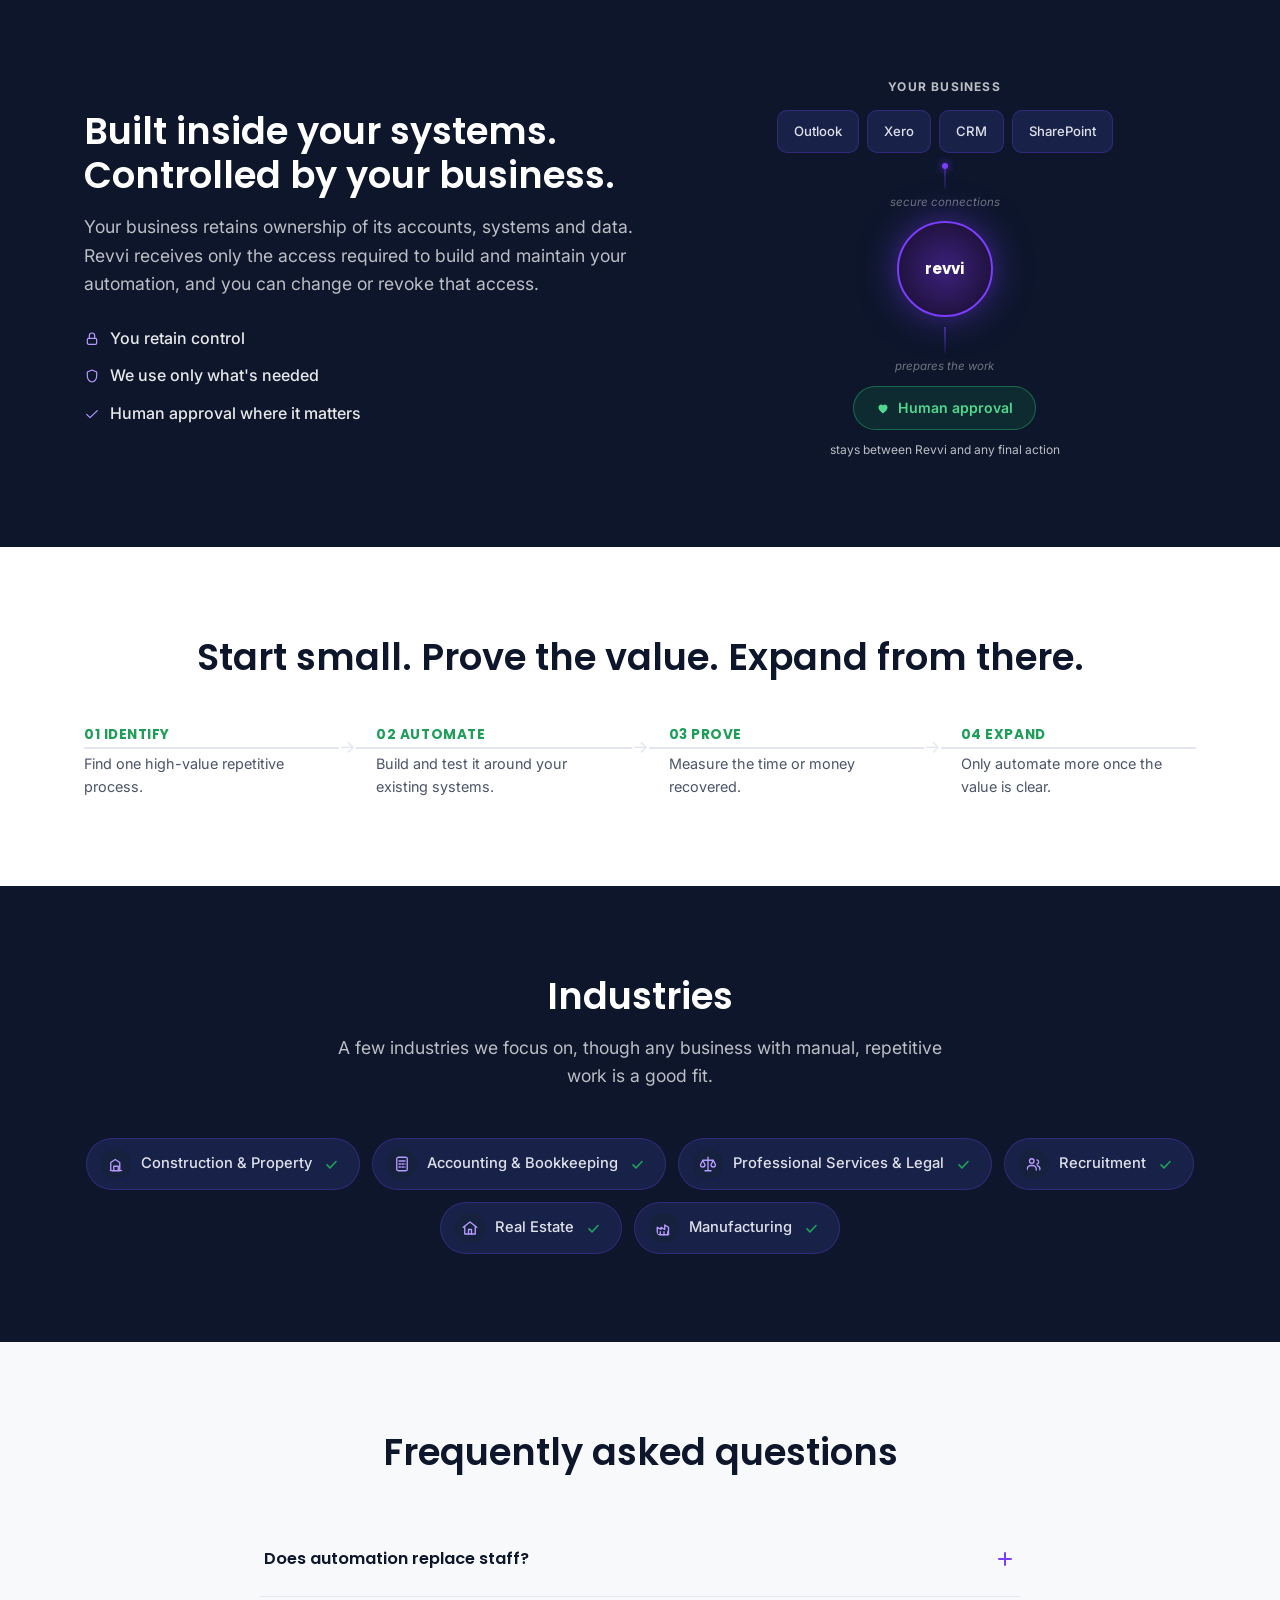
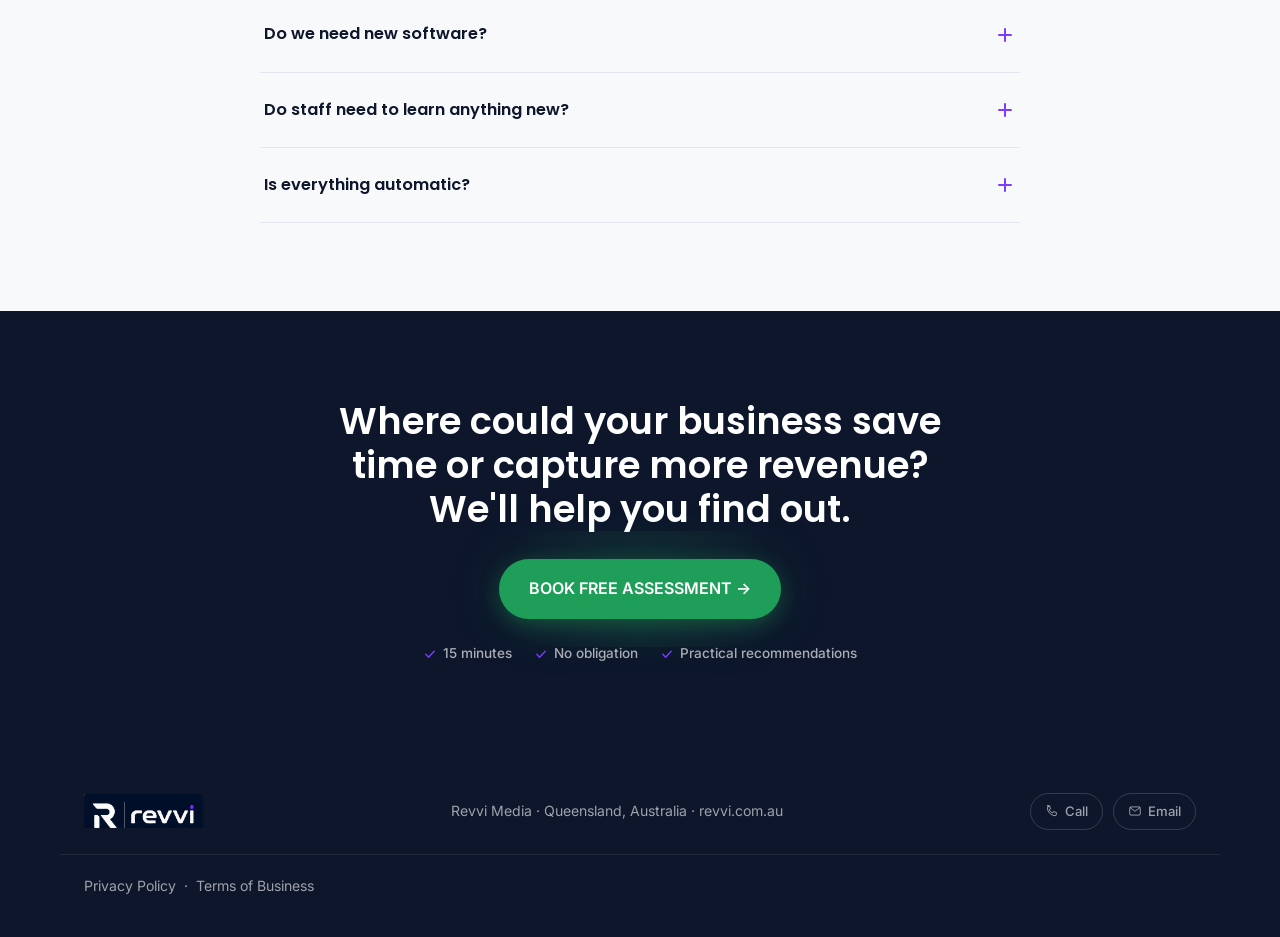
==== commit 96486d67: "Green primary buttons and accents, About page updates Client-requested styling pass using the establ" ====
--- a/index.html
+++ b/index.html
@@ -43,16 +43,16 @@
       <div class="hero-content">
         <h1>Where is your business losing time or money?</h1>
         <p class="hero-sub">Revvi finds and automates the repetitive work costing your business time and money, using the software you already have.</p>
+        <p class="hero-reassurance">
+          <svg width="14" height="14" viewBox="0 0 24 24" fill="none" xmlns="http://www.w3.org/2000/svg"><rect x="5" y="11" width="14" height="9" rx="2" stroke="currentColor" stroke-width="1.8"/><path d="M8 11V7a4 4 0 018 0v4" stroke="currentColor" stroke-width="1.8" stroke-linecap="round"/></svg>
+          Your systems. Your data. Your control.
+        </p>
         <a href="free-assessment.html" class="btn btn-primary">BOOK FREE ASSESSMENT &rarr;</a>
         <ul class="trust-row">
           <li><svg width="14" height="14" viewBox="0 0 20 20" fill="none" xmlns="http://www.w3.org/2000/svg"><path d="M4 10.5L8 14.5L16 6" stroke="currentColor" stroke-width="2" stroke-linecap="round" stroke-linejoin="round"/></svg> 15 minutes</li>
           <li><svg width="14" height="14" viewBox="0 0 20 20" fill="none" xmlns="http://www.w3.org/2000/svg"><path d="M4 10.5L8 14.5L16 6" stroke="currentColor" stroke-width="2" stroke-linecap="round" stroke-linejoin="round"/></svg> No obligation</li>
           <li><svg width="14" height="14" viewBox="0 0 20 20" fill="none" xmlns="http://www.w3.org/2000/svg"><path d="M4 10.5L8 14.5L16 6" stroke="currentColor" stroke-width="2" stroke-linecap="round" stroke-linejoin="round"/></svg> Practical recommendations</li>
         </ul>
-        <p class="hero-reassurance">
-          <svg width="14" height="14" viewBox="0 0 24 24" fill="none" xmlns="http://www.w3.org/2000/svg"><rect x="5" y="11" width="14" height="9" rx="2" stroke="currentColor" stroke-width="1.8"/><path d="M8 11V7a4 4 0 018 0v4" stroke="currentColor" stroke-width="1.8" stroke-linecap="round"/></svg>
-          Your systems. Your data. Your control.
-        </p>
       </div>
       <div class="hero-visual">
         <div class="diagram" id="diagram">
@@ -85,12 +85,12 @@
       </div>
       <div class="opportunity-row">
         <div class="opportunity-item">
-          <div class="opportunity-icon">$</div>
+          <div class="opportunity-icon opportunity-icon-green">$</div>
           <h3>Save time</h3>
           <p>Finance &amp; Admin: invoices, quotes, data entry, reporting</p>
         </div>
         <div class="opportunity-item">
-          <div class="opportunity-icon">
+          <div class="opportunity-icon opportunity-icon-green">
             <svg width="20" height="20" viewBox="0 0 24 24" fill="none" xmlns="http://www.w3.org/2000/svg"><path d="M7 17L17 7M17 7H9M17 7V15" stroke="currentColor" stroke-width="2" stroke-linecap="round" stroke-linejoin="round"/></svg>
           </div>
           <h3>Capture more revenue</h3>
@@ -331,26 +331,32 @@
         <span class="industry-chip">
           <svg class="industry-chip-icon" width="16" height="16" viewBox="0 0 24 24" fill="none" xmlns="http://www.w3.org/2000/svg"><path d="M3 21h18M5 21V10l6-4 6 4v11M9 21v-6h6v6" stroke="currentColor" stroke-width="1.8" stroke-linecap="round" stroke-linejoin="round"/></svg>
           Construction &amp; Property
+          <svg class="industry-chip-check" width="15" height="15" viewBox="0 0 20 20" fill="none" xmlns="http://www.w3.org/2000/svg"><path d="M4 10.5L8 14.5L16 6" stroke="currentColor" stroke-width="2.2" stroke-linecap="round" stroke-linejoin="round"/></svg>
         </span>
         <span class="industry-chip">
           <svg class="industry-chip-icon" width="16" height="16" viewBox="0 0 24 24" fill="none" xmlns="http://www.w3.org/2000/svg"><rect x="5" y="3" width="14" height="18" rx="2" stroke="currentColor" stroke-width="1.8"/><path d="M8 8h8M8 12h2M12 12h2M16 12h0M8 16h2M12 16h2M16 16h0" stroke="currentColor" stroke-width="1.8" stroke-linecap="round"/></svg>
           Accounting &amp; Bookkeeping
+          <svg class="industry-chip-check" width="15" height="15" viewBox="0 0 20 20" fill="none" xmlns="http://www.w3.org/2000/svg"><path d="M4 10.5L8 14.5L16 6" stroke="currentColor" stroke-width="2.2" stroke-linecap="round" stroke-linejoin="round"/></svg>
         </span>
         <span class="industry-chip">
           <svg class="industry-chip-icon" width="16" height="16" viewBox="0 0 24 24" fill="none" xmlns="http://www.w3.org/2000/svg"><path d="M12 3v18M5 7l-3 6a3 3 0 006 0l-3-6zM19 7l-3 6a3 3 0 006 0l-3-6zM5 7h14M8 21h8" stroke="currentColor" stroke-width="1.8" stroke-linecap="round" stroke-linejoin="round"/></svg>
           Professional Services &amp; Legal
+          <svg class="industry-chip-check" width="15" height="15" viewBox="0 0 20 20" fill="none" xmlns="http://www.w3.org/2000/svg"><path d="M4 10.5L8 14.5L16 6" stroke="currentColor" stroke-width="2.2" stroke-linecap="round" stroke-linejoin="round"/></svg>
         </span>
         <span class="industry-chip">
           <svg class="industry-chip-icon" width="16" height="16" viewBox="0 0 24 24" fill="none" xmlns="http://www.w3.org/2000/svg"><circle cx="9" cy="8" r="3" stroke="currentColor" stroke-width="1.8"/><path d="M3 20v-1a5 5 0 015-5h2a5 5 0 015 5v1M16 6.5a3 3 0 010 5.8M20 20v-1a5 5 0 00-3.5-4.8" stroke="currentColor" stroke-width="1.8" stroke-linecap="round"/></svg>
           Recruitment
+          <svg class="industry-chip-check" width="15" height="15" viewBox="0 0 20 20" fill="none" xmlns="http://www.w3.org/2000/svg"><path d="M4 10.5L8 14.5L16 6" stroke="currentColor" stroke-width="2.2" stroke-linecap="round" stroke-linejoin="round"/></svg>
         </span>
         <span class="industry-chip">
           <svg class="industry-chip-icon" width="16" height="16" viewBox="0 0 24 24" fill="none" xmlns="http://www.w3.org/2000/svg"><path d="M3 11l9-7 9 7" stroke="currentColor" stroke-width="1.8" stroke-linecap="round" stroke-linejoin="round"/><path d="M5 10v10h14V10" stroke="currentColor" stroke-width="1.8" stroke-linecap="round" stroke-linejoin="round"/><path d="M10 20v-6h4v6" stroke="currentColor" stroke-width="1.8" stroke-linecap="round" stroke-linejoin="round"/></svg>
           Real Estate
+          <svg class="industry-chip-check" width="15" height="15" viewBox="0 0 20 20" fill="none" xmlns="http://www.w3.org/2000/svg"><path d="M4 10.5L8 14.5L16 6" stroke="currentColor" stroke-width="2.2" stroke-linecap="round" stroke-linejoin="round"/></svg>
         </span>
         <span class="industry-chip">
           <svg class="industry-chip-icon" width="16" height="16" viewBox="0 0 24 24" fill="none" xmlns="http://www.w3.org/2000/svg"><path d="M3 21V11l5 3V11l5 3V8l5 3v10H3z" stroke="currentColor" stroke-width="1.8" stroke-linejoin="round"/><path d="M7 21v-4M12 21v-4M17 21v-4" stroke="currentColor" stroke-width="1.8" stroke-linecap="round"/></svg>
           Manufacturing
+          <svg class="industry-chip-check" width="15" height="15" viewBox="0 0 20 20" fill="none" xmlns="http://www.w3.org/2000/svg"><path d="M4 10.5L8 14.5L16 6" stroke="currentColor" stroke-width="2.2" stroke-linecap="round" stroke-linejoin="round"/></svg>
         </span>
       </div>
     </div>
@@ -421,7 +427,7 @@
     <a href="index.html" class="site-logo">
       <img src="assets/logo/revvi-logo-lockup-dark-bg.png" alt="Revvi">
     </a>
-    <p>Revvi Media · Gold Coast, Australia · revvi.com.au</p>
+    <p>Revvi Media · Queensland, Australia · revvi.com.au</p>
     <div class="footer-contact">
       <a href="tel:0477204208" class="footer-contact-link">
         <svg width="14" height="14" viewBox="0 0 24 24" fill="none" xmlns="http://www.w3.org/2000/svg"><path d="M4.5 3h3.5l1.5 5-2.5 1.5a13 13 0 006 6l1.5-2.5 5 1.5v3.5a2 2 0 01-2 2C10.5 20 4 13.5 4 6.5a2 2 0 012-2z" stroke="currentColor" stroke-width="1.6" stroke-linecap="round" stroke-linejoin="round"/></svg>
--- a/styles.css
+++ b/styles.css
@@ -9,6 +9,7 @@
   --purple-dark: #6529e6;
   --purple-light: #B69BFF;
   --green: #1F9E5A;
+  --green-dark: #187A46;
   --green-light: #4FD98C;
   --navy-card: #182248;
   --navy-card-border: rgba(123, 61, 255, 0.27);
@@ -150,17 +151,21 @@
 .hero .hero-reassurance {
   display: flex;
   align-items: center;
-  gap: 6px;
-  margin-top: 14px;
-  font-size: 0.82rem;
+  gap: 8px;
+  /* Sits between the hero subtext and the CTA button */
+  margin: 0 0 22px;
+  font-size: 0.95rem;
   font-weight: 500;
-  /* Beats .bg-navy p's rgba(255,255,255,0.72) on specificity so this
-     actually reads as more muted than regular hero body text. */
-  color: rgba(255,255,255,0.45);
+  /* Beats .bg-navy p's rgba(255,255,255,0.72) on specificity. Lifted from
+     the old 0.45 so it reads as confident at this size, still below the
+     weight of body copy. */
+  color: rgba(255,255,255,0.72);
 }
 
 .hero-reassurance svg {
   flex-shrink: 0;
+  width: 16px;
+  height: 16px;
   color: var(--purple-light);
 }
 
@@ -218,15 +223,15 @@
 }
 
 .btn-primary {
-  background: var(--purple);
+  background: var(--green);
   color: var(--white);
-  box-shadow: 0 8px 24px rgba(123, 61, 255, 0.35);
+  box-shadow: 0 8px 24px rgba(31, 158, 90, 0.35);
 }
 
 .btn-primary:hover {
-  background: var(--purple-dark);
+  background: var(--green-dark);
   transform: translateY(-1px);
-  box-shadow: 0 10px 28px rgba(123, 61, 255, 0.45);
+  box-shadow: 0 10px 28px rgba(31, 158, 90, 0.45);
 }
 
 .btn:disabled {
@@ -243,11 +248,11 @@
    .bg-navy so it applies automatically anywhere this button appears on a
    dark section (hero, final CTA) without touching each instance. */
 .bg-navy .btn-primary {
-  box-shadow: 0 6px 20px rgba(123, 61, 255, 0.35), 0 0 60px rgba(123, 61, 255, 0.18);
+  box-shadow: 0 6px 20px rgba(31, 158, 90, 0.35), 0 0 60px rgba(31, 158, 90, 0.18);
 }
 
 .bg-navy .btn-primary:hover {
-  box-shadow: 0 8px 24px rgba(123, 61, 255, 0.4), 0 0 70px rgba(123, 61, 255, 0.22);
+  box-shadow: 0 8px 24px rgba(31, 158, 90, 0.4), 0 0 70px rgba(31, 158, 90, 0.22);
 }
 
 /* ==========================================================================
@@ -564,9 +569,9 @@
 }
 
 .opportunity-icon {
-  width: 44px;
-  height: 44px;
-  border-radius: 12px;
+  width: 64px;
+  height: 64px;
+  border-radius: 14px;
   background: var(--lavender);
   color: var(--purple);
   display: flex;
@@ -575,8 +580,20 @@
   margin-bottom: 18px;
   font-family: var(--font-heading);
   font-weight: 700;
-  font-size: 1.1rem;
+  font-size: 1.7rem;
   transition: transform 0.2s ease, box-shadow 0.2s ease;
+}
+
+.opportunity-icon svg {
+  width: 30px;
+  height: 30px;
+}
+
+/* Save time ($) and Capture more revenue (arrow) read as positive
+   outcomes, so they take the results green. */
+.opportunity-icon-green {
+  background: rgba(31, 158, 90, 0.12);
+  color: var(--green);
 }
 
 .opportunity-item:hover .opportunity-icon {
@@ -879,7 +896,7 @@
   line-height: 1.2;
   letter-spacing: 0.04em;
   text-transform: uppercase;
-  color: var(--purple);
+  color: var(--green);
   margin: 0 0 8px;
 }
 
@@ -938,8 +955,8 @@
   flex-shrink: 0;
   border-radius: 50%;
   background: var(--white);
-  border: 2px solid var(--purple);
-  color: var(--purple);
+  border: 2px solid var(--green);
+  color: var(--green);
   font-family: var(--font-heading);
   font-weight: 700;
   margin-bottom: 18px;
@@ -952,9 +969,9 @@
 }
 
 @keyframes timelineNumGlow {
-  0% { box-shadow: 0 0 0 0 rgba(123, 61, 255, 0); }
-  40% { box-shadow: 0 0 0 8px rgba(123, 61, 255, 0.25); }
-  100% { box-shadow: 0 0 0 0 rgba(123, 61, 255, 0); }
+  0% { box-shadow: 0 0 0 0 rgba(31, 158, 90, 0); }
+  40% { box-shadow: 0 0 0 8px rgba(31, 158, 90, 0.25); }
+  100% { box-shadow: 0 0 0 0 rgba(31, 158, 90, 0); }
 }
 
 @media (prefers-reduced-motion: reduce) {
@@ -982,9 +999,9 @@
 
 .timeline-step:hover .timeline-num,
 .timeline-step.is-active .timeline-num {
-  background: var(--purple);
+  background: var(--green);
   color: var(--white);
-  box-shadow: 0 0 0 6px rgba(123, 61, 255, 0.15);
+  box-shadow: 0 0 0 6px rgba(31, 158, 90, 0.15);
 }
 
 /* ==========================================================================
@@ -1020,6 +1037,10 @@
 .trust-points svg {
   flex-shrink: 0;
   color: var(--purple-light);
+}
+
+.trust-points svg.trust-point-check {
+  color: var(--green);
 }
 
 .security-diagram {
@@ -1191,6 +1212,13 @@
   background: var(--navy-soft);
 }
 
+/* Trailing confirmation tick inside each industry pill */
+.industry-chip-check {
+  flex-shrink: 0;
+  margin-left: 2px;
+  color: var(--green);
+}
+
 .industry-chip-icon {
   flex-shrink: 0;
   width: 30px;
@@ -1288,7 +1316,7 @@
   /* Softer + a further-out fade (75% vs the old 70%) so this ambient pulse
      matches the calmer .bg-navy .btn-primary shadow above rather than
      reading as its own separate bright halo on top of it. */
-  background: radial-gradient(circle, rgba(123, 61, 255, 0.35) 0%, rgba(123, 61, 255, 0) 75%);
+  background: radial-gradient(circle, rgba(31, 158, 90, 0.35) 0%, rgba(31, 158, 90, 0) 75%);
   opacity: 0.4;
   animation: finalCtaGlow 4.5s ease-in-out infinite;
 }
@@ -1963,6 +1991,16 @@
   margin-bottom: 20px;
 }
 
+/* Small Revvi mark opening the bio paragraph. Uses the transparent icon
+   so it sits flush on the white section with no visible box. */
+.founder-bio-icon {
+  display: inline-block;
+  width: 22px;
+  height: auto;
+  margin-right: 8px;
+  vertical-align: -4px;
+}
+
 .approach-cards {
   display: flex;
   gap: 24px;
@@ -2009,6 +2047,7 @@
   margin: 0 auto 16px;
   border-radius: 12px;
   background: var(--lavender);
+  border: 2px solid var(--green);
   color: var(--purple);
   display: flex;
   align-items: center;
@@ -2092,6 +2131,10 @@
   .about-security-visual .security-approval {
     transition: none;
   }
+}
+
+.technical-capability .tool-pill {
+  border: 2px solid var(--green);
 }
 
 .technical-capability .tool-pills {
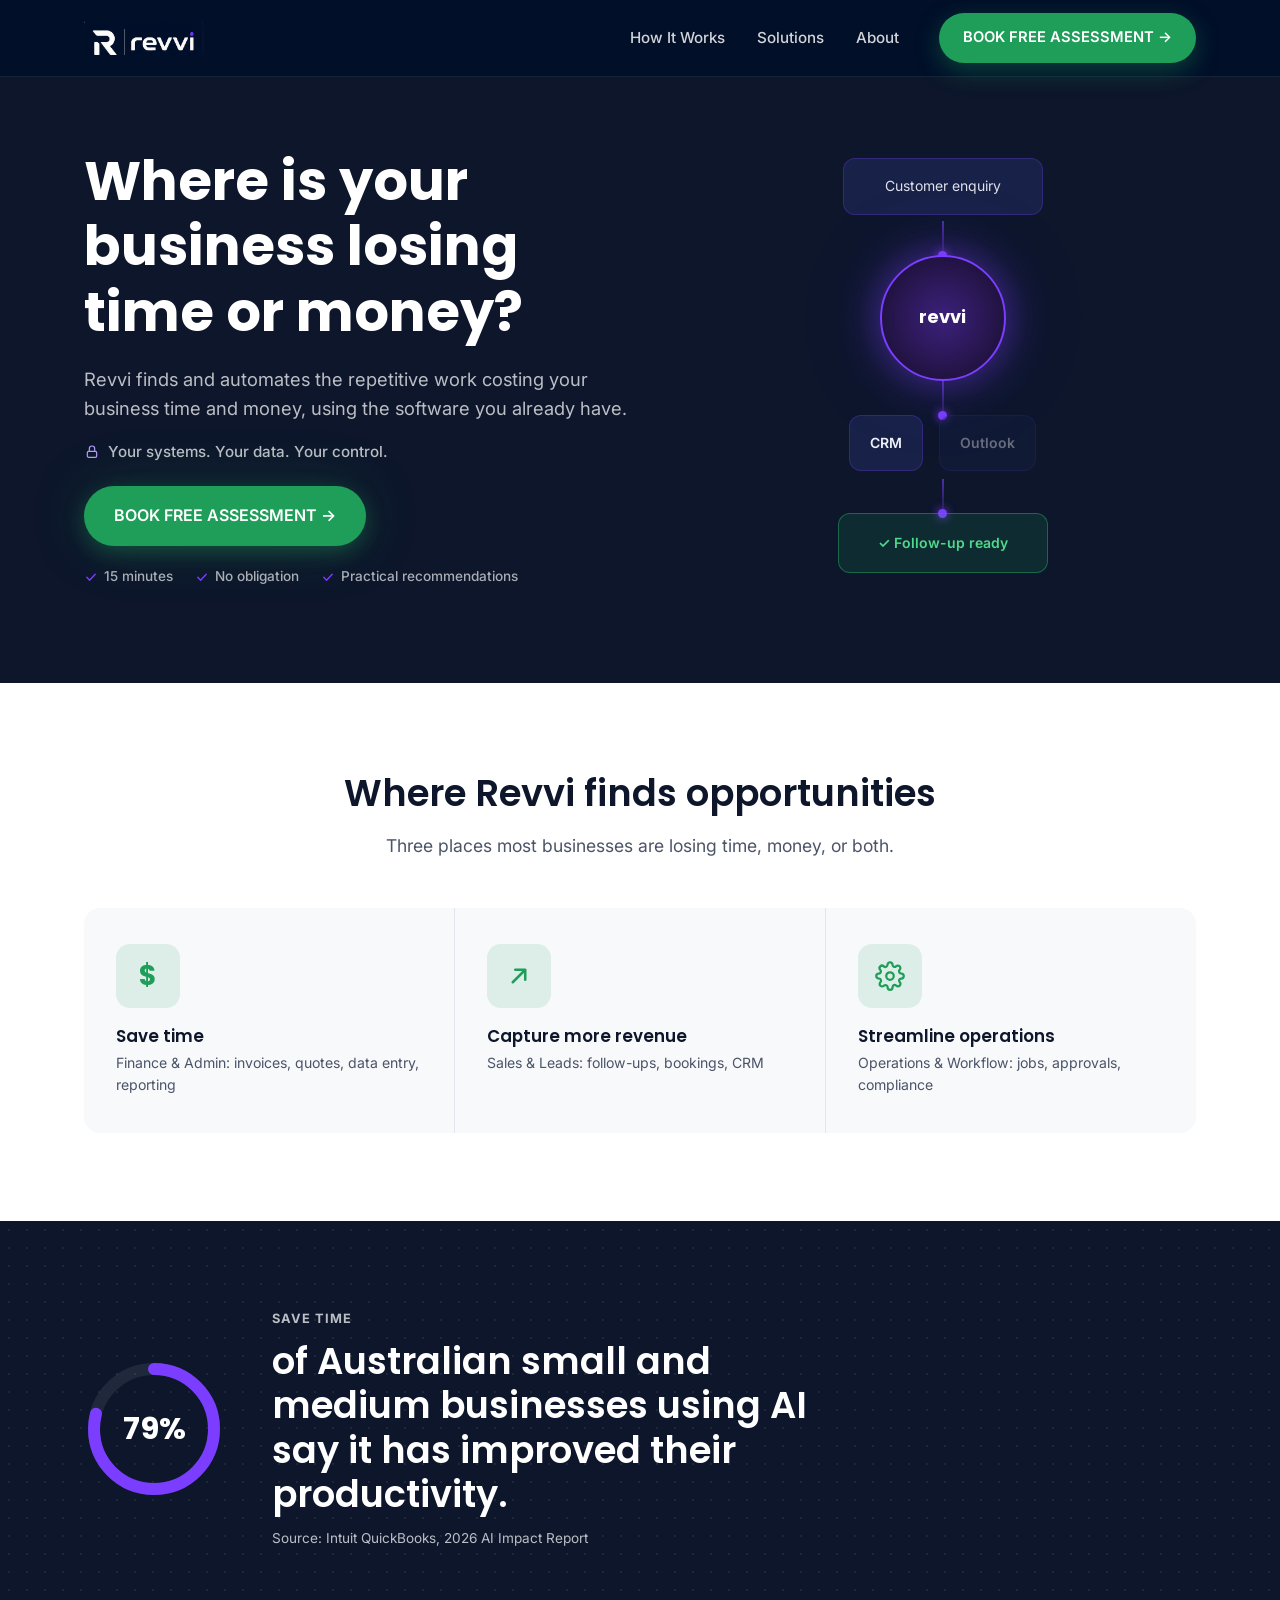
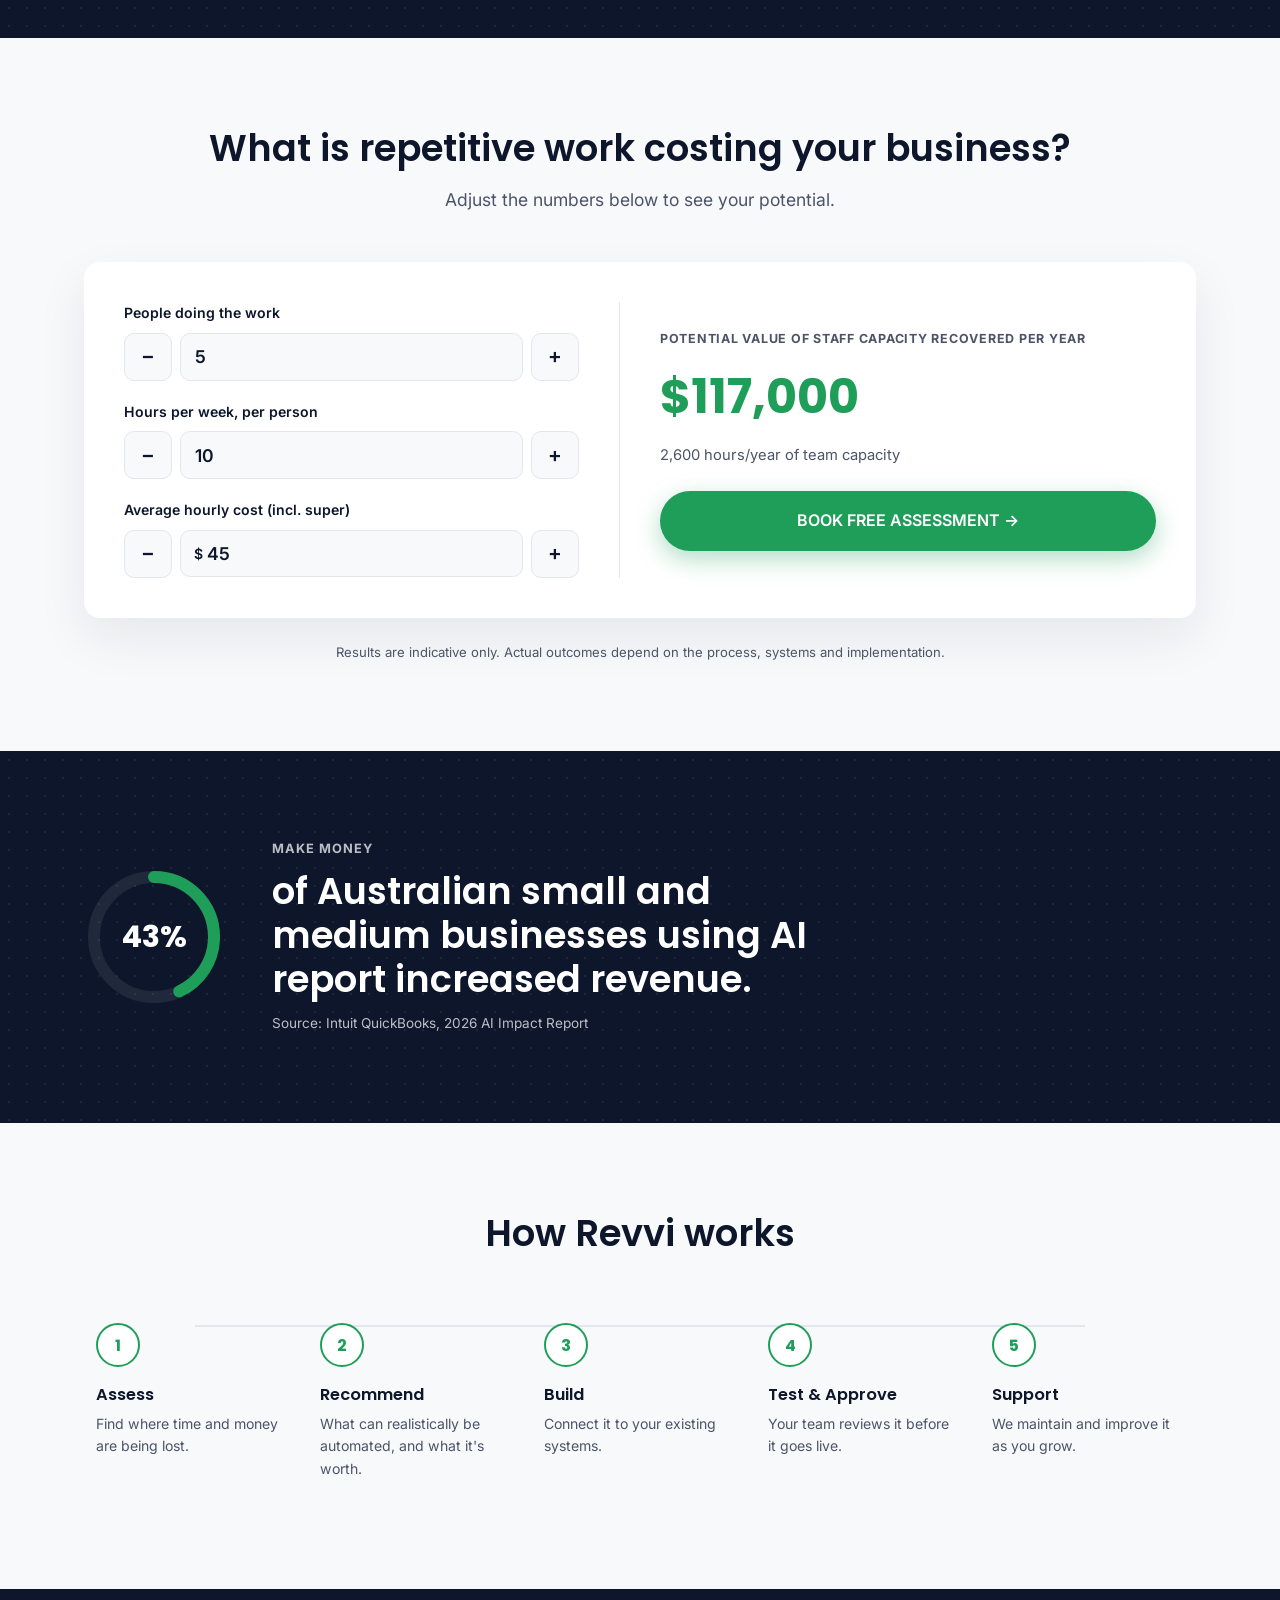
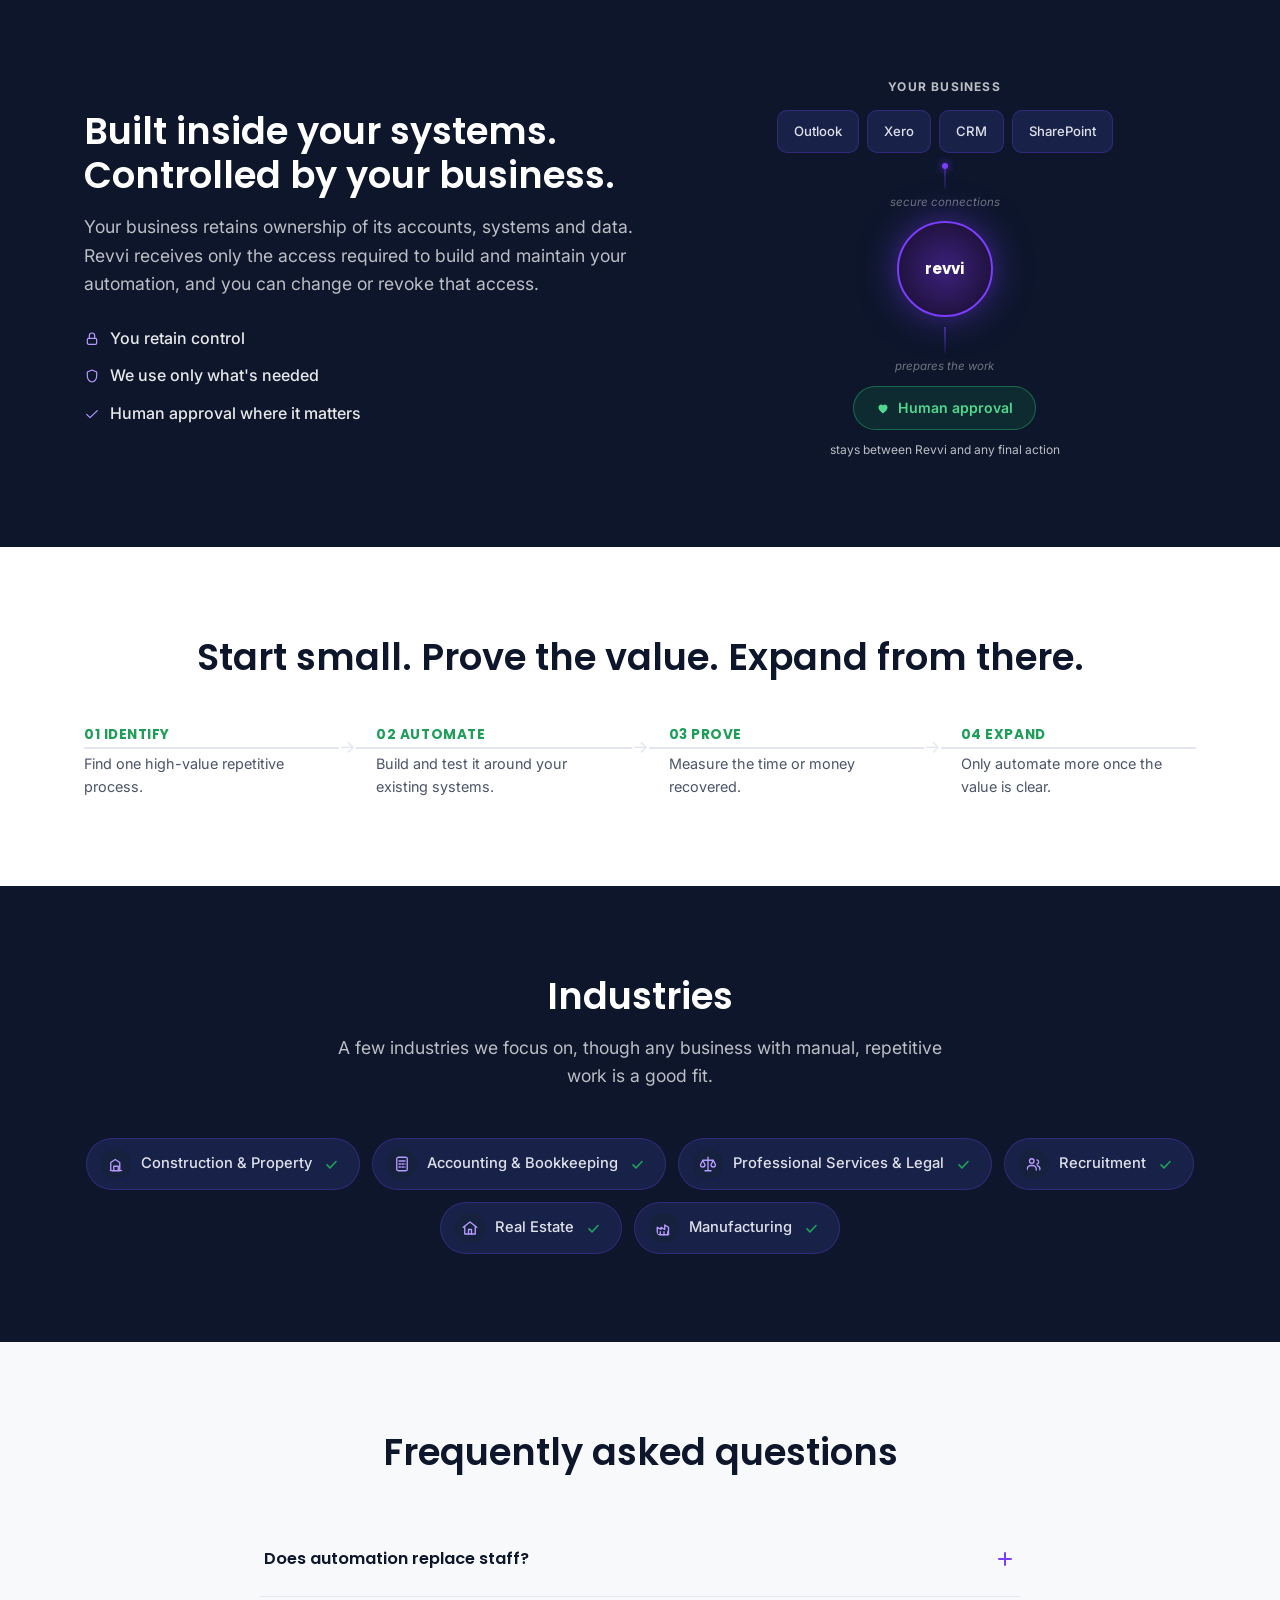
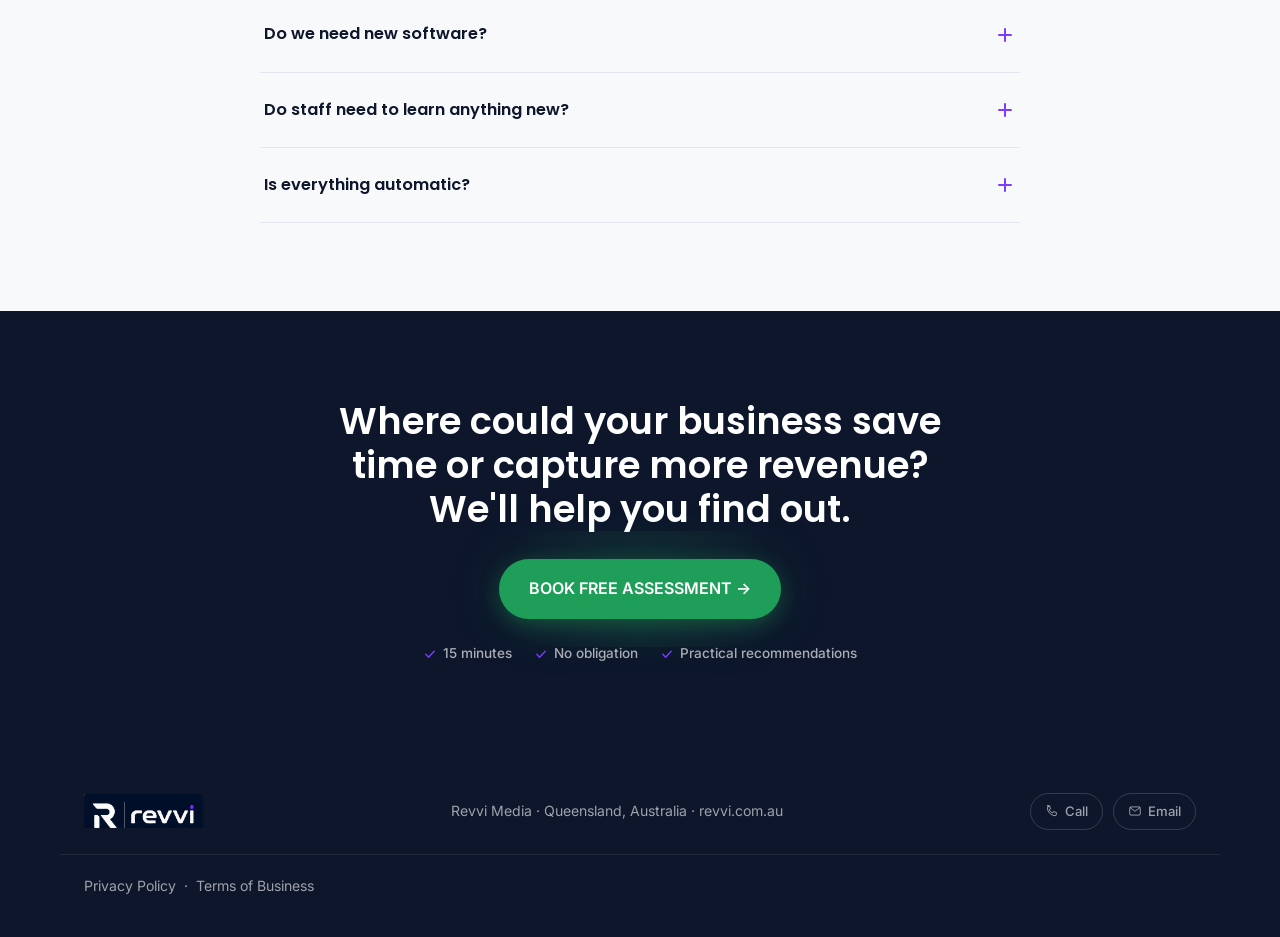
==== commit b0b30c31: "Make Streamline operations gear icon green All three pillar icons in "Where Revvi Finds Opportunitie" ====
--- a/index.html
+++ b/index.html
@@ -97,7 +97,7 @@
           <p>Sales &amp; Leads: follow-ups, bookings, CRM</p>
         </div>
         <div class="opportunity-item">
-          <div class="opportunity-icon">
+          <div class="opportunity-icon opportunity-icon-green">
             <svg width="20" height="20" viewBox="0 0 24 24" fill="none" xmlns="http://www.w3.org/2000/svg"><circle cx="12" cy="12" r="3" stroke="currentColor" stroke-width="1.8"/><path d="M19.4 15a1.65 1.65 0 00.33 1.82l.06.06a2 2 0 11-2.83 2.83l-.06-.06a1.65 1.65 0 00-1.82-.33 1.65 1.65 0 00-1 1.51V21a2 2 0 01-4 0v-.09A1.65 1.65 0 009 19.4a1.65 1.65 0 00-1.82.33l-.06.06a2 2 0 11-2.83-2.83l.06-.06A1.65 1.65 0 004.68 15a1.65 1.65 0 00-1.51-1H3a2 2 0 010-4h.09A1.65 1.65 0 004.6 9a1.65 1.65 0 00-.33-1.82l-.06-.06a2 2 0 112.83-2.83l.06.06A1.65 1.65 0 009 4.6a1.65 1.65 0 001-1.51V3a2 2 0 014 0v.09a1.65 1.65 0 001 1.51 1.65 1.65 0 001.82-.33l.06-.06a2 2 0 112.83 2.83l-.06.06A1.65 1.65 0 0019.4 9a1.65 1.65 0 001.51 1H21a2 2 0 010 4h-.09a1.65 1.65 0 00-1.51 1z" stroke="currentColor" stroke-width="1.8" stroke-linecap="round" stroke-linejoin="round"/></svg>
           </div>
           <h3>Streamline operations</h3>
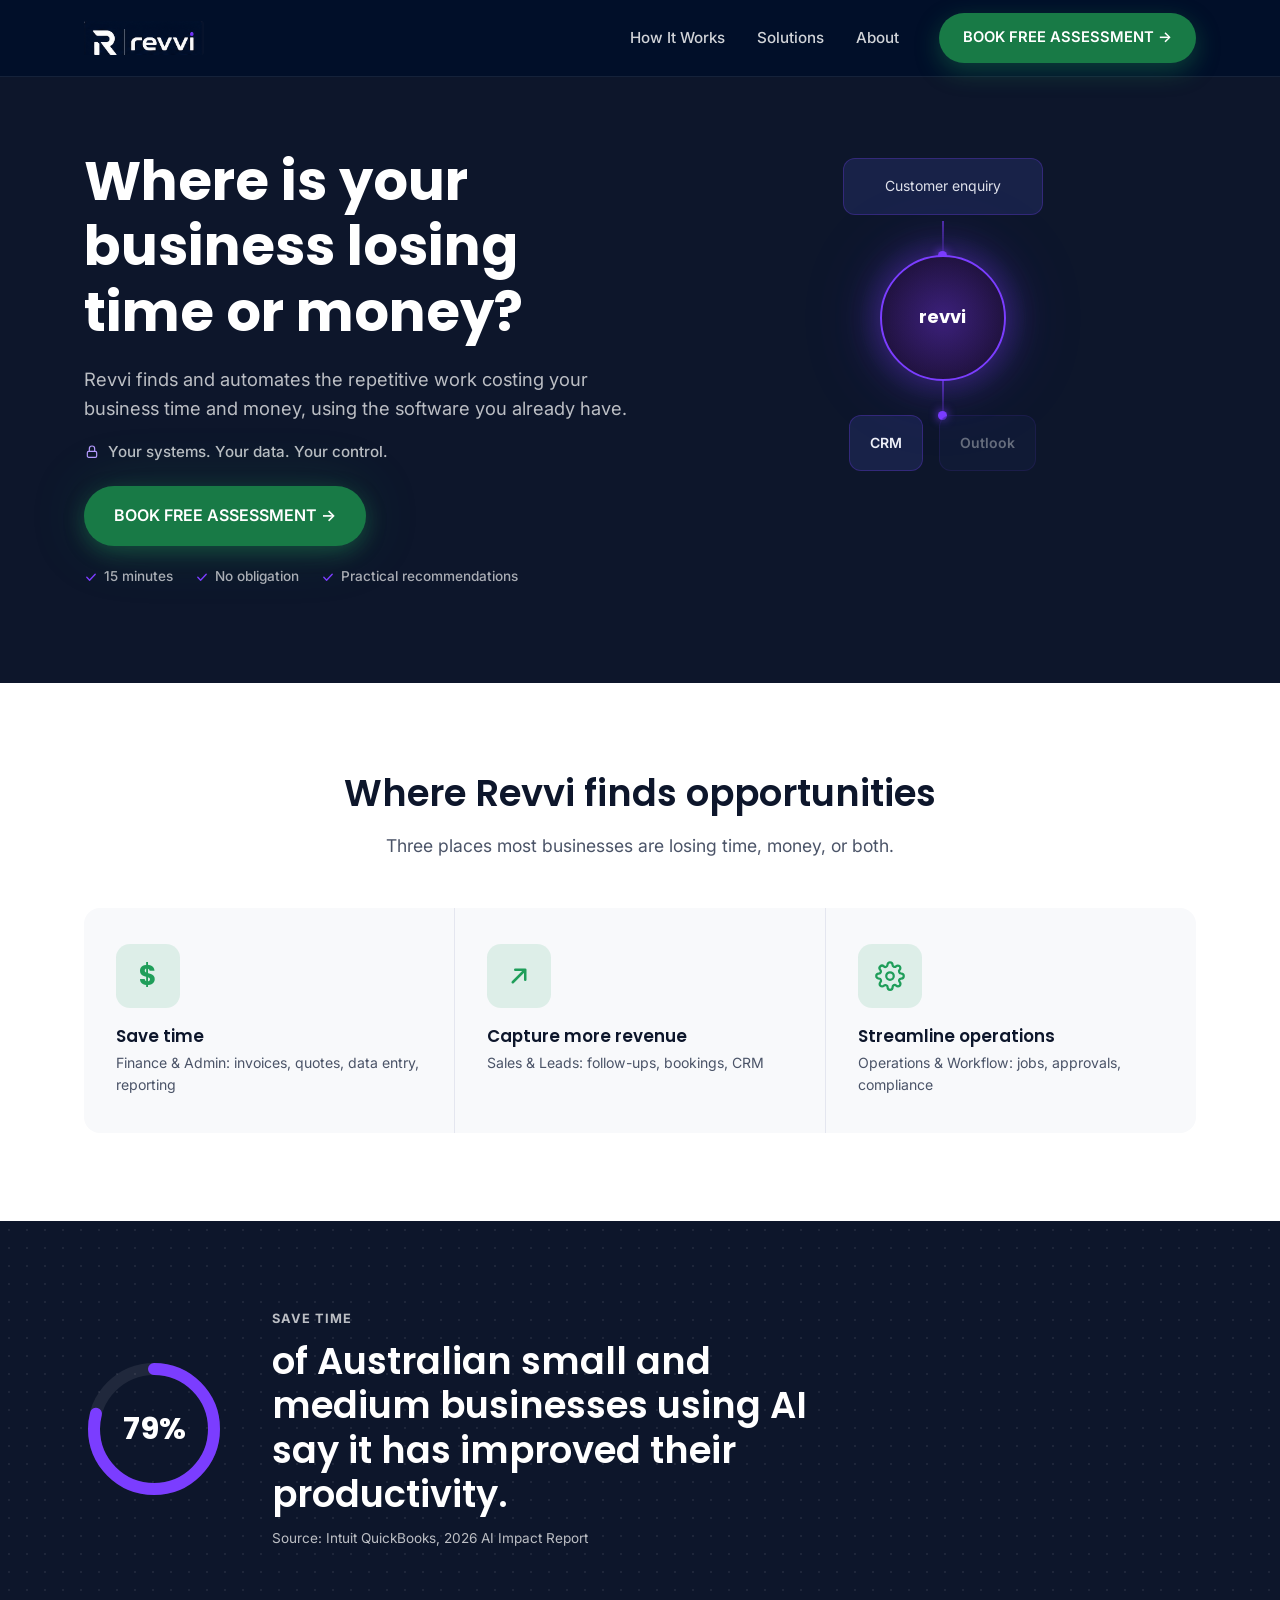
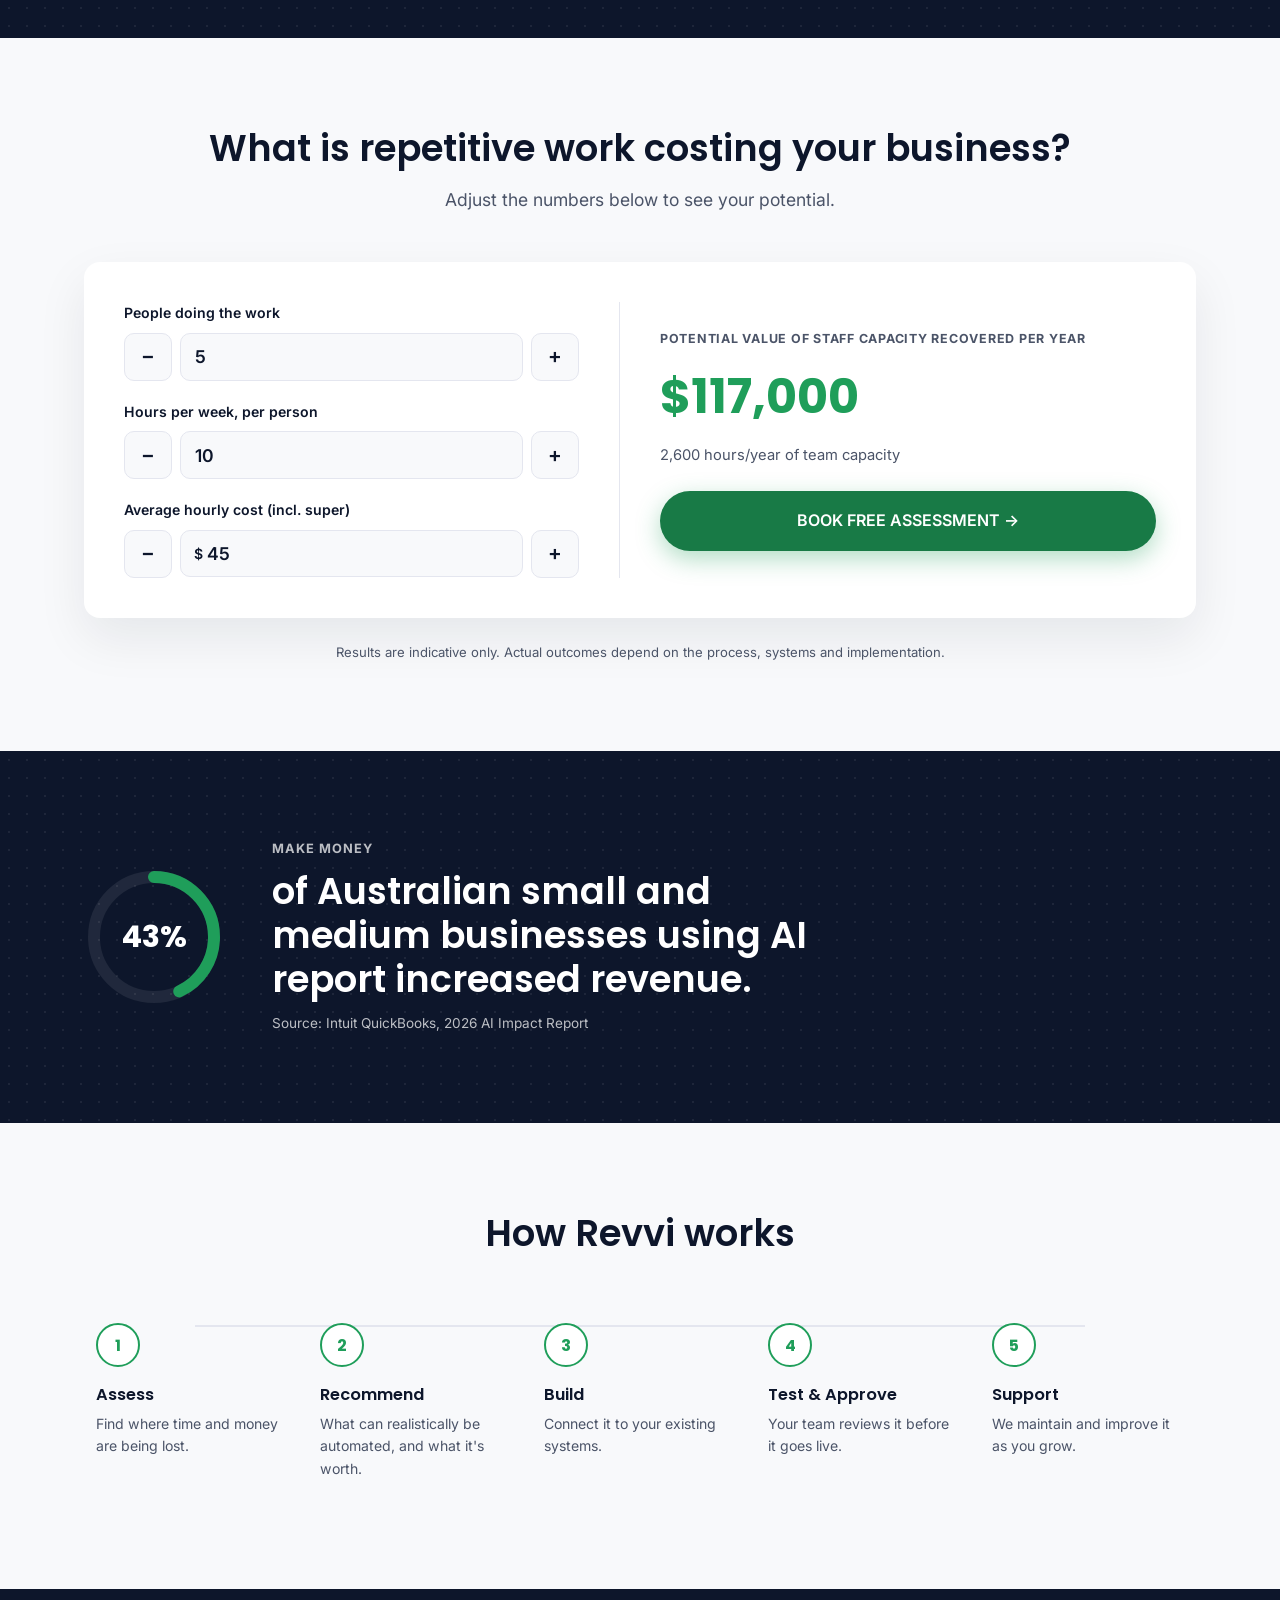
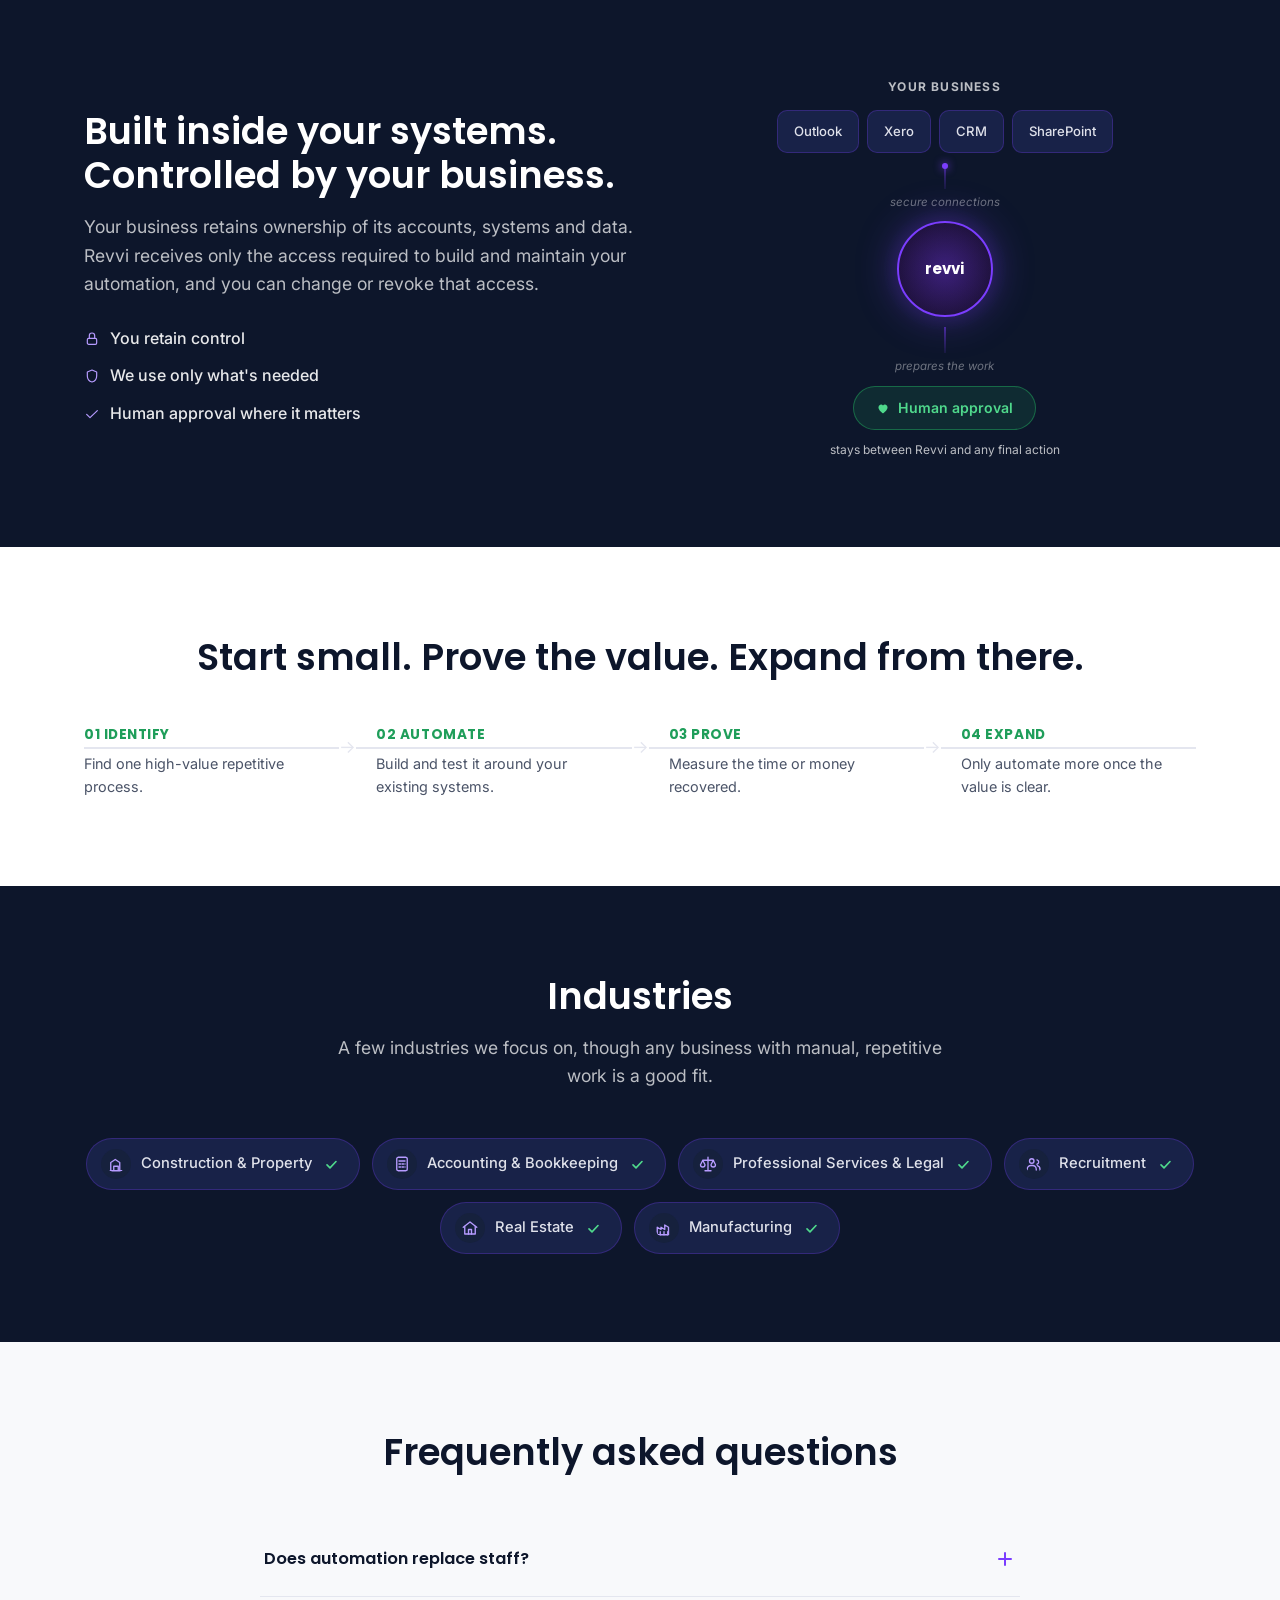
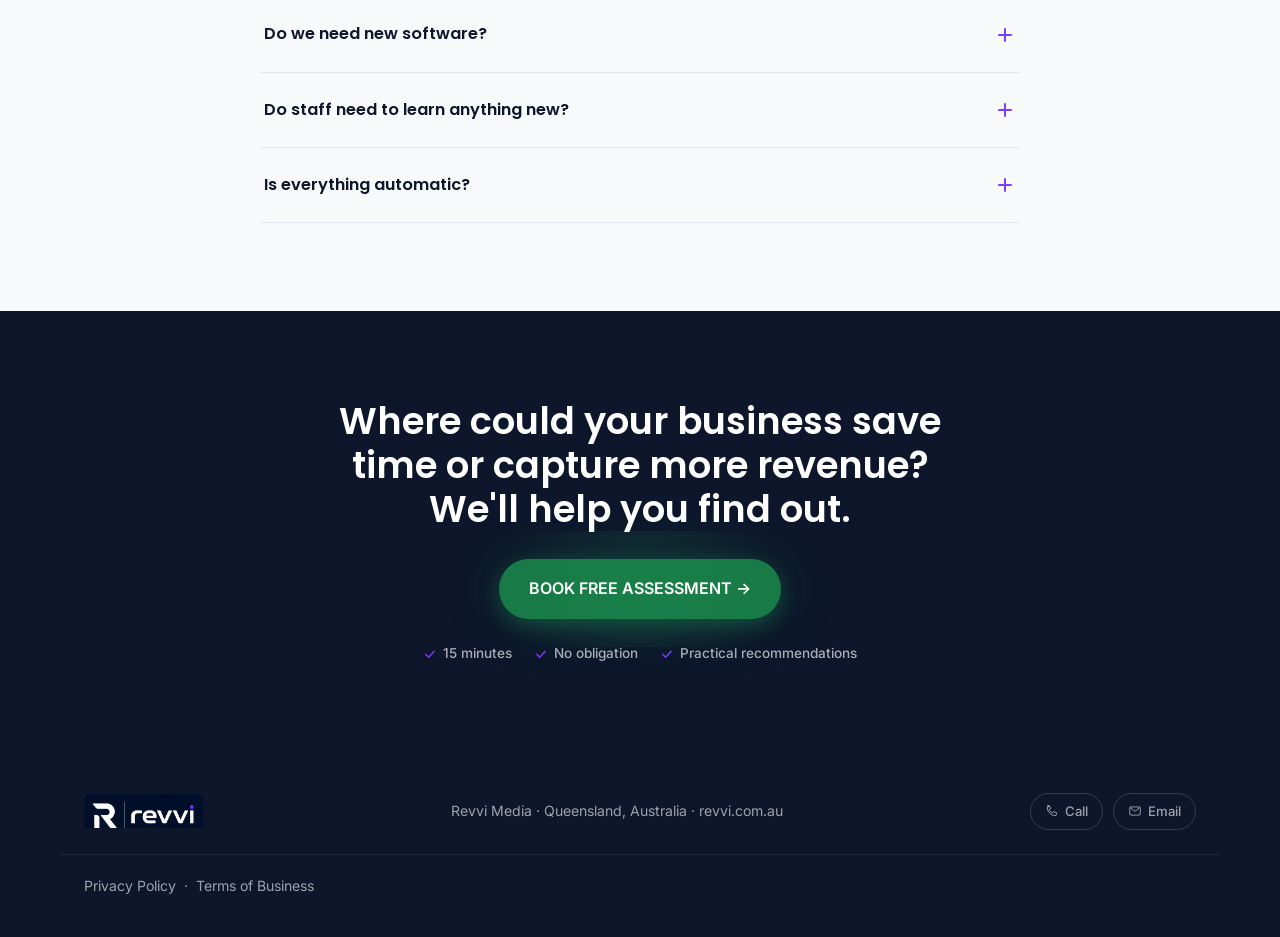
==== commit f41cec9c: "Accessibility fixes, email corrections, and About label tweaks Colour QA follow-up on the green roll" ====
--- a/index.html
+++ b/index.html
@@ -433,7 +433,7 @@
         <svg width="14" height="14" viewBox="0 0 24 24" fill="none" xmlns="http://www.w3.org/2000/svg"><path d="M4.5 3h3.5l1.5 5-2.5 1.5a13 13 0 006 6l1.5-2.5 5 1.5v3.5a2 2 0 01-2 2C10.5 20 4 13.5 4 6.5a2 2 0 012-2z" stroke="currentColor" stroke-width="1.6" stroke-linecap="round" stroke-linejoin="round"/></svg>
         Call
       </a>
-      <a href="mailto:hello@revvi.com.au" class="footer-contact-link">
+      <a href="mailto:support@revvi.com.au" class="footer-contact-link">
         <svg width="14" height="14" viewBox="0 0 24 24" fill="none" xmlns="http://www.w3.org/2000/svg"><rect x="3" y="5" width="18" height="14" rx="2" stroke="currentColor" stroke-width="1.6"/><path d="M4 6.5l8 6 8-6" stroke="currentColor" stroke-width="1.6" stroke-linecap="round" stroke-linejoin="round"/></svg>
         Email
       </a>
--- a/styles.css
+++ b/styles.css
@@ -223,13 +223,17 @@
 }
 
 .btn-primary {
-  background: var(--green);
+  background: var(--green-dark);
   color: var(--white);
   box-shadow: 0 8px 24px rgba(31, 158, 90, 0.35);
 }
 
+/* Base is --green-dark, not --green: white label on #1F9E5A measures 3.44:1,
+   which fails WCAG AA for 16px/600 text. #187A46 clears it at 4.89:1. Hover
+   brightens to --green, so the button still lifts toward the brand green on
+   interaction rather than going flat. */
 .btn-primary:hover {
-  background: var(--green-dark);
+  background: var(--green);
   transform: translateY(-1px);
   box-shadow: 0 10px 28px rgba(31, 158, 90, 0.45);
 }
@@ -1039,8 +1043,12 @@
   color: var(--purple-light);
 }
 
+/* The Security & human control list has one deliberately green tick on the
+   "human approval" point: a client-requested emphasis, not an inconsistency.
+   Uses --green-light because this list sits on navy, matching the site's
+   light-on-dark green convention (9.97:1 vs 5.23:1 for --green here). */
 .trust-points svg.trust-point-check {
-  color: var(--green);
+  color: var(--green-light);
 }
 
 .security-diagram {
@@ -1216,7 +1224,7 @@
 .industry-chip-check {
   flex-shrink: 0;
   margin-left: 2px;
-  color: var(--green);
+  color: var(--green-light);
 }
 
 .industry-chip-icon {
@@ -2023,7 +2031,6 @@
 }
 
 .approach-label-purple { color: var(--purple); }
-.approach-label-green { color: var(--green); }
 
 .approach-card h3 {
   font-size: 1.25rem;
@@ -2047,7 +2054,7 @@
   margin: 0 auto 16px;
   border-radius: 12px;
   background: var(--lavender);
-  border: 2px solid var(--green);
+  border: 2px solid var(--green-dark);
   color: var(--purple);
   display: flex;
   align-items: center;
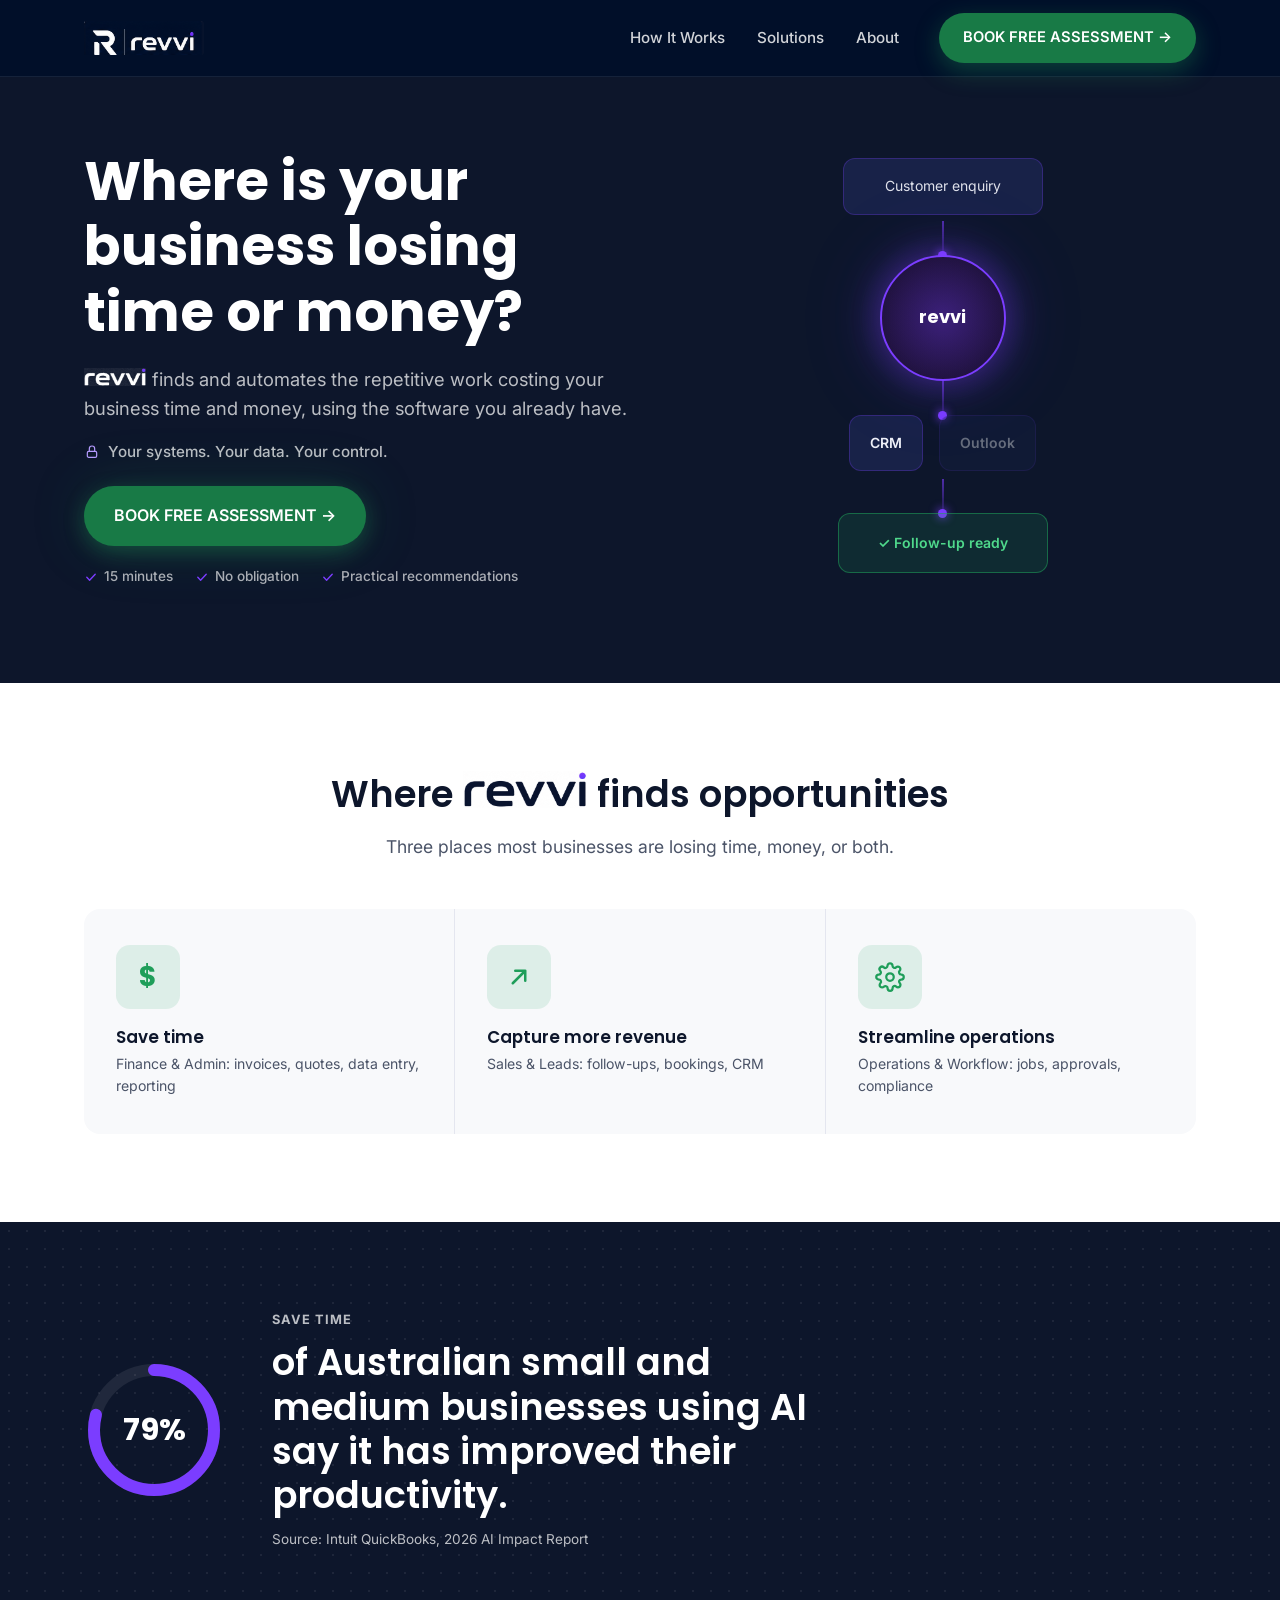
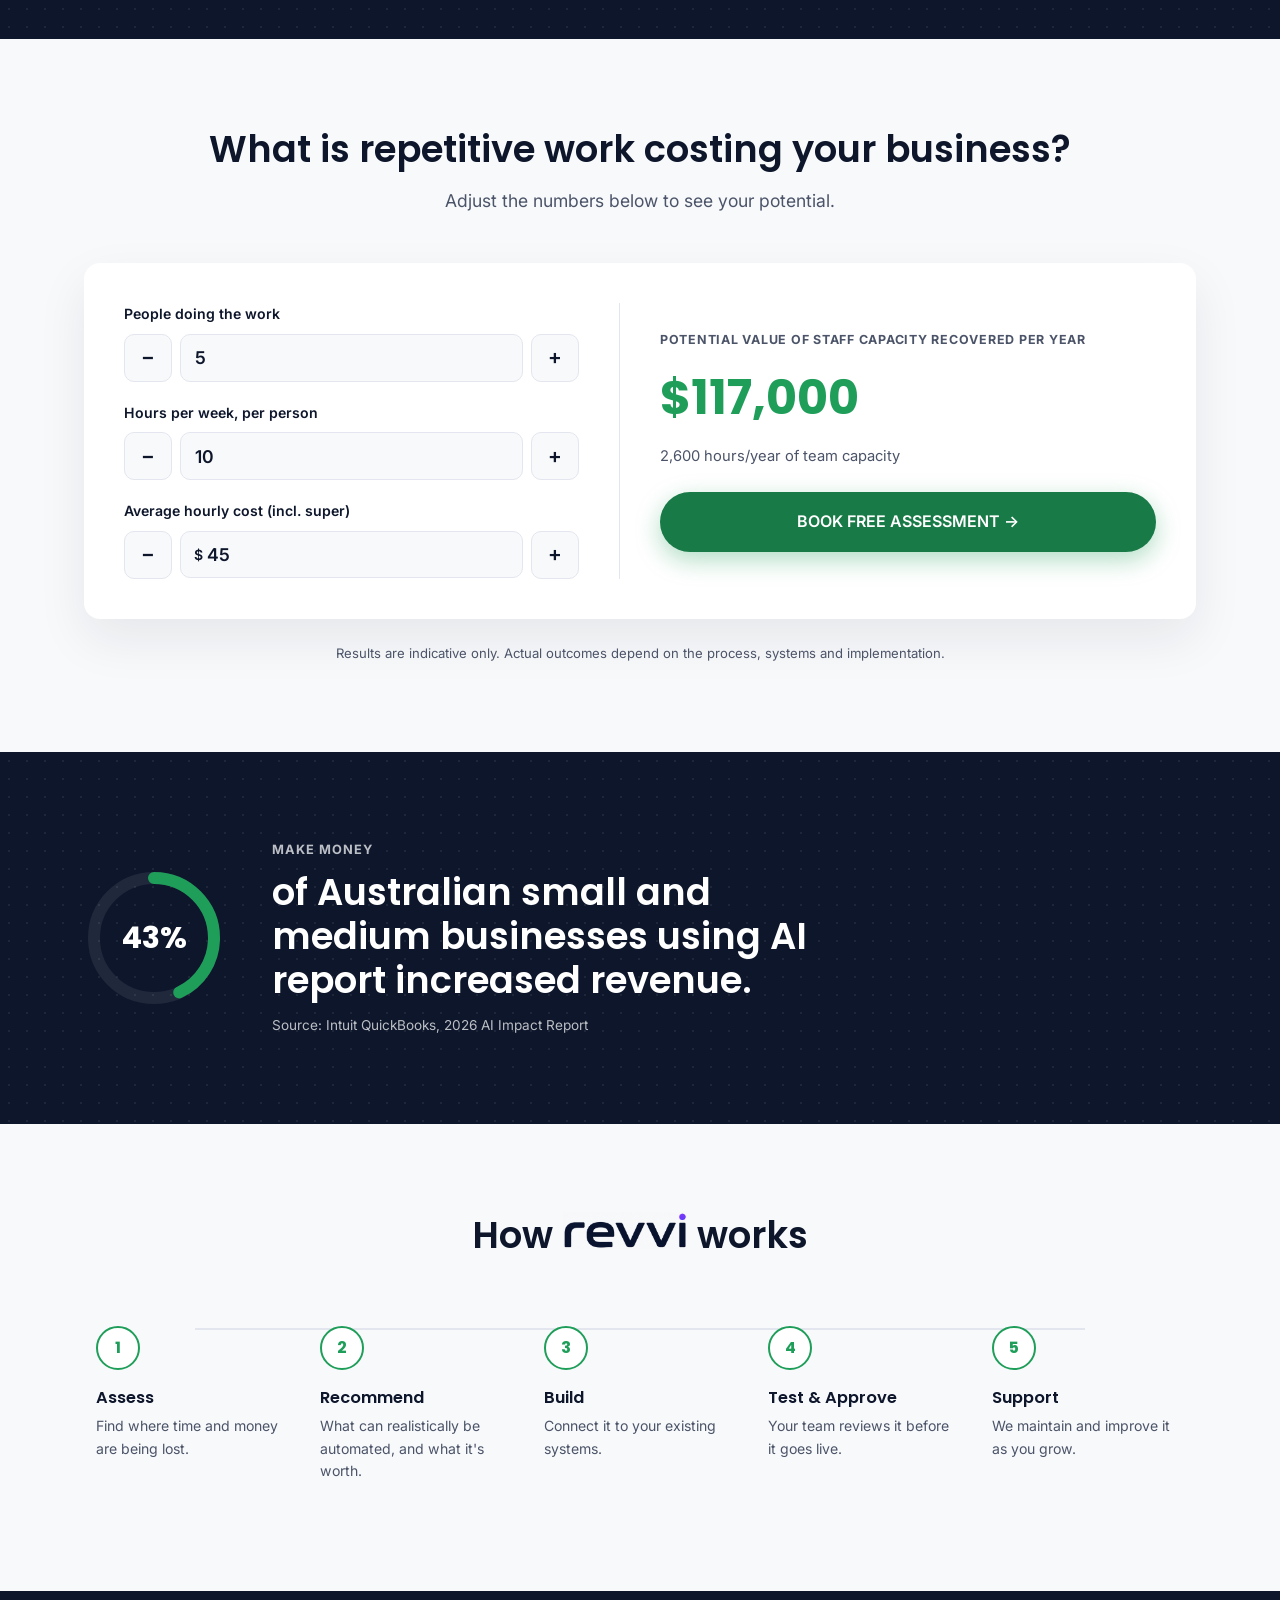
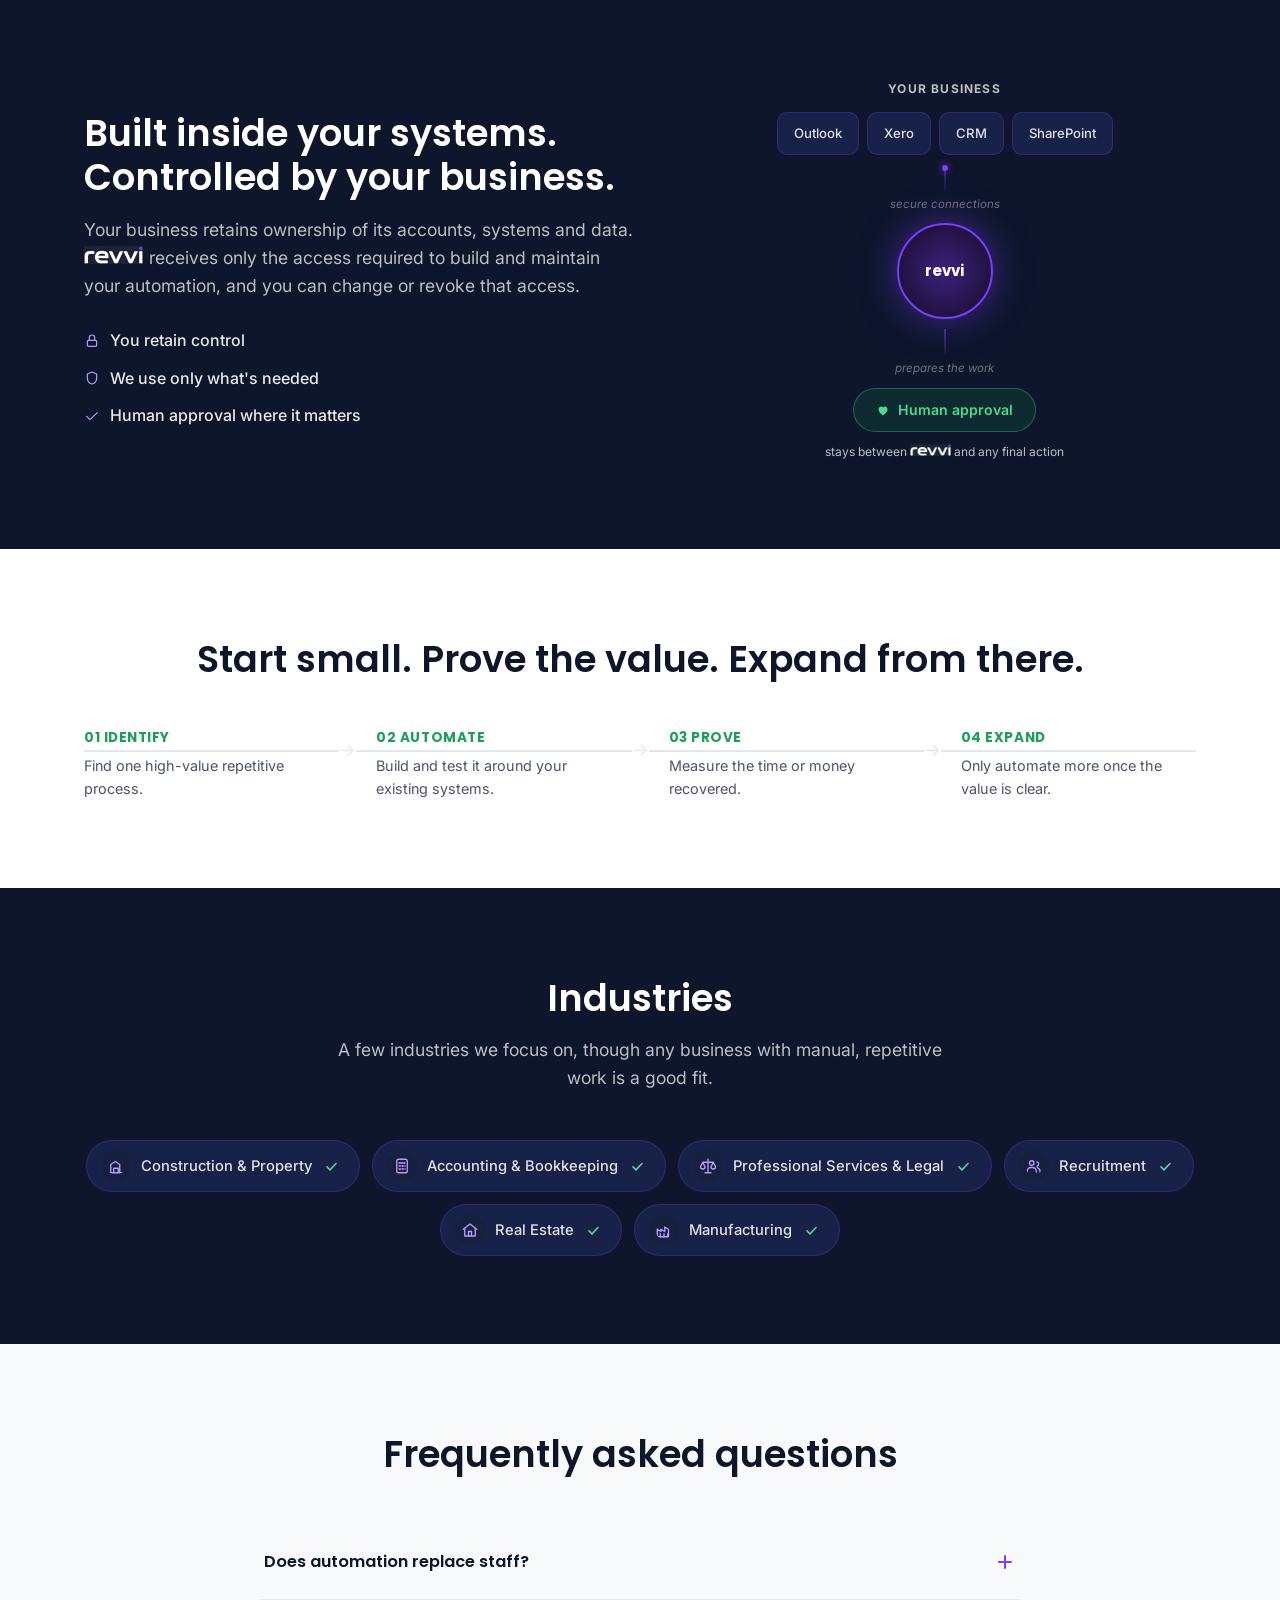
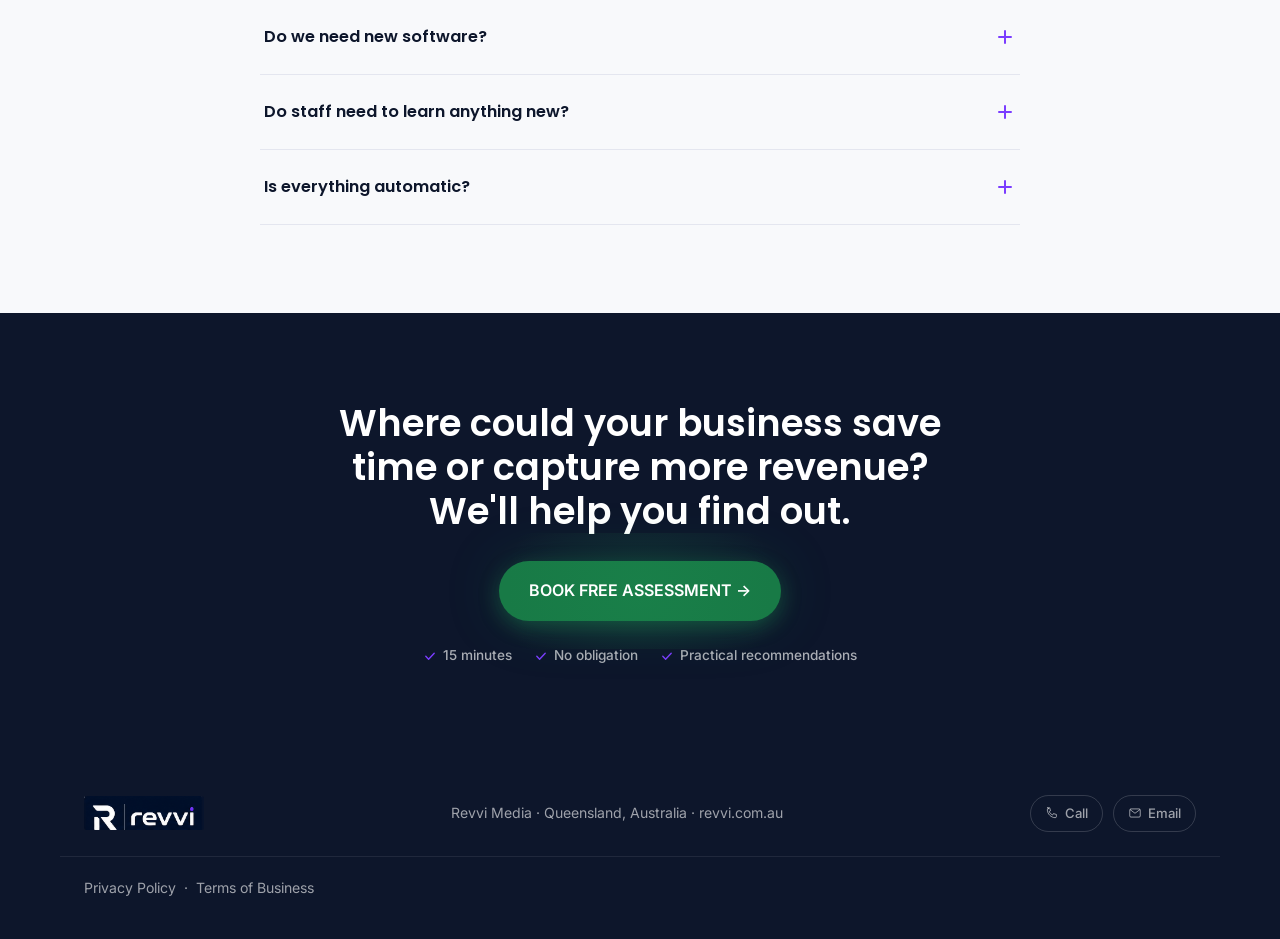
==== commit 9f615270: "Replace the word "Revvi" with the logo wordmark in body text Fifteen visible instances across the fi" ====
--- a/index.html
+++ b/index.html
@@ -42,7 +42,7 @@
     <div class="container hero-grid">
       <div class="hero-content">
         <h1>Where is your business losing time or money?</h1>
-        <p class="hero-sub">Revvi finds and automates the repetitive work costing your business time and money, using the software you already have.</p>
+        <p class="hero-sub"><img class="revvi-mark" src="assets/revvi-wordmark-light.png" alt=""><span class="sr-only">Revvi</span> finds and automates the repetitive work costing your business time and money, using the software you already have.</p>
         <p class="hero-reassurance">
           <svg width="14" height="14" viewBox="0 0 24 24" fill="none" xmlns="http://www.w3.org/2000/svg"><rect x="5" y="11" width="14" height="9" rx="2" stroke="currentColor" stroke-width="1.8"/><path d="M8 11V7a4 4 0 018 0v4" stroke="currentColor" stroke-width="1.8" stroke-linecap="round"/></svg>
           Your systems. Your data. Your control.
@@ -80,7 +80,7 @@
   <section class="opportunities bg-white">
     <div class="container">
       <div class="section-header center">
-        <h2>Where Revvi finds opportunities</h2>
+        <h2>Where <img class="revvi-mark" src="assets/revvi-wordmark-dark.png" alt=""><span class="sr-only">Revvi</span> finds opportunities</h2>
         <p class="section-sub">Three places most businesses are losing time, money, or both.</p>
       </div>
       <div class="opportunity-row">
@@ -192,7 +192,7 @@
   <section class="process bg-grey">
     <div class="container">
       <div class="section-header center">
-        <h2>How Revvi works</h2>
+        <h2>How <img class="revvi-mark" src="assets/revvi-wordmark-dark.png" alt=""><span class="sr-only">Revvi</span> works</h2>
       </div>
       <ol class="timeline">
         <li class="timeline-step reveal" data-delay="1">
@@ -243,7 +243,7 @@
     <div class="container security-layout">
       <div class="security-copy">
         <h2>Built inside your systems. Controlled by your business.</h2>
-        <p class="section-sub">Your business retains ownership of its accounts, systems and data. Revvi receives only the access required to build and maintain your automation, and you can change or revoke that access.</p>
+        <p class="section-sub">Your business retains ownership of its accounts, systems and data. <img class="revvi-mark" src="assets/revvi-wordmark-light.png" alt=""><span class="sr-only">Revvi</span> receives only the access required to build and maintain your automation, and you can change or revoke that access.</p>
         <ul class="trust-points">
           <li>
             <svg width="16" height="16" viewBox="0 0 24 24" fill="none" xmlns="http://www.w3.org/2000/svg"><rect x="5" y="11" width="14" height="9" rx="2" stroke="currentColor" stroke-width="1.8"/><path d="M8 11V7a4 4 0 018 0v4" stroke="currentColor" stroke-width="1.8" stroke-linecap="round"/></svg>
@@ -280,7 +280,7 @@
           <svg width="14" height="14" viewBox="0 0 20 20" fill="none" xmlns="http://www.w3.org/2000/svg"><path d="M10 17.5s-6.5-4.06-6.5-8.75A3.75 3.75 0 0110 6.4a3.75 3.75 0 016.5 2.35c0 4.69-6.5 8.75-6.5 8.75z" fill="currentColor"/></svg>
           Human approval
         </div>
-        <p class="security-diagram-caption">stays between Revvi and any final action</p>
+        <p class="security-diagram-caption">stays between <img class="revvi-mark" src="assets/revvi-wordmark-light.png" alt=""><span class="sr-only">Revvi</span> and any final action</p>
       </div>
     </div>
   </section>
@@ -383,7 +383,7 @@
               <svg width="16" height="16" viewBox="0 0 16 16" fill="none" xmlns="http://www.w3.org/2000/svg"><path d="M8 2v12M2 8h12" stroke="currentColor" stroke-width="2" stroke-linecap="round"/></svg>
             </span>
           </summary>
-          <p>Not necessarily. Revvi is designed to work with the systems you already use wherever practical.</p>
+          <p>Not necessarily. <img class="revvi-mark" src="assets/revvi-wordmark-dark.png" alt=""><span class="sr-only">Revvi</span> is designed to work with the systems you already use wherever practical.</p>
         </details>
         <details class="faq-item" name="faq">
           <summary>Do staff need to learn anything new?
--- a/styles.css
+++ b/styles.css
@@ -2001,12 +2001,44 @@
 
 /* Small Revvi mark opening the bio paragraph. Uses the transparent icon
    so it sits flush on the white section with no visible box. */
-.founder-bio-icon {
+/* Inline Revvi wordmark: the transparent lockup standing in for the word
+   "Revvi" in running text.
+
+   Sizing: the letterforms occupy 72.5% of the asset's height (the rest is the
+   dot above the i), so height:1em renders their x-height at ~0.725em, which
+   matches Inter's x-height. The mark therefore sits in a sentence at the same
+   optical size as the words around it. The wordmark is wider than "Revvi" set
+   in Inter, which is inherent to the logo's letterforms, not a sizing error.
+
+   The ink reaches the bottom edge of the asset, so the default inline-block
+   baseline already lands it correctly; -0.02em compensates for the few pixels
+   of empty space below the glyphs.
+
+   Two variants because the asset has no background of its own: -light (white
+   ink) on navy sections, -dark (navy ink) on white and off-white. The variant
+   is set per instance in the markup, since CSS cannot swap an img src.
+
+   The image is decorative (alt="") with a visually hidden "Revvi" beside it,
+   so screen readers and search engines read the sentence as words. */
+.revvi-mark {
   display: inline-block;
-  width: 22px;
-  height: auto;
-  margin-right: 8px;
-  vertical-align: -4px;
+  height: 1em;
+  width: auto;
+  vertical-align: -0.02em;
+  margin: 0 0.02em;
+}
+
+/* Standard visually-hidden: removed from view, still read aloud. */
+.sr-only {
+  position: absolute;
+  width: 1px;
+  height: 1px;
+  padding: 0;
+  margin: -1px;
+  overflow: hidden;
+  clip: rect(0, 0, 0, 0);
+  white-space: nowrap;
+  border: 0;
 }
 
 .approach-cards {
